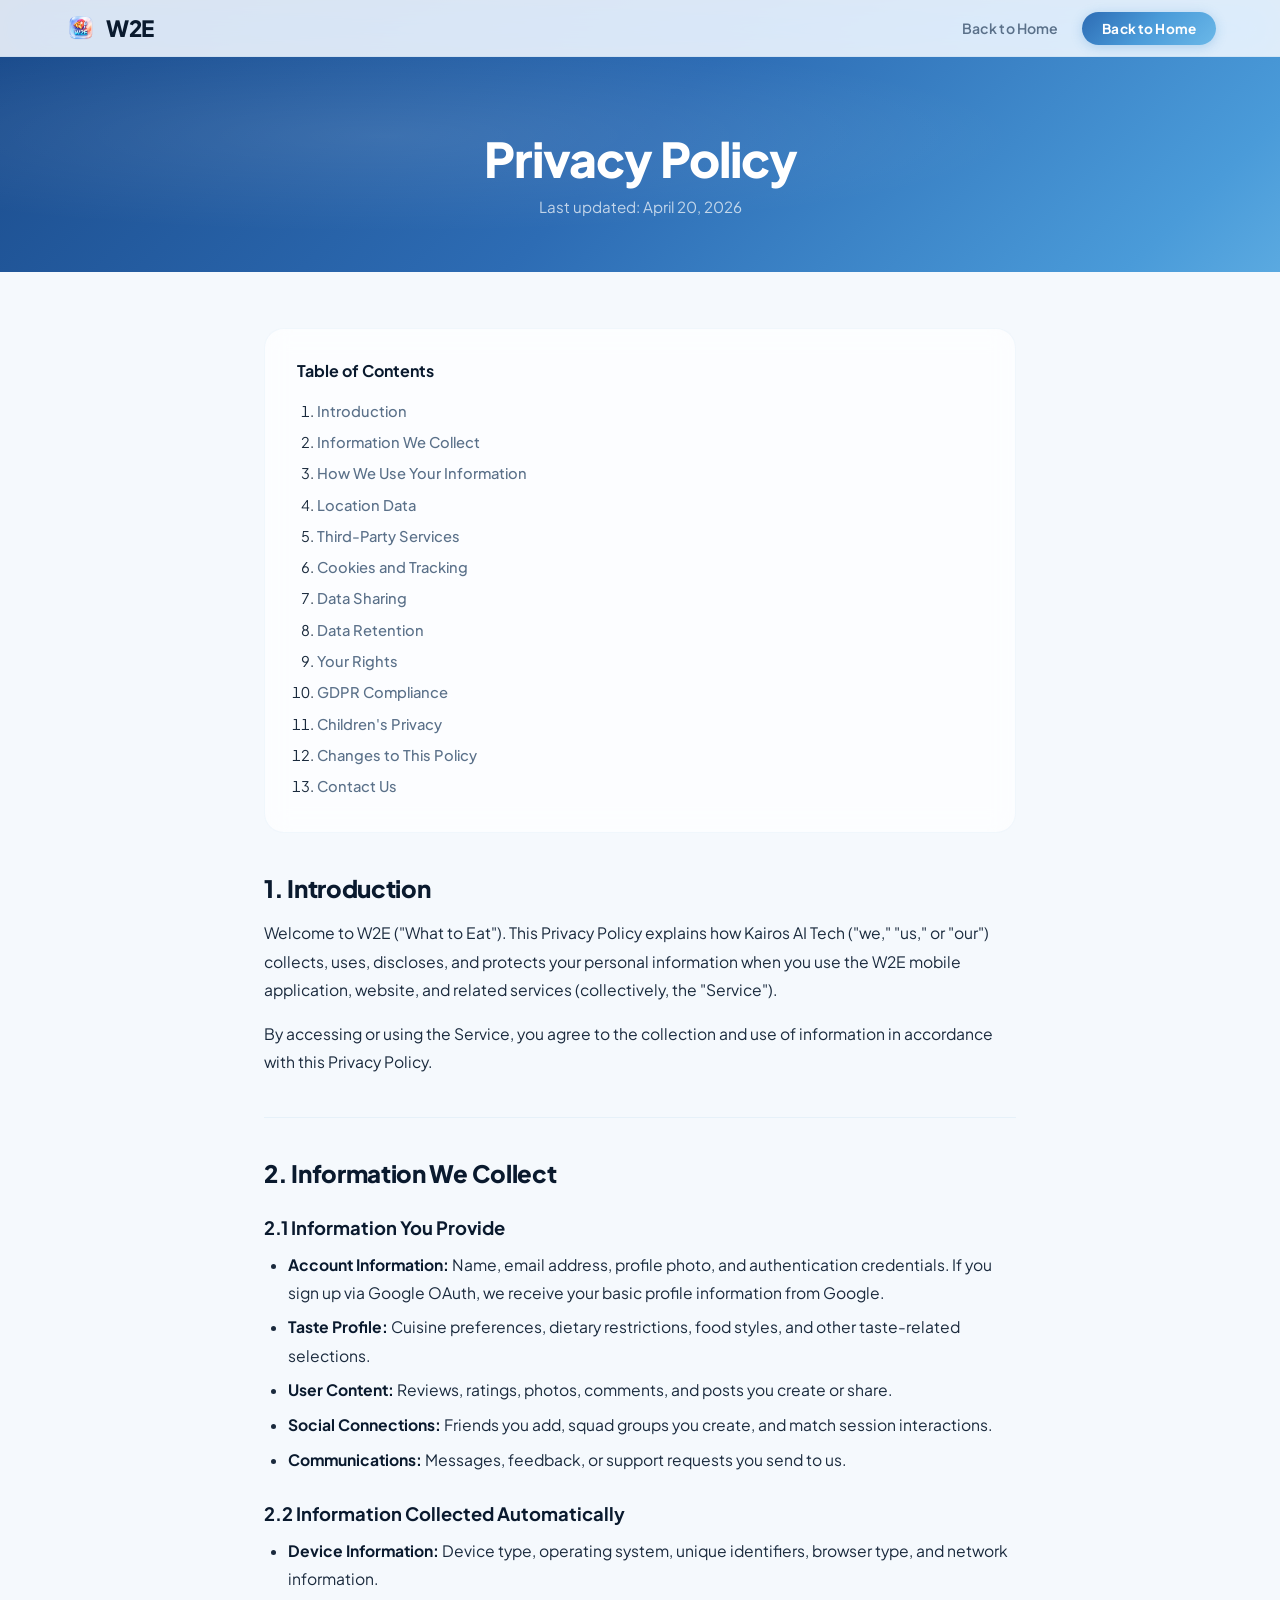
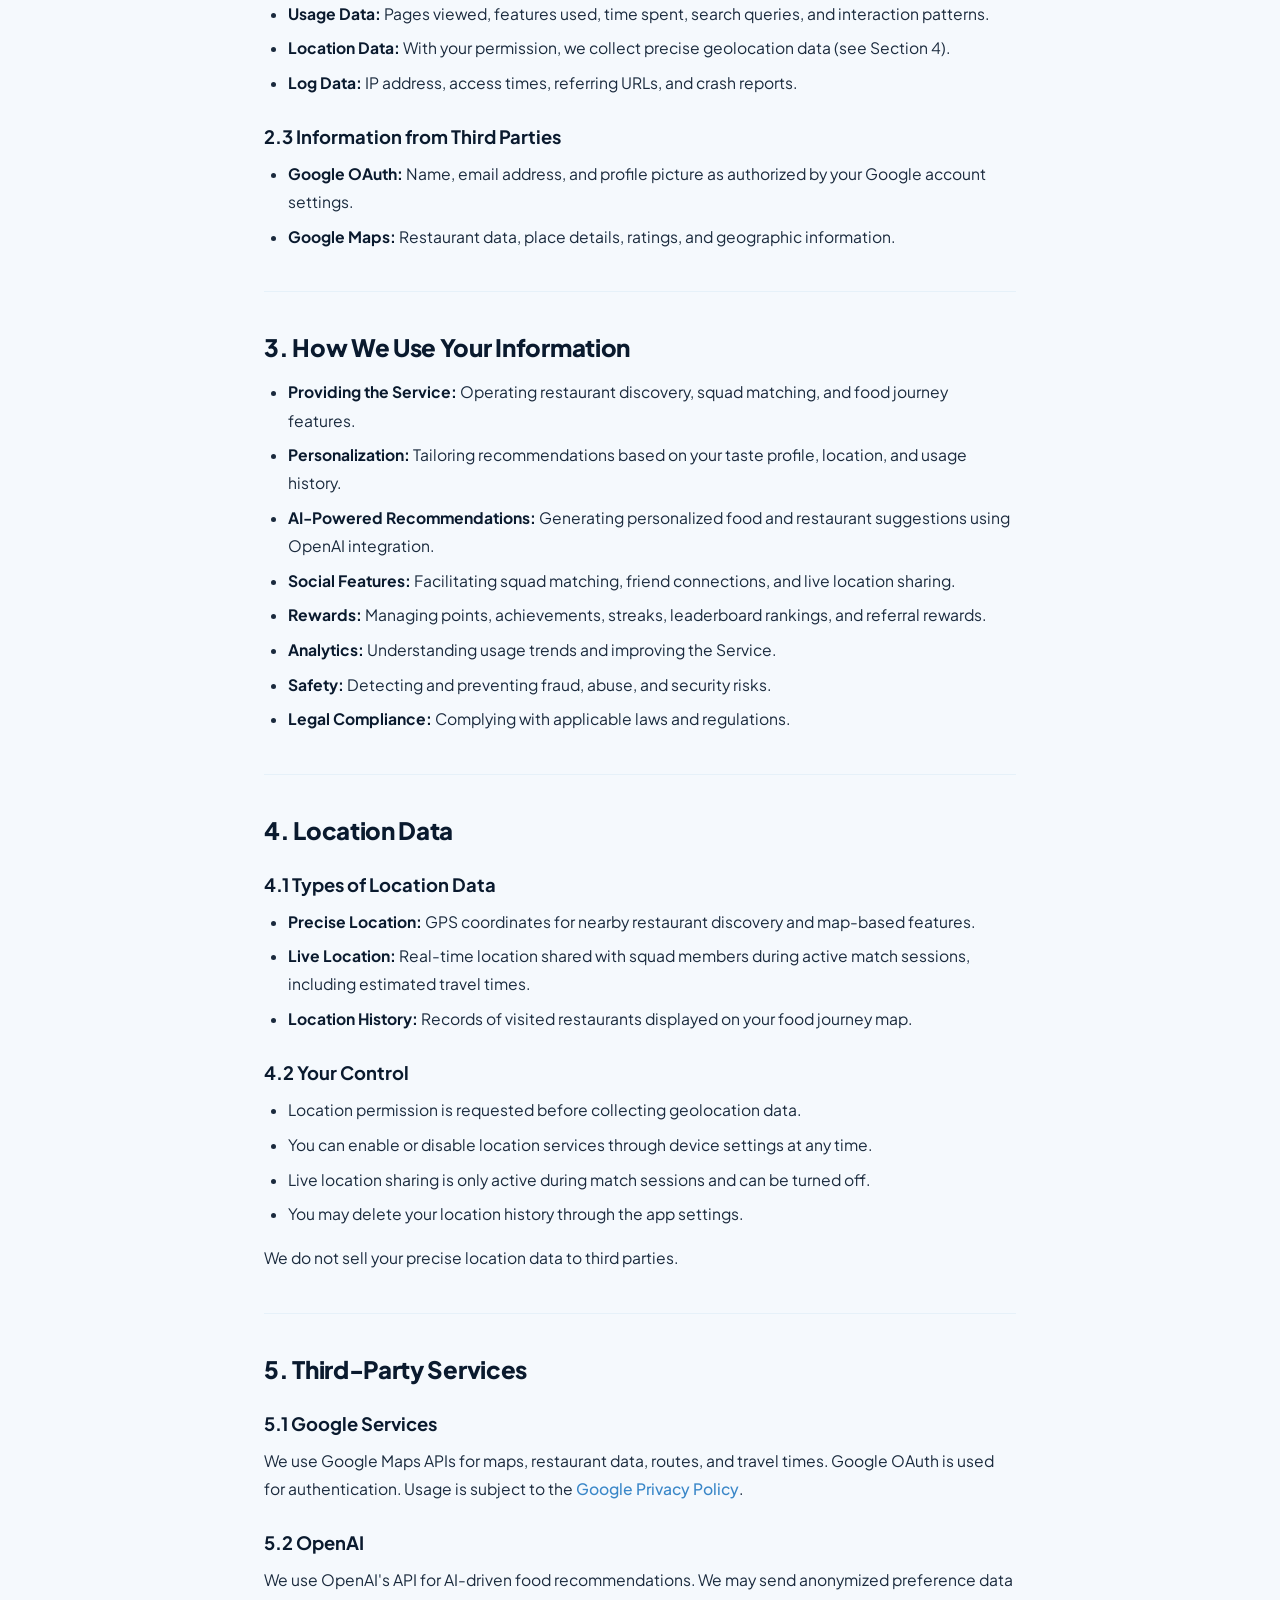
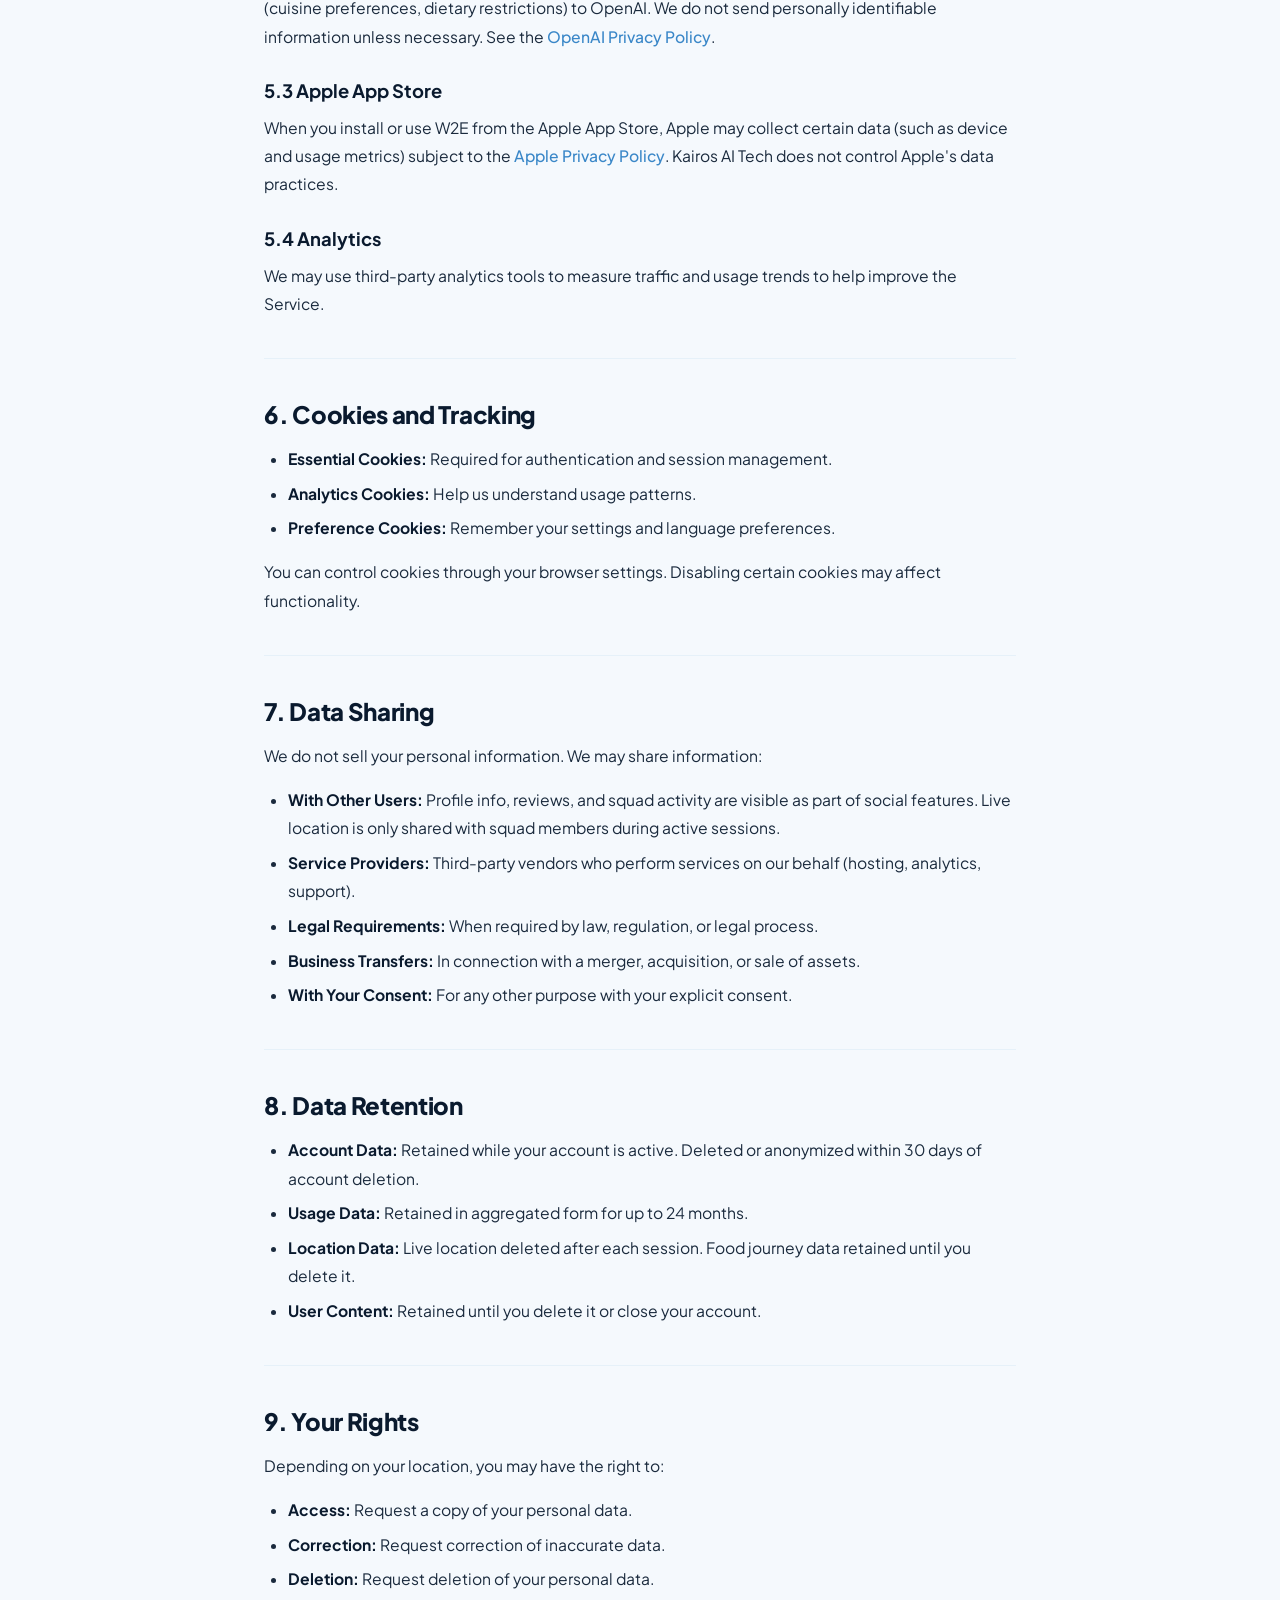
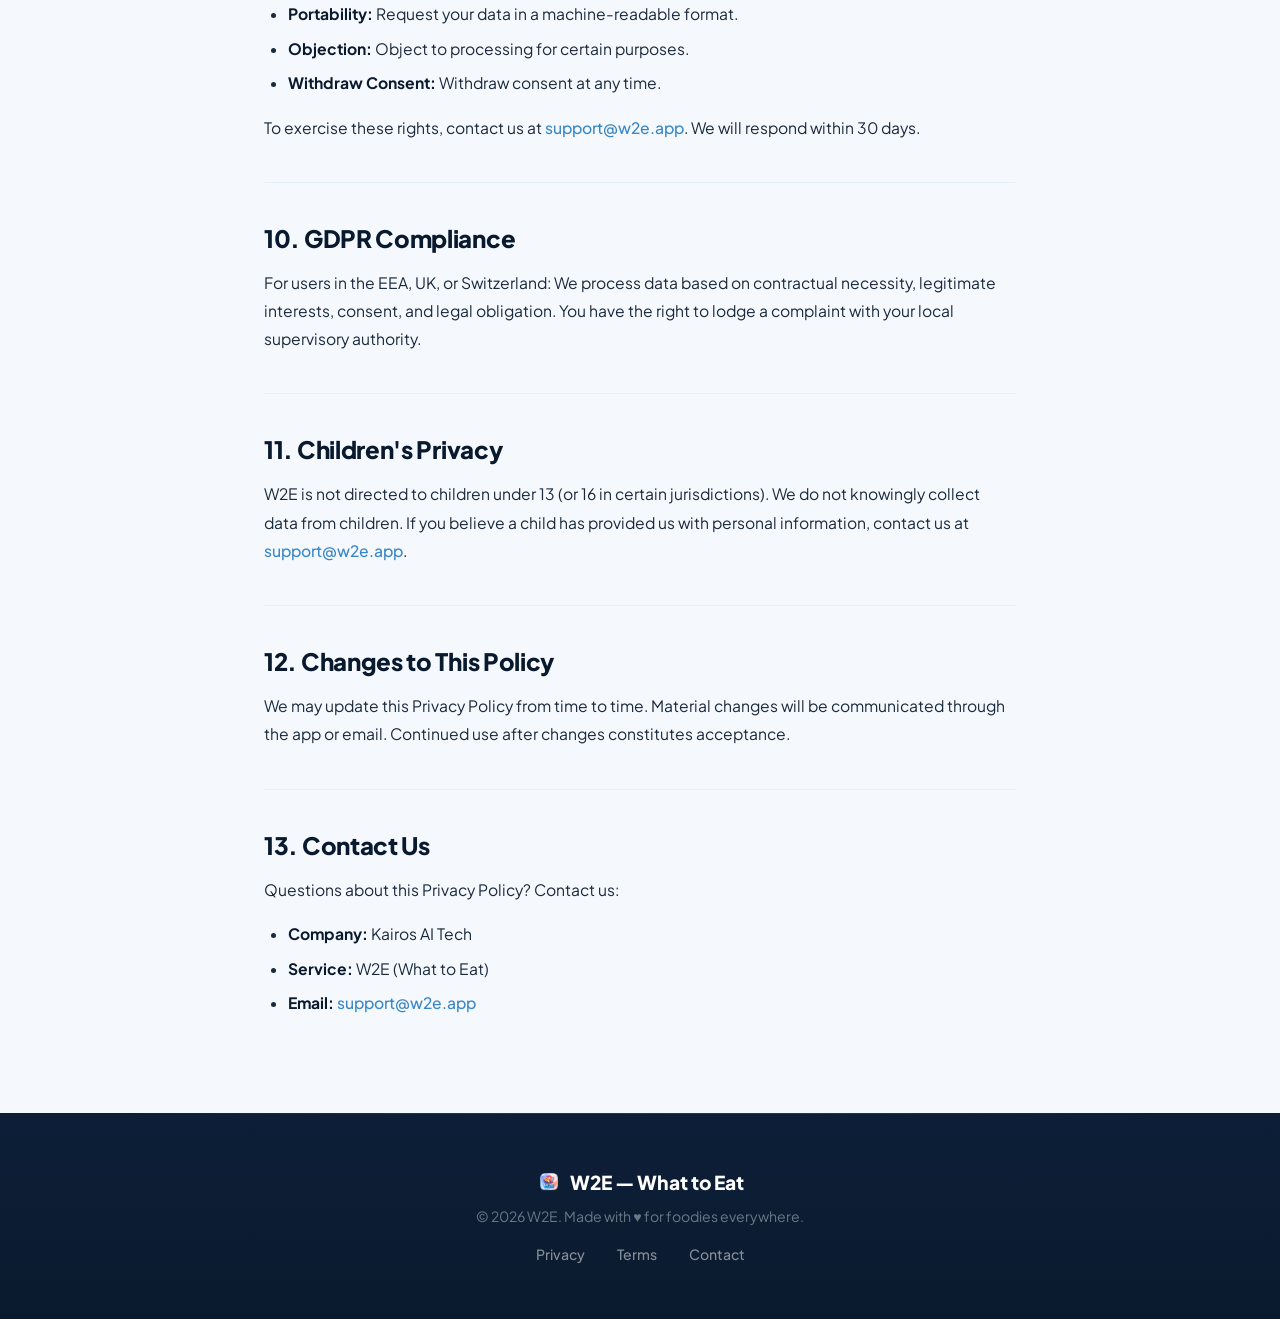
==== privacy/index.html @ f26cb29b "Add /terms and /privacy clean routes with Apple-compliant EULA - Move terms & privacy pages to /term" ====
<!DOCTYPE html>
<html lang="en">
<head>
  <meta charset="UTF-8">
  <meta name="viewport" content="width=device-width, initial-scale=1.0">
  <title>Privacy Policy — W2E (What to Eat)</title>
  <meta name="description" content="Privacy Policy for W2E (What to Eat) — learn how we collect, use, and protect your personal data.">
  <link rel="canonical" href="https://w2e.kairosaitech.com/privacy">
  <link rel="icon" type="image/png" sizes="32x32" href="../imgs/favicon-32x32.png">
  <link rel="icon" type="image/png" sizes="16x16" href="../imgs/favicon-16x16.png">
  <link rel="preconnect" href="https://fonts.googleapis.com">
  <link rel="preconnect" href="https://fonts.gstatic.com" crossorigin>
  <link href="https://fonts.googleapis.com/css2?family=Plus+Jakarta+Sans:wght@400;500;600;700;800;900&display=swap" rel="stylesheet">
  <link rel="stylesheet" href="../style.css">
</head>
<body>
  <nav class="nav">
    <div class="nav-inner">
      <a href="../" class="nav-logo"><img src="../imgs/w2e_app_icon.png" alt="W2E logo" class="nav-logo-img">W2E</a>
      <div class="nav-links"><a href="../" class="nav-link">Back to Home</a></div>
      <div class="nav-right"><a href="../" class="btn btn-nav">Back to Home</a></div>
    </div>
  </nav>

  <section class="legal-hero">
    <div class="legal-hero-content">
      <h1>Privacy Policy</h1>
      <p class="legal-updated">Last updated: April 20, 2026</p>
    </div>
  </section>

  <div class="legal-container">
    <div class="legal-toc">
      <p>Table of Contents</p>
      <ol>
        <li><a href="#introduction">Introduction</a></li>
        <li><a href="#information-we-collect">Information We Collect</a></li>
        <li><a href="#how-we-use">How We Use Your Information</a></li>
        <li><a href="#location-data">Location Data</a></li>
        <li><a href="#third-party">Third-Party Services</a></li>
        <li><a href="#cookies">Cookies and Tracking</a></li>
        <li><a href="#data-sharing">Data Sharing</a></li>
        <li><a href="#data-retention">Data Retention</a></li>
        <li><a href="#your-rights">Your Rights</a></li>
        <li><a href="#gdpr">GDPR Compliance</a></li>
        <li><a href="#children">Children's Privacy</a></li>
        <li><a href="#changes">Changes to This Policy</a></li>
        <li><a href="#contact">Contact Us</a></li>
      </ol>
    </div>

    <h2 id="introduction">1. Introduction</h2>
    <p>Welcome to W2E ("What to Eat"). This Privacy Policy explains how Kairos AI Tech ("we," "us," or "our") collects, uses, discloses, and protects your personal information when you use the W2E mobile application, website, and related services (collectively, the "Service").</p>
    <p>By accessing or using the Service, you agree to the collection and use of information in accordance with this Privacy Policy.</p>

    <hr class="legal-divider">

    <h2 id="information-we-collect">2. Information We Collect</h2>
    <h3>2.1 Information You Provide</h3>
    <ul>
      <li><strong>Account Information:</strong> Name, email address, profile photo, and authentication credentials. If you sign up via Google OAuth, we receive your basic profile information from Google.</li>
      <li><strong>Taste Profile:</strong> Cuisine preferences, dietary restrictions, food styles, and other taste-related selections.</li>
      <li><strong>User Content:</strong> Reviews, ratings, photos, comments, and posts you create or share.</li>
      <li><strong>Social Connections:</strong> Friends you add, squad groups you create, and match session interactions.</li>
      <li><strong>Communications:</strong> Messages, feedback, or support requests you send to us.</li>
    </ul>

    <h3>2.2 Information Collected Automatically</h3>
    <ul>
      <li><strong>Device Information:</strong> Device type, operating system, unique identifiers, browser type, and network information.</li>
      <li><strong>Usage Data:</strong> Pages viewed, features used, time spent, search queries, and interaction patterns.</li>
      <li><strong>Location Data:</strong> With your permission, we collect precise geolocation data (see Section 4).</li>
      <li><strong>Log Data:</strong> IP address, access times, referring URLs, and crash reports.</li>
    </ul>

    <h3>2.3 Information from Third Parties</h3>
    <ul>
      <li><strong>Google OAuth:</strong> Name, email address, and profile picture as authorized by your Google account settings.</li>
      <li><strong>Google Maps:</strong> Restaurant data, place details, ratings, and geographic information.</li>
    </ul>

    <hr class="legal-divider">

    <h2 id="how-we-use">3. How We Use Your Information</h2>
    <ul>
      <li><strong>Providing the Service:</strong> Operating restaurant discovery, squad matching, and food journey features.</li>
      <li><strong>Personalization:</strong> Tailoring recommendations based on your taste profile, location, and usage history.</li>
      <li><strong>AI-Powered Recommendations:</strong> Generating personalized food and restaurant suggestions using OpenAI integration.</li>
      <li><strong>Social Features:</strong> Facilitating squad matching, friend connections, and live location sharing.</li>
      <li><strong>Rewards:</strong> Managing points, achievements, streaks, leaderboard rankings, and referral rewards.</li>
      <li><strong>Analytics:</strong> Understanding usage trends and improving the Service.</li>
      <li><strong>Safety:</strong> Detecting and preventing fraud, abuse, and security risks.</li>
      <li><strong>Legal Compliance:</strong> Complying with applicable laws and regulations.</li>
    </ul>

    <hr class="legal-divider">

    <h2 id="location-data">4. Location Data</h2>
    <h3>4.1 Types of Location Data</h3>
    <ul>
      <li><strong>Precise Location:</strong> GPS coordinates for nearby restaurant discovery and map-based features.</li>
      <li><strong>Live Location:</strong> Real-time location shared with squad members during active match sessions, including estimated travel times.</li>
      <li><strong>Location History:</strong> Records of visited restaurants displayed on your food journey map.</li>
    </ul>
    <h3>4.2 Your Control</h3>
    <ul>
      <li>Location permission is requested before collecting geolocation data.</li>
      <li>You can enable or disable location services through device settings at any time.</li>
      <li>Live location sharing is only active during match sessions and can be turned off.</li>
      <li>You may delete your location history through the app settings.</li>
    </ul>
    <p>We do not sell your precise location data to third parties.</p>

    <hr class="legal-divider">

    <h2 id="third-party">5. Third-Party Services</h2>
    <h3>5.1 Google Services</h3>
    <p>We use Google Maps APIs for maps, restaurant data, routes, and travel times. Google OAuth is used for authentication. Usage is subject to the <a href="https://policies.google.com/privacy" target="_blank" rel="noopener">Google Privacy Policy</a>.</p>
    <h3>5.2 OpenAI</h3>
    <p>We use OpenAI's API for AI-driven food recommendations. We may send anonymized preference data (cuisine preferences, dietary restrictions) to OpenAI. We do not send personally identifiable information unless necessary. See the <a href="https://openai.com/policies/privacy-policy" target="_blank" rel="noopener">OpenAI Privacy Policy</a>.</p>
    <h3>5.3 Apple App Store</h3>
    <p>When you install or use W2E from the Apple App Store, Apple may collect certain data (such as device and usage metrics) subject to the <a href="https://www.apple.com/legal/privacy/" target="_blank" rel="noopener">Apple Privacy Policy</a>. Kairos AI Tech does not control Apple's data practices.</p>
    <h3>5.4 Analytics</h3>
    <p>We may use third-party analytics tools to measure traffic and usage trends to help improve the Service.</p>

    <hr class="legal-divider">

    <h2 id="cookies">6. Cookies and Tracking</h2>
    <ul>
      <li><strong>Essential Cookies:</strong> Required for authentication and session management.</li>
      <li><strong>Analytics Cookies:</strong> Help us understand usage patterns.</li>
      <li><strong>Preference Cookies:</strong> Remember your settings and language preferences.</li>
    </ul>
    <p>You can control cookies through your browser settings. Disabling certain cookies may affect functionality.</p>

    <hr class="legal-divider">

    <h2 id="data-sharing">7. Data Sharing</h2>
    <p>We do not sell your personal information. We may share information:</p>
    <ul>
      <li><strong>With Other Users:</strong> Profile info, reviews, and squad activity are visible as part of social features. Live location is only shared with squad members during active sessions.</li>
      <li><strong>Service Providers:</strong> Third-party vendors who perform services on our behalf (hosting, analytics, support).</li>
      <li><strong>Legal Requirements:</strong> When required by law, regulation, or legal process.</li>
      <li><strong>Business Transfers:</strong> In connection with a merger, acquisition, or sale of assets.</li>
      <li><strong>With Your Consent:</strong> For any other purpose with your explicit consent.</li>
    </ul>

    <hr class="legal-divider">

    <h2 id="data-retention">8. Data Retention</h2>
    <ul>
      <li><strong>Account Data:</strong> Retained while your account is active. Deleted or anonymized within 30 days of account deletion.</li>
      <li><strong>Usage Data:</strong> Retained in aggregated form for up to 24 months.</li>
      <li><strong>Location Data:</strong> Live location deleted after each session. Food journey data retained until you delete it.</li>
      <li><strong>User Content:</strong> Retained until you delete it or close your account.</li>
    </ul>

    <hr class="legal-divider">

    <h2 id="your-rights">9. Your Rights</h2>
    <p>Depending on your location, you may have the right to:</p>
    <ul>
      <li><strong>Access:</strong> Request a copy of your personal data.</li>
      <li><strong>Correction:</strong> Request correction of inaccurate data.</li>
      <li><strong>Deletion:</strong> Request deletion of your personal data.</li>
      <li><strong>Portability:</strong> Request your data in a machine-readable format.</li>
      <li><strong>Objection:</strong> Object to processing for certain purposes.</li>
      <li><strong>Withdraw Consent:</strong> Withdraw consent at any time.</li>
    </ul>
    <p>To exercise these rights, contact us at <a href="mailto:support@w2e.app">support@w2e.app</a>. We will respond within 30 days.</p>

    <hr class="legal-divider">

    <h2 id="gdpr">10. GDPR Compliance</h2>
    <p>For users in the EEA, UK, or Switzerland: We process data based on contractual necessity, legitimate interests, consent, and legal obligation. You have the right to lodge a complaint with your local supervisory authority.</p>

    <hr class="legal-divider">

    <h2 id="children">11. Children's Privacy</h2>
    <p>W2E is not directed to children under 13 (or 16 in certain jurisdictions). We do not knowingly collect data from children. If you believe a child has provided us with personal information, contact us at <a href="mailto:support@w2e.app">support@w2e.app</a>.</p>

    <hr class="legal-divider">

    <h2 id="changes">12. Changes to This Policy</h2>
    <p>We may update this Privacy Policy from time to time. Material changes will be communicated through the app or email. Continued use after changes constitutes acceptance.</p>

    <hr class="legal-divider">

    <h2 id="contact">13. Contact Us</h2>
    <p>Questions about this Privacy Policy? Contact us:</p>
    <ul>
      <li><strong>Company:</strong> Kairos AI Tech</li>
      <li><strong>Service:</strong> W2E (What to Eat)</li>
      <li><strong>Email:</strong> <a href="mailto:support@w2e.app">support@w2e.app</a></li>
    </ul>
  </div>

  <footer class="footer">
    <div class="footer-inner">
      <p class="footer-logo"><img src="../imgs/w2e_app_icon.png" alt="W2E logo" class="footer-logo-img" loading="lazy">W2E — What to Eat</p>
      <p class="footer-copy">&copy; 2026 W2E. Made with &hearts; for foodies everywhere.</p>
      <div class="footer-links">
        <a href="../privacy">Privacy</a>
        <a href="../terms">Terms</a>
        <a href="mailto:support@w2e.app">Contact</a>
      </div>
    </div>
  </footer>
</body>
</html>
---- style.css ----
/* ===== Reset & Base ===== */
*, *::before, *::after {
  margin: 0;
  padding: 0;
  box-sizing: border-box;
}

:root {
  --gradient-primary: linear-gradient(135deg, #2d6cb4, #4a9bd9, #6bb8e8);
  --gradient-hero: linear-gradient(135deg, #1a4a8a 0%, #2d6cb4 25%, #4a9bd9 45%, #6bb8e8 55%, #d4885a 72%, #e8985a 85%, #f0a860 100%);
  --gradient-card: linear-gradient(135deg, #f0f7ff, #eaf2fd, #f5faff);
  --gradient-text: linear-gradient(135deg, #1e5a9e, #3a87c8, #4a9bd9);
  --color-primary: #3a87c8;
  --color-secondary: #2d6cb4;
  --color-accent: #e84393;
  --color-dark: #0a1a2e;
  --color-text: #1a2a3d;
  --color-text-light: #5a7089;
  --color-white: #fff;
  --color-bg: #f5f9fd;
  --radius-sm: 14px;
  --radius-md: 20px;
  --radius-lg: 28px;
  --radius-full: 100px;
  --shadow-card: 0 4px 24px rgba(58, 135, 200, 0.08), 0 1px 4px rgba(0, 0, 0, 0.04);
  --shadow-hover: 0 16px 48px rgba(58, 135, 200, 0.16), 0 4px 12px rgba(0, 0, 0, 0.06);
  --shadow-glow: 0 0 40px rgba(58, 135, 200, 0.22);
  --font-heading: "Plus Jakarta Sans", -apple-system, BlinkMacSystemFont, "Segoe UI", sans-serif;
  --font-body: "Plus Jakarta Sans", -apple-system, BlinkMacSystemFont, "Segoe UI", "Noto Sans TC", "PingFang TC", "Microsoft JhengHei", sans-serif;
}

html {
  scroll-behavior: smooth;
}

body {
  font-family: var(--font-body);
  color: var(--color-text);
  background: var(--color-bg);
  overflow-x: hidden;
  -webkit-font-smoothing: antialiased;
  -moz-osx-font-smoothing: grayscale;
}

/* ===== Nav ===== */
.nav {
  position: fixed;
  top: 0;
  left: 0;
  right: 0;
  z-index: 100;
  background: rgba(245, 249, 253, 0.88);
  backdrop-filter: blur(20px) saturate(1.5);
  -webkit-backdrop-filter: blur(20px) saturate(1.5);
  border-bottom: 1px solid rgba(58, 135, 200, 0.08);
}

.nav-inner {
  max-width: 1200px;
  margin: 0 auto;
  padding: 0.7rem 1.5rem;
  display: flex;
  align-items: center;
  gap: 1.5rem;
}

.nav-logo {
  display: flex;
  align-items: center;
  gap: 8px;
  font-family: var(--font-heading);
  font-size: 1.4rem;
  font-weight: 800;
  text-decoration: none;
  color: var(--color-dark);
  letter-spacing: -0.5px;
  flex-shrink: 0;
}

.nav-logo-img {
  width: 34px;
  height: 34px;
  border-radius: 9px;
}

.nav-links {
  display: flex;
  gap: 1.5rem;
  margin-left: auto;
}

.nav-link {
  text-decoration: none;
  color: var(--color-text-light);
  font-weight: 600;
  font-size: 0.88rem;
  letter-spacing: 0.01em;
  transition: color 0.2s;
  white-space: nowrap;
  position: relative;
}

.nav-link::after {
  content: "";
  position: absolute;
  bottom: -4px;
  left: 0;
  right: 0;
  height: 2px;
  background: var(--gradient-primary);
  border-radius: 1px;
  transform: scaleX(0);
  transition: transform 0.25s ease;
}

.nav-link:hover {
  color: var(--color-primary);
}

.nav-link:hover::after {
  transform: scaleX(1);
}

.nav-right {
  display: flex;
  align-items: center;
  gap: 10px;
  flex-shrink: 0;
}

.btn-nav {
  background: var(--gradient-primary);
  color: var(--color-white);
  padding: 8px 20px;
  font-size: 0.85rem;
  box-shadow: 0 2px 12px rgba(58, 135, 200, 0.28);
  white-space: nowrap;
  letter-spacing: 0.01em;
}

.btn-nav:hover {
  box-shadow: 0 6px 24px rgba(58, 135, 200, 0.38);
}

/* Language Dropdown */
.lang-dropdown {
  position: relative;
}

.lang-btn {
  display: flex;
  align-items: center;
  gap: 5px;
  background: rgba(255, 255, 255, 0.8);
  border: 1.5px solid rgba(58, 135, 200, 0.12);
  border-radius: var(--radius-full);
  padding: 7px 14px;
  cursor: pointer;
  font-size: 0.8rem;
  font-weight: 700;
  font-family: var(--font-body);
  color: var(--color-text);
  transition: border-color 0.2s, box-shadow 0.2s, background 0.2s;
  white-space: nowrap;
}

.lang-btn:hover {
  border-color: var(--color-primary);
  background: rgba(255, 255, 255, 1);
}

.lang-arrow {
  font-size: 0.55rem;
  opacity: 0.4;
  transition: transform 0.25s;
}

.lang-dropdown.open .lang-arrow {
  transform: rotate(180deg);
}

.lang-menu {
  display: none;
  position: absolute;
  top: calc(100% + 8px);
  right: 0;
  background: rgba(255, 255, 255, 0.98);
  backdrop-filter: blur(16px);
  -webkit-backdrop-filter: blur(16px);
  border: 1px solid rgba(58, 135, 200, 0.08);
  border-radius: var(--radius-sm);
  box-shadow: 0 12px 40px rgba(0, 0, 0, 0.1), 0 2px 8px rgba(0, 0, 0, 0.04);
  list-style: none;
  padding: 6px 0;
  min-width: 150px;
  z-index: 200;
}

.lang-dropdown.open .lang-menu {
  display: block;
  animation: dropIn 0.2s ease;
}

@keyframes dropIn {
  from { opacity: 0; transform: translateY(-6px); }
  to { opacity: 1; transform: translateY(0); }
}

.lang-menu li {
  padding: 9px 18px;
  font-size: 0.88rem;
  font-weight: 500;
  color: var(--color-text);
  cursor: pointer;
  transition: background 0.15s, color 0.15s, padding-left 0.15s;
}

.lang-menu li:hover {
  background: rgba(58, 135, 200, 0.05);
  color: var(--color-primary);
  padding-left: 22px;
}

.lang-menu li.active {
  color: var(--color-primary);
  font-weight: 700;
}

/* ===== Hero ===== */
.hero {
  position: relative;
  min-height: 100vh;
  display: flex;
  align-items: center;
  justify-content: center;
  text-align: center;
  padding: 7rem 1.5rem 5rem;
  background: var(--gradient-hero);
  background-size: 250% 250%;
  animation: heroShift 14s ease-in-out infinite;
  overflow: hidden;
}

@keyframes heroShift {
  0%, 100% { background-position: 0% 50%; }
  50% { background-position: 100% 50%; }
}

.hero::before {
  content: "";
  position: absolute;
  inset: 0;
  background:
    radial-gradient(ellipse at 15% 40%, rgba(255, 255, 255, 0.14) 0%, transparent 50%),
    radial-gradient(ellipse at 85% 25%, rgba(240, 168, 96, 0.18) 0%, transparent 40%),
    radial-gradient(ellipse at 50% 90%, rgba(0, 0, 0, 0.06) 0%, transparent 50%),
    radial-gradient(ellipse at 70% 60%, rgba(107, 184, 232, 0.1) 0%, transparent 40%);
}

/* Liquid Glass Blobs */
.hero-glass-blobs {
  position: absolute;
  inset: 0;
  z-index: 1;
  pointer-events: none;
  overflow: hidden;
}

.glass-blob {
  position: absolute;
  border-radius: 50%;
  background: rgba(255, 255, 255, 0.06);
  backdrop-filter: blur(20px);
  -webkit-backdrop-filter: blur(20px);
  border: 1.5px solid rgba(255, 255, 255, 0.12);
  box-shadow:
    inset 0 0 40px rgba(255, 255, 255, 0.04),
    0 8px 32px rgba(0, 0, 0, 0.06);
}

.blob-1 {
  width: 420px;
  height: 420px;
  top: -8%;
  left: -5%;
  border-radius: 42% 58% 55% 45% / 48% 42% 58% 52%;
  animation: morphBlob1 18s ease-in-out infinite;
  background: linear-gradient(135deg, rgba(255, 255, 255, 0.08), rgba(107, 184, 232, 0.06));
}

.blob-2 {
  width: 350px;
  height: 350px;
  top: 10%;
  right: -4%;
  border-radius: 55% 45% 48% 52% / 42% 55% 45% 58%;
  animation: morphBlob2 20s ease-in-out infinite;
  background: linear-gradient(135deg, rgba(240, 168, 96, 0.08), rgba(255, 255, 255, 0.05));
}

.blob-3 {
  width: 260px;
  height: 260px;
  bottom: 5%;
  left: 15%;
  border-radius: 48% 52% 45% 55% / 55% 48% 52% 45%;
  animation: morphBlob3 16s ease-in-out infinite;
  background: linear-gradient(135deg, rgba(255, 255, 255, 0.07), rgba(74, 155, 217, 0.05));
}

.blob-4 {
  width: 180px;
  height: 180px;
  bottom: 15%;
  right: 10%;
  border-radius: 52% 48% 55% 45% / 45% 52% 48% 55%;
  animation: morphBlob1 14s ease-in-out infinite reverse;
  background: linear-gradient(135deg, rgba(240, 168, 96, 0.06), rgba(255, 255, 255, 0.04));
}

.blob-5 {
  width: 140px;
  height: 140px;
  top: 40%;
  left: 35%;
  border-radius: 45% 55% 52% 48% / 52% 45% 55% 48%;
  animation: morphBlob2 22s ease-in-out infinite reverse;
  background: linear-gradient(135deg, rgba(255, 255, 255, 0.06), rgba(107, 184, 232, 0.04));
}

@keyframes morphBlob1 {
  0%, 100% { border-radius: 42% 58% 55% 45% / 48% 42% 58% 52%; transform: translate(0, 0) rotate(0deg); }
  33% { border-radius: 55% 45% 42% 58% / 52% 55% 45% 48%; transform: translate(20px, -15px) rotate(5deg); }
  66% { border-radius: 48% 52% 58% 42% / 45% 48% 52% 55%; transform: translate(-10px, 10px) rotate(-3deg); }
}

@keyframes morphBlob2 {
  0%, 100% { border-radius: 55% 45% 48% 52% / 42% 55% 45% 58%; transform: translate(0, 0) rotate(0deg); }
  33% { border-radius: 48% 52% 55% 45% / 58% 42% 58% 42%; transform: translate(-15px, 20px) rotate(-4deg); }
  66% { border-radius: 42% 58% 45% 55% / 52% 48% 42% 58%; transform: translate(12px, -8px) rotate(6deg); }
}

@keyframes morphBlob3 {
  0%, 100% { border-radius: 48% 52% 45% 55% / 55% 48% 52% 45%; transform: translate(0, 0) scale(1); }
  50% { border-radius: 52% 48% 55% 45% / 45% 52% 48% 55%; transform: translate(10px, -12px) scale(1.05); }
}

.hero-content {
  position: relative;
  z-index: 2;
  max-width: 820px;
}

.hero-logo {
  width: 120px;
  height: 120px;
  border-radius: 28px;
  box-shadow:
    0 8px 32px rgba(0, 0, 0, 0.22),
    0 0 0 1px rgba(255, 255, 255, 0.15),
    inset 0 0 0 1px rgba(255, 255, 255, 0.08);
  transition: transform 0.5s cubic-bezier(0.16, 1, 0.3, 1);
  margin-bottom: 2rem;
}

.hero-logo:hover {
  transform: scale(1.1) rotate(-3deg);
}

.hero-title {
  font-family: var(--font-heading);
  font-size: clamp(2.6rem, 6vw, 4.5rem);
  font-weight: 900;
  color: var(--color-white);
  line-height: 1.08;
  margin-bottom: 1.25rem;
  letter-spacing: -2px;
  text-shadow: 0 2px 20px rgba(0, 0, 0, 0.1);
  white-space: nowrap;
}

.hero-sub {
  font-size: clamp(1.05rem, 2.2vw, 1.3rem);
  color: rgba(255, 255, 255, 0.92);
  line-height: 1.65;
  margin-bottom: 2.5rem;
  max-width: 520px;
  margin-left: auto;
  margin-right: auto;
  font-weight: 400;
}

.hero-buttons {
  display: flex;
  gap: 1rem;
  justify-content: center;
  flex-wrap: wrap;
}

/* ===== Buttons ===== */
.btn {
  display: inline-block;
  text-decoration: none;
  font-family: var(--font-heading);
  font-weight: 700;
  border-radius: var(--radius-full);
  transition: transform 0.25s ease, box-shadow 0.25s ease;
  cursor: pointer;
  border: none;
  letter-spacing: 0.01em;
}

.btn:hover {
  transform: translateY(-3px);
}

.btn:active {
  transform: translateY(0);
}

.btn-primary {
  background: var(--color-white);
  color: var(--color-primary);
  padding: 15px 38px;
  font-size: 1.05rem;
  box-shadow: 0 4px 20px rgba(0, 0, 0, 0.12), 0 0 0 0 rgba(255, 255, 255, 0.3);
}

.btn-primary:hover {
  box-shadow: 0 10px 36px rgba(0, 0, 0, 0.18), 0 0 0 3px rgba(255, 255, 255, 0.15);
}

.btn-secondary {
  background: rgba(255, 255, 255, 0.08);
  backdrop-filter: blur(8px);
  -webkit-backdrop-filter: blur(8px);
  color: var(--color-white);
  padding: 15px 38px;
  font-size: 1.05rem;
  border: 1.5px solid rgba(255, 255, 255, 0.4);
}

.btn-secondary:hover {
  background: rgba(255, 255, 255, 0.15);
  border-color: rgba(255, 255, 255, 0.7);
  box-shadow: 0 8px 24px rgba(0, 0, 0, 0.1);
}

.btn-lg {
  padding: 17px 42px;
  font-size: 1.1rem;
}

/* ===== Decorative Emojis ===== */
.hero-deco {
  position: absolute;
  inset: 0;
  z-index: 1;
  pointer-events: none;
}

.deco-emoji {
  position: absolute;
  font-size: 2.8rem;
  animation: float 7s ease-in-out infinite;
  opacity: 0.35;
  filter: blur(0.5px);
}

.deco-1 { top: 15%; left: 6%; animation-delay: 0s; font-size: 3.5rem; }
.deco-2 { top: 22%; right: 8%; animation-delay: 1.2s; }
.deco-3 { bottom: 22%; left: 10%; animation-delay: 2.4s; }
.deco-4 { top: 8%; right: 22%; animation-delay: 0.6s; font-size: 2.2rem; }
.deco-5 { bottom: 12%; right: 6%; animation-delay: 1.8s; font-size: 3.2rem; }
.deco-6 { bottom: 32%; left: 28%; animation-delay: 3s; font-size: 2rem; }

@keyframes float {
  0%, 100% { transform: translateY(0) rotate(0deg) scale(1); }
  33% { transform: translateY(-18px) rotate(6deg) scale(1.04); }
  66% { transform: translateY(-8px) rotate(-4deg) scale(0.98); }
}

/* ===== Why W2E ===== */
.why-w2e {
  padding: 7rem 1.5rem;
  max-width: 1200px;
  margin: 0 auto;
  position: relative;
}

.why-grid {
  display: grid;
  grid-template-columns: repeat(3, 1fr);
  gap: 2rem;
}

.why-card {
  position: relative;
  background: rgba(255, 255, 255, 0.45);
  backdrop-filter: blur(20px);
  -webkit-backdrop-filter: blur(20px);
  border: 1px solid rgba(255, 255, 255, 0.35);
  border-radius: var(--radius-lg);
  padding: 2.5rem 2rem 2rem;
  text-align: center;
  transition: transform 0.5s cubic-bezier(0.16, 1, 0.3, 1), box-shadow 0.5s ease, border-color 0.5s ease;
  overflow: hidden;
}

.why-card::before {
  content: "";
  position: absolute;
  top: 0;
  left: 0;
  right: 0;
  height: 4px;
  background: linear-gradient(90deg, var(--color-secondary), #4a9bd9, #6bb8e8, #d4885a);
  background-size: 200% 100%;
  opacity: 0;
  transition: opacity 0.4s ease;
  animation: gradientSlide 4s ease infinite;
}

.why-card:hover {
  transform: translateY(-12px);
  box-shadow:
    0 24px 60px rgba(58, 135, 200, 0.14),
    0 0 0 1px rgba(58, 135, 200, 0.08),
    inset 0 0 40px rgba(255, 255, 255, 0.06);
  border-color: rgba(58, 135, 200, 0.2);
}

.why-card:hover::before {
  opacity: 1;
}

.why-card-visual {
  position: relative;
  display: inline-block;
  margin-bottom: 1.5rem;
}

.why-icon-ring {
  position: relative;
  width: 88px;
  height: 88px;
  border-radius: 50%;
  background: linear-gradient(135deg, rgba(58, 135, 200, 0.08), rgba(107, 184, 232, 0.06));
  border: 2px solid rgba(58, 135, 200, 0.12);
  display: flex;
  align-items: center;
  justify-content: center;
  margin: 0 auto;
  transition: transform 0.5s cubic-bezier(0.16, 1, 0.3, 1), border-color 0.5s ease, box-shadow 0.5s ease;
}

.why-card:hover .why-icon-ring {
  transform: scale(1.1);
  border-color: rgba(58, 135, 200, 0.25);
  box-shadow: 0 0 30px rgba(58, 135, 200, 0.15);
}

.why-icon {
  font-size: 2.6rem;
  transition: transform 0.5s cubic-bezier(0.16, 1, 0.3, 1);
}

.why-card:hover .why-icon {
  transform: scale(1.15) rotate(-5deg);
}

.why-card-glow {
  position: absolute;
  top: 50%;
  left: 50%;
  transform: translate(-50%, -50%);
  width: 120px;
  height: 120px;
  border-radius: 50%;
  background: radial-gradient(circle, rgba(58, 135, 200, 0.12) 0%, transparent 70%);
  opacity: 0;
  transition: opacity 0.5s ease;
  pointer-events: none;
}

.why-card:hover .why-card-glow {
  opacity: 1;
}

.why-card-title {
  font-family: var(--font-heading);
  font-size: 1.3rem;
  font-weight: 800;
  color: var(--color-dark);
  margin-bottom: 0.75rem;
  letter-spacing: -0.3px;
}

.why-card-desc {
  font-size: 0.95rem;
  color: var(--color-text-light);
  line-height: 1.7;
  margin-bottom: 1.5rem;
}

.why-card-stat {
  padding-top: 1.25rem;
  border-top: 1px solid rgba(58, 135, 200, 0.08);
}

.why-stat-number {
  display: block;
  font-family: var(--font-heading);
  font-size: 1.6rem;
  font-weight: 900;
  background: var(--gradient-text);
  -webkit-background-clip: text;
  -webkit-text-fill-color: transparent;
  background-clip: text;
  letter-spacing: -0.5px;
  margin-bottom: 0.25rem;
}

.why-stat-label {
  font-size: 0.8rem;
  color: var(--color-text-light);
  font-weight: 400;
}

/* Why W2E - stagger */
.why-card:nth-child(1) { transition-delay: 0s; }
.why-card:nth-child(2) { transition-delay: 0.1s; }
.why-card:nth-child(3) { transition-delay: 0.2s; }

/* Why W2E - responsive */
@media (max-width: 1024px) {
  .why-grid {
    grid-template-columns: repeat(2, 1fr);
  }
  .why-grid .why-card:nth-child(3) {
    grid-column: 1 / -1;
    max-width: 480px;
    margin: 0 auto;
  }
}

@media (max-width: 768px) {
  .why-w2e {
    padding: 4.5rem 1.25rem;
  }
  .why-grid {
    grid-template-columns: 1fr;
    gap: 1.25rem;
  }
  .why-grid .why-card:nth-child(3) {
    max-width: none;
  }
  .why-card {
    padding: 2rem 1.5rem 1.75rem;
  }
}

/* ===== How It Works ===== */
.how-it-works {
  padding: 7rem 1.5rem;
  max-width: 1000px;
  margin: 0 auto;
  position: relative;
}

.steps {
  display: flex;
  align-items: flex-start;
  justify-content: center;
  gap: 0;
}

.step {
  flex: 1;
  text-align: center;
  padding: 2rem 1.5rem;
  position: relative;
  background: rgba(255, 255, 255, 0.5);
  backdrop-filter: blur(12px);
  -webkit-backdrop-filter: blur(12px);
  border: 1px solid rgba(58, 135, 200, 0.08);
  border-radius: var(--radius-md);
  transition: transform 0.4s cubic-bezier(0.16, 1, 0.3, 1), box-shadow 0.4s ease, border-color 0.4s ease;
}

.step:hover {
  transform: translateY(-8px);
  box-shadow: 0 20px 50px rgba(58, 135, 200, 0.12), 0 0 0 1px rgba(58, 135, 200, 0.1);
  border-color: rgba(58, 135, 200, 0.15);
}

.step-number {
  display: inline-flex;
  align-items: center;
  justify-content: center;
  width: 48px;
  height: 48px;
  border-radius: 50%;
  background: var(--gradient-primary);
  color: var(--color-white);
  font-family: var(--font-heading);
  font-weight: 800;
  font-size: 1.1rem;
  margin-bottom: 1.25rem;
  box-shadow: 0 4px 16px rgba(58, 135, 200, 0.28);
  position: relative;
}

.step-number::after {
  content: "";
  position: absolute;
  inset: -4px;
  border-radius: 50%;
  border: 2px solid rgba(58, 135, 200, 0.15);
  animation: pulseRing 3s ease-in-out infinite;
}

@keyframes pulseRing {
  0%, 100% { transform: scale(1); opacity: 0.6; }
  50% { transform: scale(1.15); opacity: 0; }
}

.step-icon {
  font-size: 3.2rem;
  margin-bottom: 1rem;
  transition: transform 0.4s ease;
}

.step:hover .step-icon {
  transform: scale(1.2);
}

.step-title {
  font-family: var(--font-heading);
  font-size: 1.2rem;
  font-weight: 800;
  color: var(--color-dark);
  margin-bottom: 0.6rem;
  letter-spacing: -0.3px;
}

.step-desc {
  font-size: 0.93rem;
  color: var(--color-text-light);
  line-height: 1.65;
}

.step-connector {
  width: 60px;
  height: 2px;
  background: var(--gradient-primary);
  margin-top: 100px;
  flex-shrink: 0;
  border-radius: 1px;
  opacity: 0.4;
  position: relative;
  overflow: hidden;
}

.step-connector::after {
  content: "";
  position: absolute;
  top: 0;
  left: -100%;
  width: 100%;
  height: 100%;
  background: linear-gradient(90deg, transparent, rgba(255, 255, 255, 0.8), transparent);
  animation: shimmer 2.5s ease-in-out infinite;
}

@keyframes shimmer {
  0% { left: -100%; }
  100% { left: 200%; }
}

/* ===== Section Title ===== */
.section-title {
  text-align: center;
  font-family: var(--font-heading);
  font-size: clamp(2rem, 4.5vw, 2.8rem);
  font-weight: 900;
  background: var(--gradient-text);
  -webkit-background-clip: text;
  -webkit-text-fill-color: transparent;
  background-clip: text;
  margin-bottom: 3.5rem;
  letter-spacing: -0.8px;
}

/* ===== Features ===== */
.features {
  padding: 7rem 1.5rem;
  max-width: 1200px;
  margin: 0 auto;
}

.features-grid {
  display: grid;
  grid-template-columns: repeat(3, 1fr);
  gap: 1.75rem;
}

.feature-card {
  background: rgba(255, 255, 255, 0.55);
  backdrop-filter: blur(16px);
  -webkit-backdrop-filter: blur(16px);
  border: 1px solid rgba(255, 255, 255, 0.3);
  border-radius: var(--radius-md);
  padding: 2.25rem 2rem;
  transition: transform 0.45s cubic-bezier(0.16, 1, 0.3, 1), box-shadow 0.45s ease, border-color 0.45s ease, background 0.45s ease;
  position: relative;
  overflow: hidden;
}

.feature-card::before {
  content: "";
  position: absolute;
  top: 0;
  left: 0;
  right: 0;
  height: 3px;
  background: linear-gradient(90deg, var(--color-secondary), var(--color-primary), #6bb8e8, #d4885a);
  background-size: 200% 100%;
  opacity: 0;
  transition: opacity 0.35s ease;
  animation: gradientSlide 3s ease infinite;
}

@keyframes gradientSlide {
  0%, 100% { background-position: 0% 50%; }
  50% { background-position: 100% 50%; }
}

.feature-card::after {
  content: "";
  position: absolute;
  inset: 0;
  border-radius: var(--radius-md);
  background: radial-gradient(circle at 50% 0%, rgba(58, 135, 200, 0.06) 0%, transparent 60%);
  opacity: 0;
  transition: opacity 0.45s ease;
  pointer-events: none;
}

.feature-card:hover {
  transform: translateY(-10px);
  box-shadow: 0 20px 50px rgba(58, 135, 200, 0.14), 0 0 0 1px rgba(58, 135, 200, 0.08);
  border-color: rgba(58, 135, 200, 0.18);
  background: rgba(255, 255, 255, 0.7);
}

.feature-card:hover::before {
  opacity: 1;
}

.feature-card:hover::after {
  opacity: 1;
}

.feature-icon {
  font-size: 2.8rem;
  margin-bottom: 1.25rem;
  display: inline-block;
  transition: transform 0.45s cubic-bezier(0.16, 1, 0.3, 1);
}

.feature-card:hover .feature-icon {
  transform: scale(1.2) rotate(-5deg);
}

.feature-title {
  font-family: var(--font-heading);
  font-size: 1.3rem;
  font-weight: 800;
  color: var(--color-dark);
  margin-bottom: 0.65rem;
  letter-spacing: -0.3px;
}

.feature-desc {
  font-size: 0.95rem;
  color: var(--color-text-light);
  line-height: 1.7;
}

/* ===== Fade-in Animation ===== */
.fade-in {
  opacity: 0;
  transform: translateY(32px);
  transition: opacity 0.8s cubic-bezier(0.16, 1, 0.3, 1), transform 0.8s cubic-bezier(0.16, 1, 0.3, 1);
}

.fade-in.visible {
  opacity: 1;
  transform: translateY(0);
}

/* Nav scroll state */
.nav.scrolled {
  background: rgba(245, 249, 253, 0.95);
  box-shadow: 0 4px 30px rgba(58, 135, 200, 0.08);
}

/* Smooth section transitions */
section {
  position: relative;
}

/* Subtle section dividers */
.how-it-works::before,
.features::before,
.testimonials::before,
.roadmap::before,
.faq::before {
  content: "";
  position: absolute;
  top: 0;
  left: 15%;
  right: 15%;
  height: 1px;
  background: linear-gradient(90deg, transparent, rgba(58, 135, 200, 0.12), rgba(212, 136, 90, 0.08), transparent);
}

/* Stagger delays */
.feature-card:nth-child(1) { transition-delay: 0s; }
.feature-card:nth-child(2) { transition-delay: 0.08s; }
.feature-card:nth-child(3) { transition-delay: 0.16s; }
.feature-card:nth-child(4) { transition-delay: 0.24s; }
.feature-card:nth-child(5) { transition-delay: 0.32s; }
.feature-card:nth-child(6) { transition-delay: 0.4s; }

/* ===== Stats ===== */
.stats {
  background: var(--gradient-hero);
  background-size: 250% 250%;
  animation: heroShift 14s ease-in-out infinite;
  padding: 5rem 1.5rem;
  position: relative;
  overflow: hidden;
}

.stats::before {
  content: "";
  position: absolute;
  inset: 0;
  background:
    radial-gradient(ellipse at 20% 50%, rgba(255, 255, 255, 0.08) 0%, transparent 50%),
    radial-gradient(ellipse at 80% 50%, rgba(240, 168, 96, 0.08) 0%, transparent 50%);
}

.stats::after {
  content: "";
  position: absolute;
  top: -50%;
  left: -20%;
  width: 60%;
  height: 200%;
  background: rgba(255, 255, 255, 0.03);
  border-radius: 50%;
  backdrop-filter: blur(30px);
  -webkit-backdrop-filter: blur(30px);
  border: 1px solid rgba(255, 255, 255, 0.06);
  pointer-events: none;
}

.stats-inner {
  max-width: 1000px;
  margin: 0 auto;
  display: flex;
  justify-content: space-around;
  flex-wrap: wrap;
  gap: 2rem;
  position: relative;
  z-index: 1;
}

.stat {
  text-align: center;
  min-width: 150px;
  padding: 1.5rem 2rem;
  background: rgba(255, 255, 255, 0.08);
  backdrop-filter: blur(16px);
  -webkit-backdrop-filter: blur(16px);
  border: 1px solid rgba(255, 255, 255, 0.12);
  border-radius: var(--radius-md);
  transition: transform 0.4s cubic-bezier(0.16, 1, 0.3, 1), background 0.4s ease;
}

.stat:hover {
  transform: translateY(-6px);
  background: rgba(255, 255, 255, 0.14);
}

.stat-number {
  display: block;
  font-family: var(--font-heading);
  font-size: 3rem;
  font-weight: 900;
  color: var(--color-white);
  line-height: 1.1;
  letter-spacing: -1px;
}

.stat-plus {
  font-family: var(--font-heading);
  font-size: 2.2rem;
  font-weight: 700;
  color: rgba(255, 255, 255, 0.7);
}

.stat-label {
  display: block;
  margin-top: 0.6rem;
  font-size: 0.9rem;
  color: rgba(255, 255, 255, 0.75);
  font-weight: 500;
  letter-spacing: 0.02em;
}

/* ===== Testimonials ===== */
.testimonials {
  padding: 7rem 1.5rem;
  max-width: 1200px;
  margin: 0 auto;
}

.testimonials-grid {
  display: grid;
  grid-template-columns: repeat(3, 1fr);
  gap: 1.75rem;
}

.testimonial-card {
  background: rgba(255, 255, 255, 0.55);
  backdrop-filter: blur(16px);
  -webkit-backdrop-filter: blur(16px);
  border: 1px solid rgba(255, 255, 255, 0.3);
  border-radius: var(--radius-md);
  padding: 2.25rem 2rem;
  box-shadow: var(--shadow-card);
  transition: transform 0.45s cubic-bezier(0.16, 1, 0.3, 1), box-shadow 0.45s ease, border-color 0.45s ease;
  position: relative;
  overflow: hidden;
}

.testimonial-card::before {
  content: "\201C";
  position: absolute;
  top: 16px;
  right: 20px;
  font-size: 4rem;
  font-family: Georgia, serif;
  line-height: 1;
  background: var(--gradient-text);
  -webkit-background-clip: text;
  -webkit-text-fill-color: transparent;
  background-clip: text;
  opacity: 0.15;
}

.testimonial-card::after {
  content: "";
  position: absolute;
  bottom: 0;
  left: 0;
  right: 0;
  height: 3px;
  background: linear-gradient(90deg, var(--color-secondary), #6bb8e8, #d4885a);
  opacity: 0;
  transition: opacity 0.4s ease;
}

.testimonial-card:hover {
  transform: translateY(-8px);
  box-shadow: 0 20px 50px rgba(58, 135, 200, 0.14), 0 0 0 1px rgba(58, 135, 200, 0.08);
  border-color: rgba(58, 135, 200, 0.15);
}

.testimonial-card:hover::after {
  opacity: 1;
}

.testimonial-stars {
  color: var(--color-accent);
  font-size: 1.1rem;
  margin-bottom: 1rem;
  letter-spacing: 3px;
}

.testimonial-text {
  font-size: 0.98rem;
  color: var(--color-text);
  line-height: 1.7;
  margin-bottom: 1.5rem;
  font-style: italic;
  font-weight: 400;
}

.testimonial-author {
  display: flex;
  align-items: center;
  gap: 12px;
}

.testimonial-avatar {
  width: 42px;
  height: 42px;
  border-radius: 50%;
  background: var(--gradient-primary);
  color: var(--color-white);
  display: flex;
  align-items: center;
  justify-content: center;
  font-family: var(--font-heading);
  font-weight: 800;
  font-size: 1rem;
  flex-shrink: 0;
  box-shadow: 0 3px 10px rgba(58, 135, 200, 0.22);
}

.testimonial-name {
  font-family: var(--font-heading);
  font-weight: 700;
  font-size: 0.95rem;
  color: var(--color-dark);
}

.testimonial-role {
  font-size: 0.82rem;
  color: var(--color-text-light);
  font-weight: 400;
}

/* ===== CTA ===== */
.cta {
  background: var(--gradient-hero);
  background-size: 250% 250%;
  animation: heroShift 14s ease-in-out infinite;
  padding: 7rem 1.5rem;
  text-align: center;
  position: relative;
  overflow: hidden;
}

.cta::before {
  content: "";
  position: absolute;
  inset: 0;
  background:
    radial-gradient(ellipse at 50% 0%, rgba(255, 255, 255, 0.1) 0%, transparent 50%),
    radial-gradient(ellipse at 50% 100%, rgba(0, 0, 0, 0.05) 0%, transparent 40%);
}

.cta::after {
  content: "";
  position: absolute;
  bottom: -40%;
  right: -15%;
  width: 50%;
  height: 180%;
  background: rgba(255, 255, 255, 0.03);
  border-radius: 50%;
  backdrop-filter: blur(30px);
  -webkit-backdrop-filter: blur(30px);
  border: 1px solid rgba(255, 255, 255, 0.06);
  pointer-events: none;
  animation: morphBlob3 20s ease-in-out infinite;
}

.cta-content {
  position: relative;
  z-index: 2;
  max-width: 620px;
  margin: 0 auto;
}

.cta-title {
  font-family: var(--font-heading);
  font-size: clamp(2rem, 4.5vw, 2.8rem);
  font-weight: 900;
  color: var(--color-white);
  margin-bottom: 1.25rem;
  letter-spacing: -0.8px;
  text-shadow: 0 2px 16px rgba(0, 0, 0, 0.08);
}

.cta-sub {
  font-size: 1.1rem;
  color: rgba(255, 255, 255, 0.9);
  line-height: 1.65;
  margin-bottom: 2.5rem;
  font-weight: 400;
}

.cta-buttons {
  display: flex;
  gap: 1rem;
  justify-content: center;
  flex-wrap: wrap;
  margin-bottom: 1.5rem;
}

.cta-note {
  font-size: 0.88rem;
  color: rgba(255, 255, 255, 0.55);
  font-weight: 400;
}

/* ===== Footer ===== */
.footer {
  background: linear-gradient(180deg, #0d1f38 0%, var(--color-dark) 100%);
  padding: 3.5rem 1.5rem;
  text-align: center;
  position: relative;
}

.footer::before {
  content: "";
  position: absolute;
  top: 0;
  left: 10%;
  right: 10%;
  height: 1px;
  background: linear-gradient(90deg, transparent, rgba(58, 135, 200, 0.25), rgba(212, 136, 90, 0.2), transparent);
}

.footer-inner {
  max-width: 600px;
  margin: 0 auto;
}

.footer-logo {
  display: flex;
  align-items: center;
  justify-content: center;
  gap: 8px;
  font-family: var(--font-heading);
  font-size: 1.2rem;
  font-weight: 800;
  color: var(--color-white);
  margin-bottom: 0.75rem;
}

.footer-logo-img {
  width: 26px;
  height: 26px;
  border-radius: 6px;
}

.footer-copy {
  color: rgba(255, 255, 255, 0.4);
  font-size: 0.88rem;
  margin-bottom: 1.25rem;
}

.footer-links {
  display: flex;
  gap: 2rem;
  justify-content: center;
}

.footer-links a {
  color: rgba(255, 255, 255, 0.5);
  text-decoration: none;
  font-size: 0.88rem;
  font-weight: 500;
  transition: color 0.2s;
}

.footer-links a:hover {
  color: var(--color-white);
}

/* ===== Hamburger Menu ===== */
.hamburger {
  display: none;
  flex-direction: column;
  gap: 5px;
  background: none;
  border: none;
  cursor: pointer;
  padding: 6px;
  z-index: 300;
}

.hamburger-line {
  display: block;
  width: 22px;
  height: 2.5px;
  border-radius: 2px;
  background: var(--color-dark);
  transition: transform 0.3s ease, opacity 0.3s ease;
}

.hamburger.active .hamburger-line:nth-child(1) {
  transform: translateY(7.5px) rotate(45deg);
}

.hamburger.active .hamburger-line:nth-child(2) {
  opacity: 0;
}

.hamburger.active .hamburger-line:nth-child(3) {
  transform: translateY(-7.5px) rotate(-45deg);
}

/* ===== Mobile Nav Overlay ===== */
.mobile-nav-overlay {
  display: none;
  position: fixed;
  top: 0;
  left: 0;
  right: 0;
  bottom: 0;
  background: rgba(245, 249, 253, 0.97);
  backdrop-filter: blur(24px);
  -webkit-backdrop-filter: blur(24px);
  z-index: 90;
  align-items: center;
  justify-content: center;
  opacity: 0;
  transition: opacity 0.3s ease;
  pointer-events: none;
}

.mobile-nav-overlay.open {
  display: flex;
  opacity: 1;
  pointer-events: all;
  animation: fadeOverlayIn 0.3s ease;
}

@keyframes fadeOverlayIn {
  from { opacity: 0; }
  to { opacity: 1; }
}

.mobile-nav-content {
  display: flex;
  flex-direction: column;
  align-items: center;
  gap: 1.5rem;
}

.mobile-nav-link {
  font-family: var(--font-heading);
  font-size: 1.5rem;
  font-weight: 700;
  color: var(--color-dark);
  text-decoration: none;
  letter-spacing: -0.5px;
  transition: color 0.2s;
}

.mobile-nav-link:hover {
  color: var(--color-primary);
}

.mobile-nav-cta {
  margin-top: 1rem;
  padding: 14px 36px;
  font-size: 1.1rem;
  background: var(--gradient-primary);
  color: var(--color-white);
  box-shadow: 0 4px 20px rgba(58, 135, 200, 0.32);
}

/* ===== Hero with Mockup ===== */
.hero {
  flex-wrap: wrap;
  gap: 2rem;
}

.hero-mockup {
  position: relative;
  z-index: 2;
  flex-shrink: 0;
}

.hero-phone {
  width: 280px;
  height: auto;
  filter: drop-shadow(0 24px 48px rgba(0, 0, 0, 0.25));
  animation: phoneBob 6s ease-in-out infinite;
}

@keyframes phoneBob {
  0%, 100% { transform: translateY(0); }
  50% { transform: translateY(-12px); }
}

/* ===== AI-Powered Section ===== */
.ai-section {
  padding: 7rem 1.5rem;
  max-width: 1200px;
  margin: 0 auto;
  overflow: hidden;
}

.ai-inner {
  display: flex;
  align-items: center;
  gap: 4rem;
}

.ai-text {
  flex: 1;
}

.ai-badge {
  display: inline-block;
  background: linear-gradient(135deg, rgba(58, 135, 200, 0.08), rgba(107, 184, 232, 0.1));
  border: 1px solid rgba(58, 135, 200, 0.15);
  border-radius: var(--radius-full);
  padding: 6px 18px;
  font-size: 0.82rem;
  font-weight: 700;
  color: var(--color-primary);
  letter-spacing: 0.06em;
  text-transform: uppercase;
  margin-bottom: 1.25rem;
}

.ai-title {
  font-family: var(--font-heading);
  font-size: clamp(2rem, 4.5vw, 2.8rem);
  font-weight: 900;
  background: var(--gradient-text);
  -webkit-background-clip: text;
  -webkit-text-fill-color: transparent;
  background-clip: text;
  margin-bottom: 1.25rem;
  letter-spacing: -0.8px;
}

.ai-desc {
  font-size: 1.05rem;
  color: var(--color-text-light);
  line-height: 1.75;
  margin-bottom: 2rem;
  max-width: 500px;
}

.ai-features-list {
  list-style: none;
  display: flex;
  flex-direction: column;
  gap: 1.5rem;
}

.ai-feature-item {
  display: flex;
  gap: 1rem;
  align-items: flex-start;
  padding: 1.25rem 1.5rem;
  background: rgba(255, 255, 255, 0.45);
  backdrop-filter: blur(12px);
  -webkit-backdrop-filter: blur(12px);
  border: 1px solid rgba(58, 135, 200, 0.08);
  border-radius: var(--radius-sm);
  transition: transform 0.35s cubic-bezier(0.16, 1, 0.3, 1), box-shadow 0.35s ease, border-color 0.35s ease;
}

.ai-feature-item:hover {
  transform: translateX(8px);
  box-shadow: 0 8px 30px rgba(58, 135, 200, 0.1);
  border-color: rgba(58, 135, 200, 0.15);
}

.ai-feature-icon {
  font-size: 1.8rem;
  flex-shrink: 0;
  margin-top: 2px;
}

.ai-feature-item strong {
  display: block;
  font-family: var(--font-heading);
  font-weight: 800;
  font-size: 1.05rem;
  color: var(--color-dark);
  margin-bottom: 0.3rem;
}

.ai-feature-item p {
  font-size: 0.92rem;
  color: var(--color-text-light);
  line-height: 1.6;
}

.ai-visual {
  flex-shrink: 0;
}

.ai-mockup {
  width: 260px;
  height: auto;
  filter: drop-shadow(0 20px 40px rgba(58, 135, 200, 0.12));
}

/* ===== Waitlist Form ===== */
.waitlist-form {
  margin-bottom: 2rem;
}

.waitlist-label {
  font-size: 1rem;
  color: rgba(255, 255, 255, 0.85);
  margin-bottom: 1rem;
  font-weight: 500;
}

.waitlist-input-group {
  display: flex;
  gap: 0.75rem;
  justify-content: center;
  flex-wrap: wrap;
  max-width: 480px;
  margin: 0 auto;
}

.waitlist-input {
  flex: 1;
  min-width: 220px;
  padding: 14px 20px;
  border: 2px solid rgba(255, 255, 255, 0.3);
  border-radius: var(--radius-full);
  background: rgba(255, 255, 255, 0.12);
  backdrop-filter: blur(8px);
  -webkit-backdrop-filter: blur(8px);
  color: var(--color-white);
  font-family: var(--font-body);
  font-size: 1rem;
  outline: none;
  transition: border-color 0.2s, background 0.2s;
}

.waitlist-input::placeholder {
  color: rgba(255, 255, 255, 0.5);
}

.waitlist-input:focus {
  border-color: rgba(255, 255, 255, 0.7);
  background: rgba(255, 255, 255, 0.18);
}

.btn-waitlist {
  padding: 14px 28px;
  font-size: 1rem;
  white-space: nowrap;
  flex-shrink: 0;
}

.waitlist-success {
  display: none;
  margin-top: 1rem;
  font-size: 0.95rem;
  color: rgba(255, 255, 255, 0.9);
  font-weight: 600;
  animation: fadeUp 0.4s ease;
}

.waitlist-success.show {
  display: block;
}

@keyframes fadeUp {
  from { opacity: 0; transform: translateY(8px); }
  to { opacity: 1; transform: translateY(0); }
}

/* ===== Store Buttons ===== */
.btn-store {
  display: inline-flex;
  align-items: center;
  gap: 10px;
  justify-content: center;
}

.store-icon {
  flex-shrink: 0;
}

/* ===== Section Subtitle ===== */
.section-subtitle {
  text-align: center;
  font-size: 1.08rem;
  color: var(--color-text-light);
  line-height: 1.65;
  max-width: 560px;
  margin: -2.5rem auto 3rem;
  font-weight: 400;
}

/* ===== App Preview / Carousel ===== */
.app-preview {
  padding: 7rem 1.5rem;
  max-width: 1200px;
  margin: 0 auto;
  overflow: hidden;
}

.preview-carousel {
  display: flex;
  align-items: center;
  gap: 1rem;
  position: relative;
}

.carousel-track-wrapper {
  overflow: hidden;
  flex: 1;
  border-radius: var(--radius-lg);
}

.carousel-track {
  display: flex;
  transition: transform 0.5s cubic-bezier(0.16, 1, 0.3, 1);
}

.preview-card {
  min-width: 100%;
  display: flex;
  justify-content: center;
  padding: 0 1rem;
}

.preview-screen {
  width: 100%;
  max-width: 380px;
  background: rgba(255, 255, 255, 0.55);
  backdrop-filter: blur(18px);
  -webkit-backdrop-filter: blur(18px);
  border: 1px solid rgba(255, 255, 255, 0.35);
  border-radius: var(--radius-lg);
  overflow: hidden;
  box-shadow: var(--shadow-card);
  transition: transform 0.45s cubic-bezier(0.16, 1, 0.3, 1), box-shadow 0.45s ease;
}

.preview-screen:hover {
  transform: translateY(-8px);
  box-shadow: 0 20px 50px rgba(58, 135, 200, 0.14), 0 0 0 1px rgba(58, 135, 200, 0.08);
}

.preview-screen-header {
  display: flex;
  gap: 6px;
  padding: 14px 18px;
  background: rgba(58, 135, 200, 0.05);
  border-bottom: 1px solid rgba(58, 135, 200, 0.07);
}

.preview-dot {
  width: 10px;
  height: 10px;
  border-radius: 50%;
  background: rgba(58, 135, 200, 0.15);
}

.preview-dot:first-child { background: rgba(58, 135, 200, 0.4); }
.preview-dot:nth-child(2) { background: rgba(107, 184, 232, 0.35); }

.preview-screen-content {
  padding: 3rem 2.5rem;
  text-align: center;
}

.preview-icon-large {
  font-size: 4rem;
  margin-bottom: 1.5rem;
}

.preview-screen-content h4 {
  font-family: var(--font-heading);
  font-size: 1.4rem;
  font-weight: 800;
  color: var(--color-dark);
  margin-bottom: 0.75rem;
  letter-spacing: -0.3px;
}

.preview-screen-content p {
  font-size: 0.95rem;
  color: var(--color-text-light);
  line-height: 1.65;
}

.carousel-btn {
  width: 48px;
  height: 48px;
  border-radius: 50%;
  border: 1.5px solid rgba(58, 135, 200, 0.15);
  background: rgba(255, 255, 255, 0.9);
  backdrop-filter: blur(8px);
  -webkit-backdrop-filter: blur(8px);
  color: var(--color-primary);
  font-size: 1.3rem;
  cursor: pointer;
  transition: all 0.25s ease;
  display: flex;
  align-items: center;
  justify-content: center;
  flex-shrink: 0;
}

.carousel-btn:hover {
  background: var(--color-primary);
  color: var(--color-white);
  border-color: var(--color-primary);
  box-shadow: 0 4px 16px rgba(58, 135, 200, 0.32);
  transform: scale(1.05);
}

.carousel-dots {
  display: flex;
  justify-content: center;
  gap: 10px;
  margin-top: 2rem;
}

.carousel-dot {
  width: 10px;
  height: 10px;
  border-radius: 50%;
  background: rgba(58, 135, 200, 0.15);
  cursor: pointer;
  transition: all 0.3s ease;
}

.carousel-dot.active {
  background: var(--color-primary);
  transform: scale(1.3);
  box-shadow: 0 0 8px rgba(58, 135, 200, 0.32);
}

/* ===== Comparison Section ===== */
.comparison {
  padding: 7rem 1.5rem;
  max-width: 1000px;
  margin: 0 auto;
}

.comparison-grid {
  display: flex;
  align-items: stretch;
  gap: 1.5rem;
  justify-content: center;
}

.comparison-col {
  flex: 1;
  max-width: 400px;
  border-radius: var(--radius-md);
  padding: 2.25rem 2rem;
  transition: transform 0.35s ease, box-shadow 0.35s ease;
}

.comparison-col:hover {
  transform: translateY(-6px);
}

.comparison-old {
  background: rgba(255, 240, 240, 0.5);
  backdrop-filter: blur(14px);
  -webkit-backdrop-filter: blur(14px);
  border: 1px solid rgba(200, 60, 60, 0.12);
}

.comparison-old:hover {
  box-shadow: 0 16px 40px rgba(200, 60, 60, 0.1);
}

.comparison-new {
  background: rgba(240, 255, 240, 0.5);
  backdrop-filter: blur(14px);
  -webkit-backdrop-filter: blur(14px);
  border: 1px solid rgba(50, 180, 80, 0.15);
}

.comparison-new:hover {
  box-shadow: 0 16px 40px rgba(50, 180, 80, 0.12);
}

.comparison-header {
  display: flex;
  align-items: center;
  gap: 10px;
  margin-bottom: 1.5rem;
  padding-bottom: 1rem;
  border-bottom: 2px solid rgba(0, 0, 0, 0.04);
}

.comparison-header h3 {
  font-family: var(--font-heading);
  font-size: 1.3rem;
  font-weight: 800;
  color: var(--color-dark);
}

.comparison-emoji {
  font-size: 1.8rem;
}

.comparison-list {
  list-style: none;
  display: flex;
  flex-direction: column;
  gap: 1rem;
}

.comparison-list li {
  font-size: 0.95rem;
  color: var(--color-text);
  line-height: 1.55;
  padding-left: 0.25rem;
}

.comparison-vs {
  display: flex;
  align-items: center;
  font-family: var(--font-heading);
  font-size: 1.5rem;
  font-weight: 900;
  background: var(--gradient-text);
  -webkit-background-clip: text;
  -webkit-text-fill-color: transparent;
  background-clip: text;
  flex-shrink: 0;
}

/* ===== Multi-Language Section ===== */
.multilang {
  padding: 7rem 1.5rem;
  max-width: 1200px;
  margin: 0 auto;
  overflow: hidden;
}

.multilang-inner {
  display: flex;
  align-items: center;
  gap: 4rem;
}

.multilang-text {
  flex: 1;
}

.multilang-title {
  font-family: var(--font-heading);
  font-size: clamp(2rem, 4.5vw, 2.8rem);
  font-weight: 900;
  background: var(--gradient-text);
  -webkit-background-clip: text;
  -webkit-text-fill-color: transparent;
  background-clip: text;
  margin-bottom: 1.25rem;
  letter-spacing: -0.8px;
}

.multilang-desc {
  font-size: 1.05rem;
  color: var(--color-text-light);
  line-height: 1.75;
  max-width: 500px;
}

.multilang-globe {
  position: relative;
  width: 280px;
  height: 280px;
  flex-shrink: 0;
}

.globe-center {
  position: absolute;
  top: 50%;
  left: 50%;
  transform: translate(-50%, -50%);
  font-size: 4rem;
  z-index: 2;
  filter: drop-shadow(0 4px 12px rgba(0, 0, 0, 0.1));
}

.lang-orbit {
  position: absolute;
  inset: 0;
  animation: orbitSpin 24s linear infinite;
}

@keyframes orbitSpin {
  from { transform: rotate(0deg); }
  to { transform: rotate(360deg); }
}

.lang-planet {
  position: absolute;
  font-size: 0.82rem;
  font-weight: 700;
  color: var(--color-text);
  background: rgba(255, 255, 255, 0.65);
  backdrop-filter: blur(14px);
  -webkit-backdrop-filter: blur(14px);
  border: 1px solid rgba(255, 255, 255, 0.4);
  border-radius: var(--radius-full);
  padding: 6px 14px;
  white-space: nowrap;
  box-shadow: 0 4px 16px rgba(58, 135, 200, 0.1), inset 0 0 8px rgba(255, 255, 255, 0.2);
  animation: orbitCounterSpin 24s linear infinite;
  animation-delay: var(--orbit-delay);
  transition: box-shadow 0.3s ease;
}

@keyframes orbitCounterSpin {
  from { transform: rotate(0deg); }
  to { transform: rotate(-360deg); }
}

.lang-planet:nth-child(1) { top: 0%; left: 50%; transform: translateX(-50%); }
.lang-planet:nth-child(2) { top: 10%; right: 5%; }
.lang-planet:nth-child(3) { top: 42%; right: -5%; }
.lang-planet:nth-child(4) { bottom: 10%; right: 5%; }
.lang-planet:nth-child(5) { bottom: 0%; left: 50%; transform: translateX(-50%); }
.lang-planet:nth-child(6) { bottom: 10%; left: 5%; }
.lang-planet:nth-child(7) { top: 42%; left: -5%; }
.lang-planet:nth-child(8) { top: 10%; left: 5%; }

/* ===== Roadmap Section ===== */
.roadmap {
  padding: 7rem 1.5rem;
  max-width: 1100px;
  margin: 0 auto;
}

.roadmap-grid {
  display: grid;
  grid-template-columns: repeat(4, 1fr);
  gap: 1.5rem;
}

.roadmap-card {
  background: rgba(255, 255, 255, 0.5);
  backdrop-filter: blur(16px);
  -webkit-backdrop-filter: blur(16px);
  border: 1px solid rgba(255, 255, 255, 0.3);
  border-radius: var(--radius-md);
  padding: 2rem 1.75rem;
  text-align: center;
  position: relative;
  transition: transform 0.45s cubic-bezier(0.16, 1, 0.3, 1), box-shadow 0.45s ease, border-color 0.45s ease;
  overflow: hidden;
}

.roadmap-card::after {
  content: "";
  position: absolute;
  bottom: 0;
  left: 0;
  right: 0;
  height: 3px;
  background: linear-gradient(90deg, var(--color-secondary), #6bb8e8, #d4885a);
  opacity: 0;
  transition: opacity 0.35s ease;
}

.roadmap-card:hover {
  transform: translateY(-10px);
  box-shadow: 0 20px 50px rgba(58, 135, 200, 0.14), 0 0 0 1px rgba(58, 135, 200, 0.08);
  border-color: rgba(58, 135, 200, 0.15);
}

.roadmap-card:hover::after {
  opacity: 1;
}

.roadmap-icon {
  font-size: 2.8rem;
  margin-bottom: 1rem;
}

.roadmap-card h3 {
  font-family: var(--font-heading);
  font-size: 1.15rem;
  font-weight: 800;
  color: var(--color-dark);
  margin-bottom: 0.6rem;
  letter-spacing: -0.3px;
}

.roadmap-card p {
  font-size: 0.9rem;
  color: var(--color-text-light);
  line-height: 1.6;
  margin-bottom: 1.25rem;
}

.roadmap-tag {
  display: inline-block;
  background: linear-gradient(135deg, rgba(58, 135, 200, 0.08), rgba(107, 184, 232, 0.1));
  border: 1px solid rgba(58, 135, 200, 0.12);
  border-radius: var(--radius-full);
  padding: 4px 14px;
  font-size: 0.72rem;
  font-weight: 700;
  color: var(--color-primary);
  letter-spacing: 0.04em;
  text-transform: uppercase;
}

/* Stagger delays for roadmap */
.roadmap-card:nth-child(1) { transition-delay: 0s; }
.roadmap-card:nth-child(2) { transition-delay: 0.08s; }
.roadmap-card:nth-child(3) { transition-delay: 0.16s; }
.roadmap-card:nth-child(4) { transition-delay: 0.24s; }

/* ===== FAQ Section ===== */
.faq {
  padding: 7rem 1.5rem;
  max-width: 750px;
  margin: 0 auto;
}

.faq-list {
  display: flex;
  flex-direction: column;
  gap: 0.75rem;
}

.faq-item {
  background: rgba(255, 255, 255, 0.5);
  backdrop-filter: blur(16px);
  -webkit-backdrop-filter: blur(16px);
  border: 1px solid rgba(255, 255, 255, 0.3);
  border-radius: var(--radius-sm);
  overflow: hidden;
  transition: border-color 0.35s ease, box-shadow 0.35s ease, transform 0.35s cubic-bezier(0.16, 1, 0.3, 1), background 0.35s ease;
}

.faq-item:hover {
  transform: translateY(-2px);
  background: rgba(255, 255, 255, 0.65);
}

.faq-item.open {
  border-color: rgba(58, 135, 200, 0.18);
  box-shadow: 0 8px 30px rgba(58, 135, 200, 0.1);
  background: rgba(255, 255, 255, 0.7);
}

.faq-question {
  width: 100%;
  display: flex;
  justify-content: space-between;
  align-items: center;
  padding: 1.25rem 1.5rem;
  border: none;
  background: none;
  cursor: pointer;
  font-family: var(--font-heading);
  font-size: 1.05rem;
  font-weight: 700;
  color: var(--color-dark);
  text-align: left;
  gap: 1rem;
  transition: color 0.2s;
}

.faq-question:hover {
  color: var(--color-primary);
}

.faq-toggle {
  font-size: 1.5rem;
  font-weight: 400;
  color: var(--color-primary);
  transition: transform 0.3s ease;
  flex-shrink: 0;
  line-height: 1;
}

.faq-item.open .faq-toggle {
  transform: rotate(45deg);
}

.faq-answer {
  max-height: 0;
  overflow: hidden;
  transition: max-height 0.4s cubic-bezier(0.16, 1, 0.3, 1), padding 0.3s ease;
}

.faq-item.open .faq-answer {
  max-height: 300px;
}

.faq-answer p {
  padding: 0 1.5rem 1.25rem;
  font-size: 0.95rem;
  color: var(--color-text-light);
  line-height: 1.7;
}

/* ===== Responsive ===== */

/* Tablet */
@media (max-width: 1024px) {
  .features-grid {
    grid-template-columns: repeat(2, 1fr);
  }

  .testimonials-grid {
    grid-template-columns: repeat(2, 1fr);
  }

  .testimonials-grid .testimonial-card:nth-child(3) {
    grid-column: 1 / -1;
    max-width: 480px;
    margin: 0 auto;
  }

  .deco-emoji {
    font-size: 2rem;
  }

  .roadmap-grid {
    grid-template-columns: repeat(2, 1fr);
  }

  .comparison-grid {
    gap: 1rem;
  }
}

/* Mobile */
@media (max-width: 768px) {
  .nav-links {
    display: none;
  }

  .btn-nav {
    display: none;
  }

  .hamburger {
    display: flex;
  }

  .nav-inner {
    justify-content: space-between;
  }

  .hero {
    min-height: auto;
    padding: 8rem 1.25rem 4.5rem;
    flex-direction: column;
  }

  .hero-logo {
    width: 90px;
    height: 90px;
    border-radius: 22px;
    margin-bottom: 1.5rem;
  }

  .hero-title {
    letter-spacing: -1px;
    white-space: normal;
    font-size: clamp(2.2rem, 8vw, 3rem);
  }

  .glass-blob { backdrop-filter: blur(12px); -webkit-backdrop-filter: blur(12px); }
  .blob-1 { width: 260px; height: 260px; }
  .blob-2 { width: 220px; height: 220px; }
  .blob-3 { width: 160px; height: 160px; }
  .blob-4 { width: 120px; height: 120px; }
  .blob-5 { width: 100px; height: 100px; }

  .hero-buttons {
    flex-direction: column;
    align-items: center;
  }

  .hero-mockup {
    order: -1;
  }

  .hero-phone {
    width: 200px;
  }

  .steps {
    flex-direction: column;
    align-items: center;
    gap: 2rem;
  }

  .step {
    padding: 0;
    max-width: 320px;
  }

  .step-connector {
    width: 2px;
    height: 40px;
    margin: 0;
  }

  .how-it-works {
    padding: 4.5rem 1.25rem;
  }

  .features {
    padding: 4.5rem 1.25rem;
  }

  .features-grid {
    grid-template-columns: 1fr;
    gap: 1.25rem;
  }

  .feature-card {
    padding: 1.75rem 1.5rem;
  }

  /* AI Section mobile */
  .ai-section {
    padding: 4.5rem 1.25rem;
  }

  .ai-inner {
    flex-direction: column;
    gap: 2.5rem;
  }

  .ai-visual {
    order: -1;
  }

  .ai-mockup {
    width: 200px;
  }

  .stats {
    padding: 3.5rem 1.25rem;
  }

  .stats-inner {
    gap: 1.5rem;
  }

  .stat {
    min-width: 120px;
  }

  .stat-number {
    font-size: 2.4rem;
  }

  .testimonials {
    padding: 4.5rem 1.25rem;
  }

  .testimonials-grid {
    grid-template-columns: 1fr;
    gap: 1.25rem;
  }

  .testimonials-grid .testimonial-card:nth-child(3) {
    max-width: none;
  }

  .cta {
    padding: 4.5rem 1.25rem;
  }

  .cta-buttons {
    flex-direction: column;
    align-items: center;
  }

  .btn-lg {
    width: 100%;
    max-width: 300px;
    text-align: center;
  }

  .waitlist-input-group {
    flex-direction: column;
    align-items: center;
  }

  .waitlist-input {
    min-width: 100%;
  }

  .btn-waitlist {
    width: 100%;
    max-width: 300px;
  }

  .deco-emoji {
    font-size: 1.5rem;
    opacity: 0.25;
  }

  .section-title {
    margin-bottom: 2.5rem;
  }

  .section-subtitle {
    margin: -1.5rem auto 2rem;
    font-size: 0.95rem;
  }

  /* App Preview mobile */
  .app-preview {
    padding: 4.5rem 1.25rem;
  }

  .carousel-btn {
    width: 38px;
    height: 38px;
    font-size: 1rem;
  }

  .preview-screen-content {
    padding: 2rem 1.5rem;
  }

  .preview-icon-large {
    font-size: 3rem;
  }

  .preview-screen-content h4 {
    font-size: 1.2rem;
  }

  /* Comparison mobile */
  .comparison {
    padding: 4.5rem 1.25rem;
  }

  .comparison-grid {
    flex-direction: column;
    align-items: center;
  }

  .comparison-col {
    max-width: 100%;
    width: 100%;
  }

  .comparison-vs {
    font-size: 1.2rem;
    padding: 0.5rem 0;
  }

  /* Multi-Language mobile */
  .multilang {
    padding: 4.5rem 1.25rem;
  }

  .multilang-inner {
    flex-direction: column;
    gap: 2.5rem;
  }

  .multilang-globe {
    width: 240px;
    height: 240px;
    order: -1;
  }

  .globe-center {
    font-size: 3rem;
  }

  .lang-planet {
    font-size: 0.72rem;
    padding: 4px 10px;
  }

  /* Roadmap mobile */
  .roadmap {
    padding: 4.5rem 1.25rem;
  }

  .roadmap-grid {
    grid-template-columns: 1fr;
    gap: 1.25rem;
  }

  .roadmap-card {
    padding: 1.75rem 1.5rem;
  }

  /* FAQ mobile */
  .faq {
    padding: 4.5rem 1.25rem;
  }

  .faq-question {
    padding: 1rem 1.25rem;
    font-size: 0.95rem;
  }

  .faq-answer p {
    padding: 0 1.25rem 1rem;
    font-size: 0.9rem;
  }

  /* Performance: reduce backdrop-filter on mobile */
  .glass-blob { display: none; }
  .why-card,
  .roadmap-card,
  .preview-screen,
  .feature-card,
  .testimonial-card,
  .faq-item,
  .ai-feature-item,
  .step {
    backdrop-filter: none;
    -webkit-backdrop-filter: none;
    background: rgba(255, 255, 255, 0.95);
  }
}

/* ===== Accessibility: Reduced Motion ===== */
@media (prefers-reduced-motion: reduce) {
  *, *::before, *::after {
    animation-duration: 0.01ms !important;
    animation-iteration-count: 1 !important;
    transition-duration: 0.01ms !important;
  }
  .glass-blob { display: none; }
  .deco-emoji { animation: none; }
  .lang-orbit { animation: none; }
  .hero { animation: none; background-size: 100% 100%; }
  .stats { animation: none; background-size: 100% 100%; }
  .cta { animation: none; background-size: 100% 100%; }
  html { scroll-behavior: auto; }
}

/* ===== Accessibility: Focus Styles ===== */
:focus-visible {
  outline: 2px solid var(--color-primary);
  outline-offset: 3px;
}

.btn:focus-visible,
.carousel-btn:focus-visible,
.faq-question:focus-visible,
.carousel-dot:focus-visible {
  outline: 2px solid var(--color-primary);
  outline-offset: 2px;
  box-shadow: 0 0 0 4px rgba(58, 135, 200, 0.2);
}

.carousel-dot {
  border: none;
  padding: 0;
}

/* ===== Legal Pages (Privacy & Terms) ===== */
.legal-hero {
  background: var(--gradient-hero);
  background-size: 200% 200%;
  animation: heroShift 12s ease-in-out infinite;
  padding: 8rem 1.5rem 3.5rem;
  text-align: center;
  position: relative;
}
.legal-hero::before {
  content: "";
  position: absolute;
  inset: 0;
  background: radial-gradient(ellipse at 30% 50%, rgba(255,255,255,0.1) 0%, transparent 50%);
}
.legal-hero-content { position: relative; z-index: 2; }
.legal-hero h1 {
  font-family: var(--font-heading);
  font-size: clamp(2rem, 5vw, 3rem);
  font-weight: 900;
  color: var(--color-white);
  letter-spacing: -1px;
  margin-bottom: 0.5rem;
}
.legal-hero .legal-updated { font-size: 0.95rem; color: rgba(255,255,255,0.7); }
.legal-container { max-width: 800px; margin: 0 auto; padding: 3.5rem 1.5rem 5rem; }
.legal-container h2 {
  font-family: var(--font-heading);
  font-size: 1.5rem;
  font-weight: 800;
  color: var(--color-dark);
  margin-top: 2.5rem;
  margin-bottom: 1rem;
  letter-spacing: -0.3px;
}
.legal-container h3 {
  font-family: var(--font-heading);
  font-size: 1.15rem;
  font-weight: 700;
  color: var(--color-dark);
  margin-top: 1.75rem;
  margin-bottom: 0.75rem;
}
.legal-container p { font-size: 0.98rem; color: var(--color-text); line-height: 1.8; margin-bottom: 1rem; }
.legal-container ul, .legal-container ol { padding-left: 1.5rem; margin-bottom: 1rem; }
.legal-container li { font-size: 0.98rem; color: var(--color-text); line-height: 1.8; margin-bottom: 0.4rem; }
.legal-container a { color: var(--color-primary); text-decoration: none; font-weight: 500; }
.legal-container a:hover { text-decoration: underline; }
.legal-container strong { font-weight: 700; color: var(--color-dark); }
.legal-divider { border: none; height: 1px; background: rgba(58,135,200,0.08); margin: 2.5rem 0; }
.legal-toc {
  background: rgba(255,255,255,0.7);
  backdrop-filter: blur(12px);
  -webkit-backdrop-filter: blur(12px);
  border: 1px solid rgba(58,135,200,0.06);
  border-radius: var(--radius-md);
  padding: 1.75rem 2rem;
  margin-bottom: 2.5rem;
}
.legal-toc p { font-family: var(--font-heading); font-weight: 700; font-size: 1rem; color: var(--color-dark); margin-bottom: 0.75rem; }
.legal-toc ol { padding-left: 1.25rem; margin-bottom: 0; }
.legal-toc li { font-size: 0.92rem; margin-bottom: 0.3rem; }
.legal-toc a { color: var(--color-text-light); }
.legal-toc a:hover { color: var(--color-primary); }

@media (max-width: 768px) {
  .legal-hero { padding: 7rem 1.25rem 2.5rem; }
  .legal-container { padding: 2.5rem 1.25rem 4rem; }
}
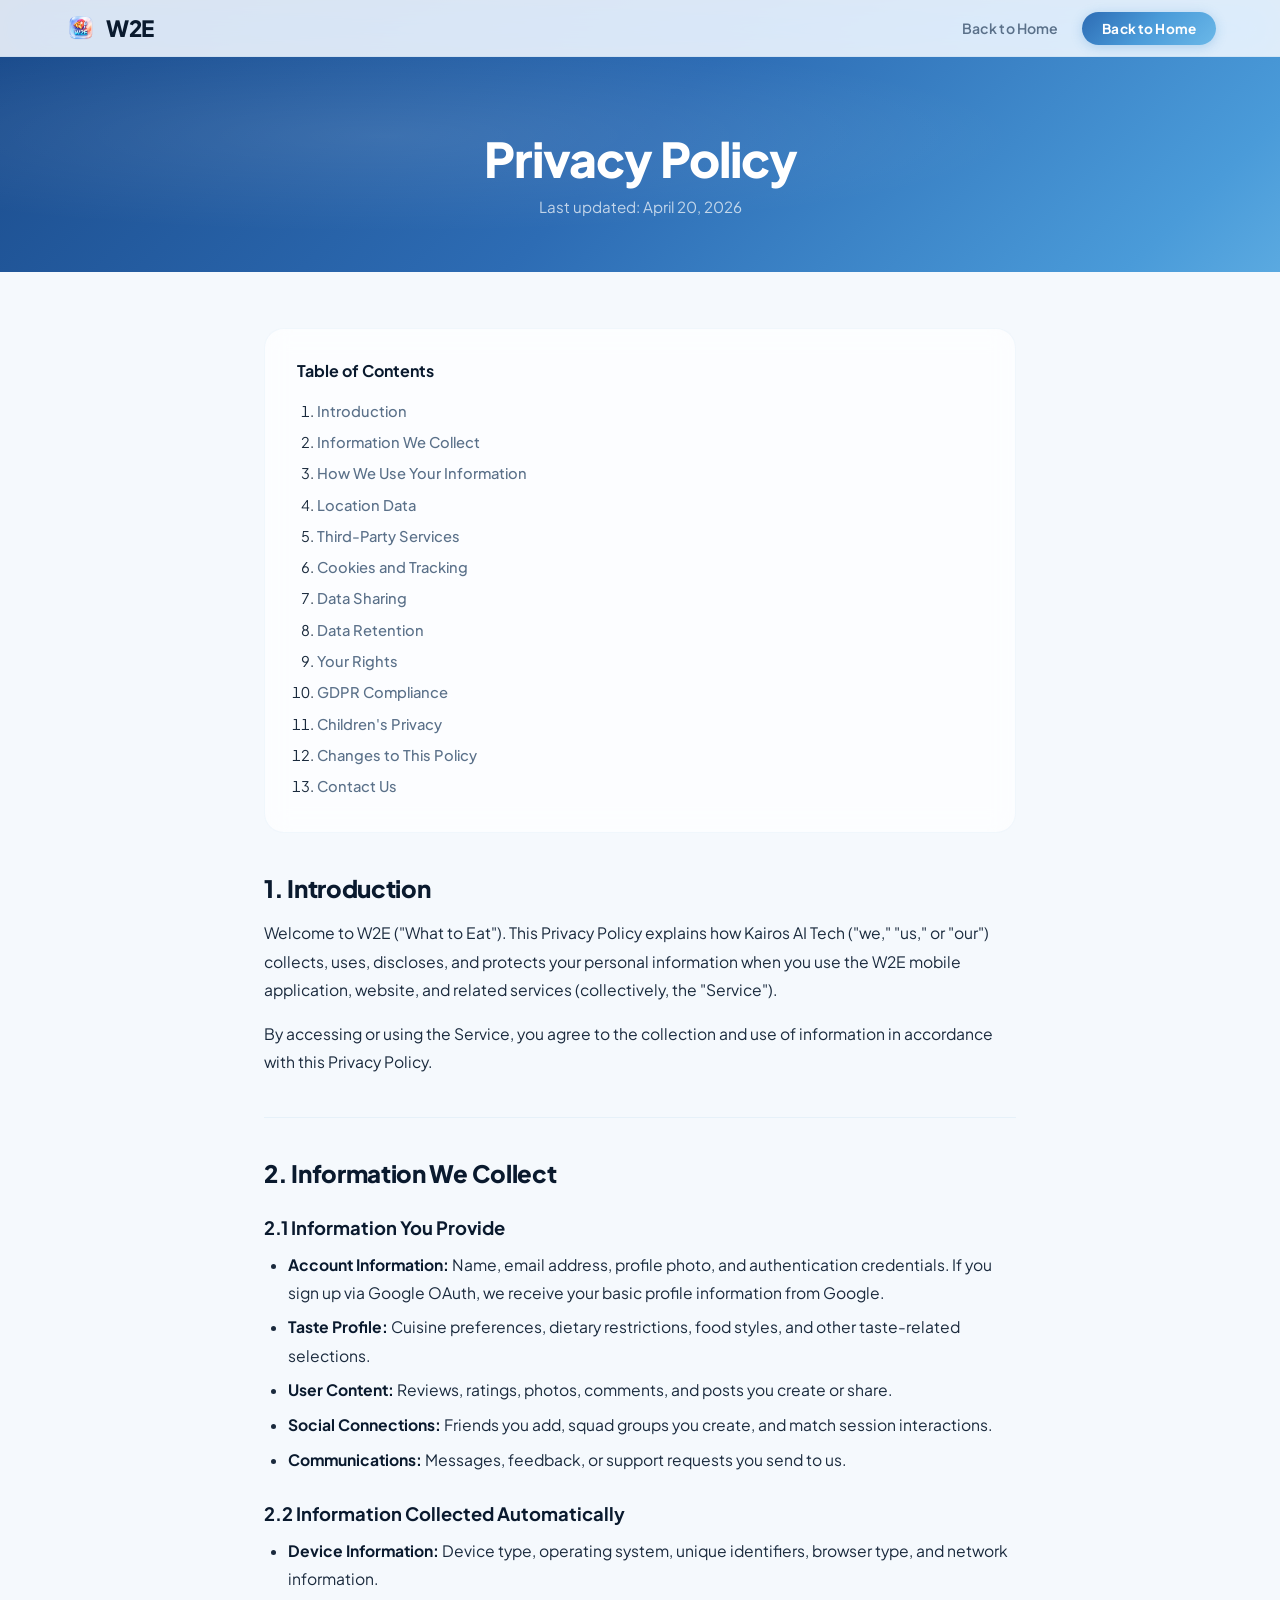
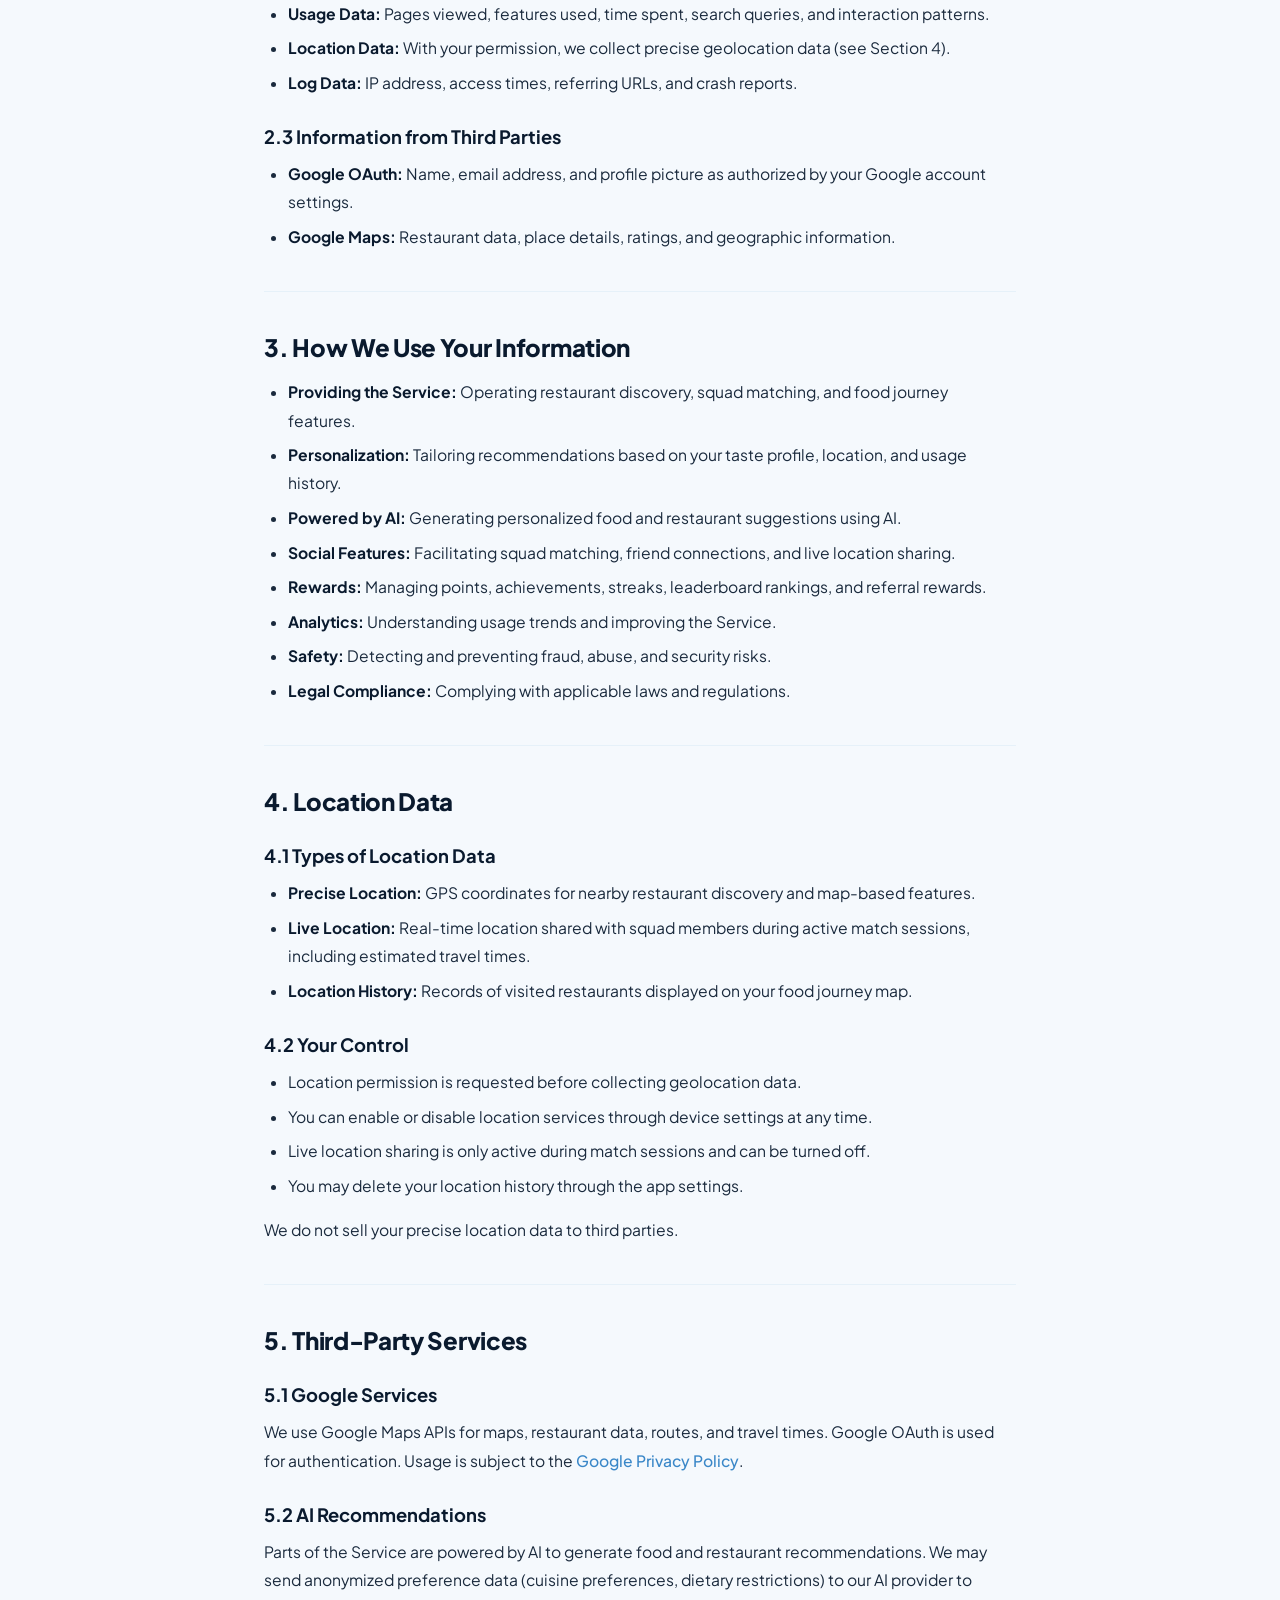
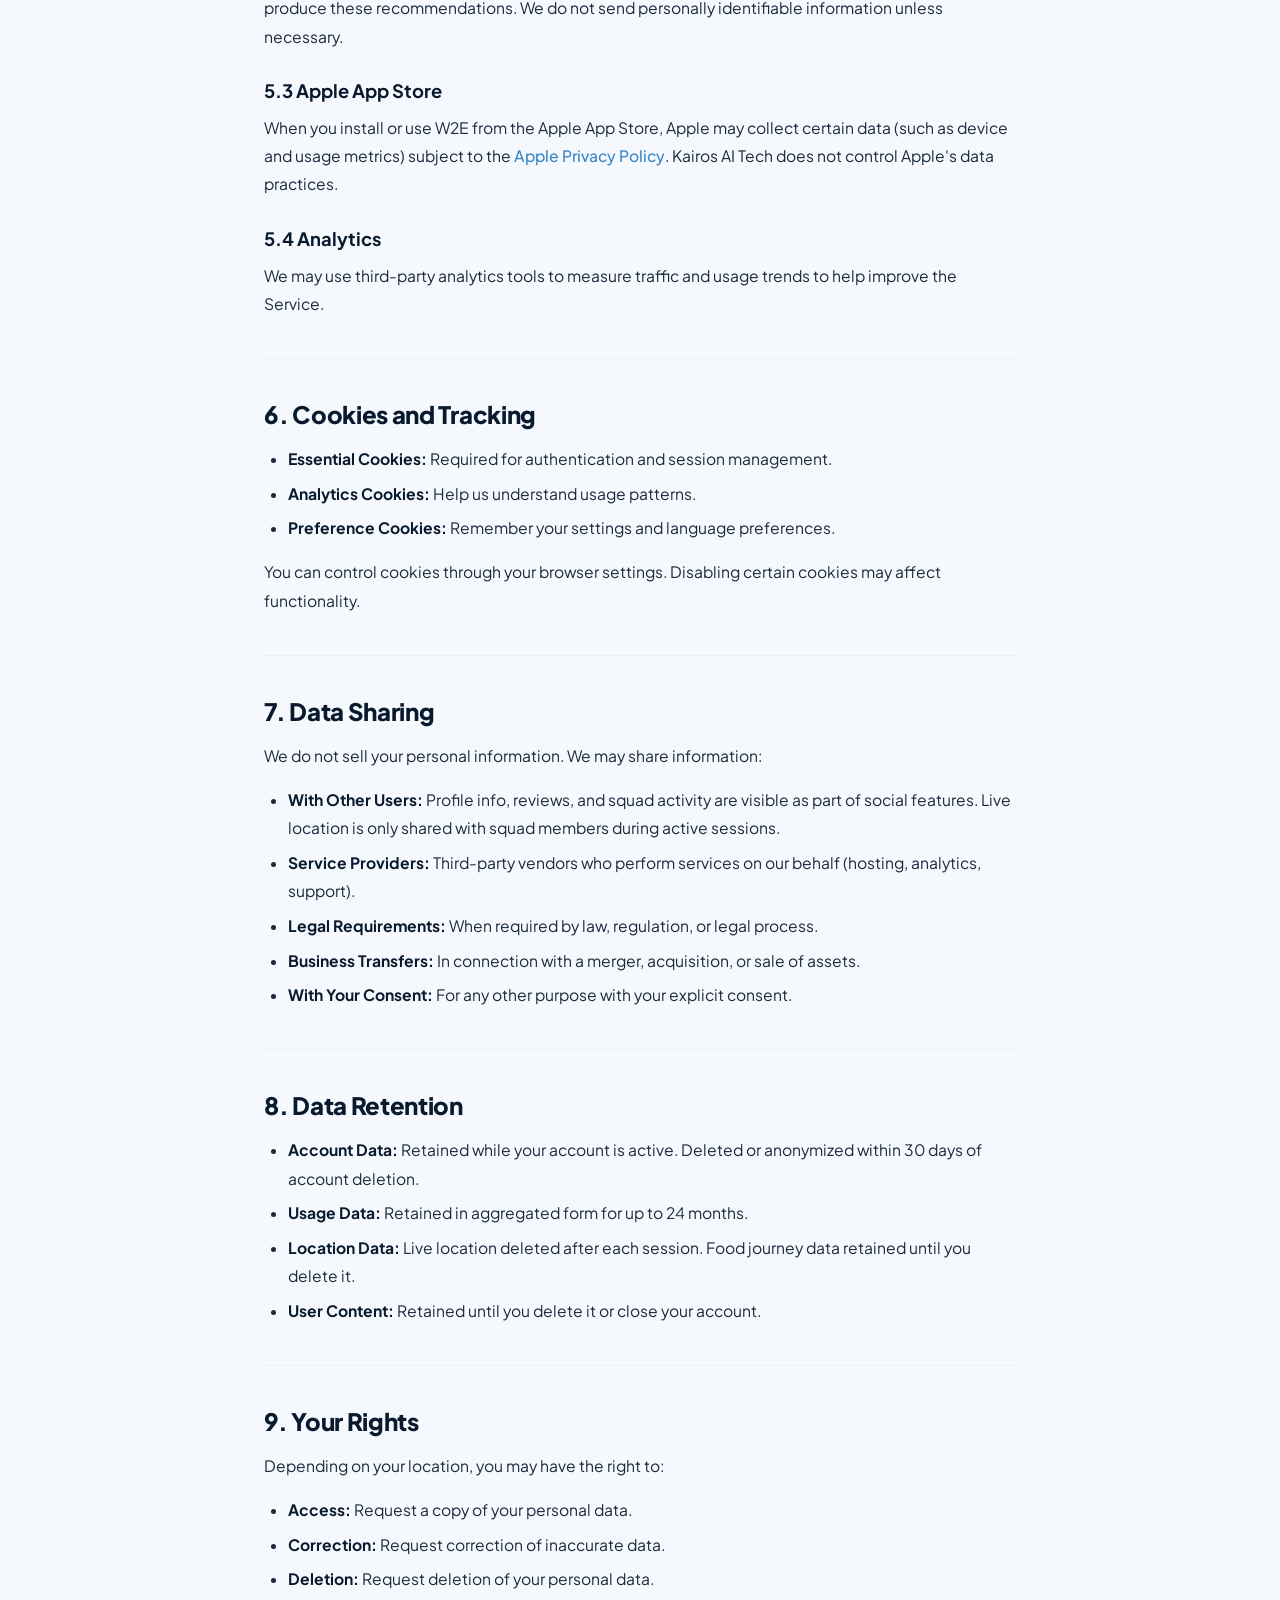
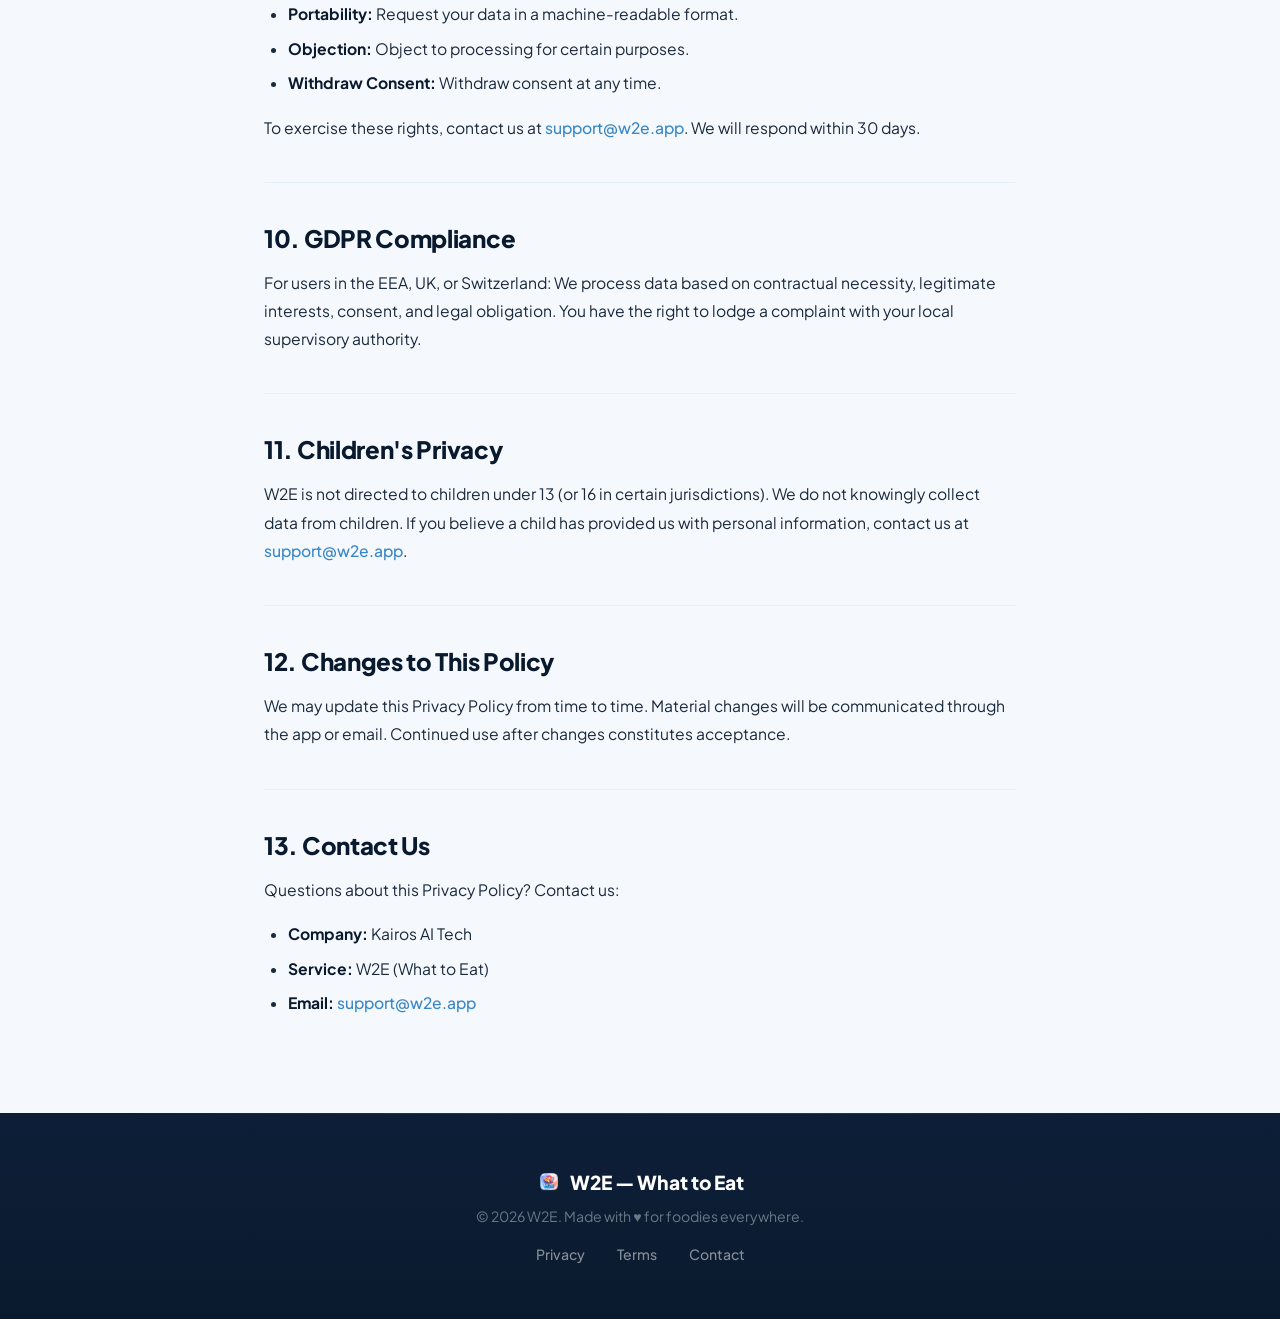
==== commit cf8eef35: "Use generic 'Powered by AI' wording in legal pages Replace OpenAI-specific references in /terms and " ====
--- a/privacy/index.html
+++ b/privacy/index.html
@@ -85,7 +85,7 @@
     <ul>
       <li><strong>Providing the Service:</strong> Operating restaurant discovery, squad matching, and food journey features.</li>
       <li><strong>Personalization:</strong> Tailoring recommendations based on your taste profile, location, and usage history.</li>
-      <li><strong>AI-Powered Recommendations:</strong> Generating personalized food and restaurant suggestions using OpenAI integration.</li>
+      <li><strong>Powered by AI:</strong> Generating personalized food and restaurant suggestions using AI.</li>
       <li><strong>Social Features:</strong> Facilitating squad matching, friend connections, and live location sharing.</li>
       <li><strong>Rewards:</strong> Managing points, achievements, streaks, leaderboard rankings, and referral rewards.</li>
       <li><strong>Analytics:</strong> Understanding usage trends and improving the Service.</li>
@@ -116,8 +116,8 @@
     <h2 id="third-party">5. Third-Party Services</h2>
     <h3>5.1 Google Services</h3>
     <p>We use Google Maps APIs for maps, restaurant data, routes, and travel times. Google OAuth is used for authentication. Usage is subject to the <a href="https://policies.google.com/privacy" target="_blank" rel="noopener">Google Privacy Policy</a>.</p>
-    <h3>5.2 OpenAI</h3>
-    <p>We use OpenAI's API for AI-driven food recommendations. We may send anonymized preference data (cuisine preferences, dietary restrictions) to OpenAI. We do not send personally identifiable information unless necessary. See the <a href="https://openai.com/policies/privacy-policy" target="_blank" rel="noopener">OpenAI Privacy Policy</a>.</p>
+    <h3>5.2 AI Recommendations</h3>
+    <p>Parts of the Service are powered by AI to generate food and restaurant recommendations. We may send anonymized preference data (cuisine preferences, dietary restrictions) to our AI provider to produce these recommendations. We do not send personally identifiable information unless necessary.</p>
     <h3>5.3 Apple App Store</h3>
     <p>When you install or use W2E from the Apple App Store, Apple may collect certain data (such as device and usage metrics) subject to the <a href="https://www.apple.com/legal/privacy/" target="_blank" rel="noopener">Apple Privacy Policy</a>. Kairos AI Tech does not control Apple's data practices.</p>
     <h3>5.4 Analytics</h3>
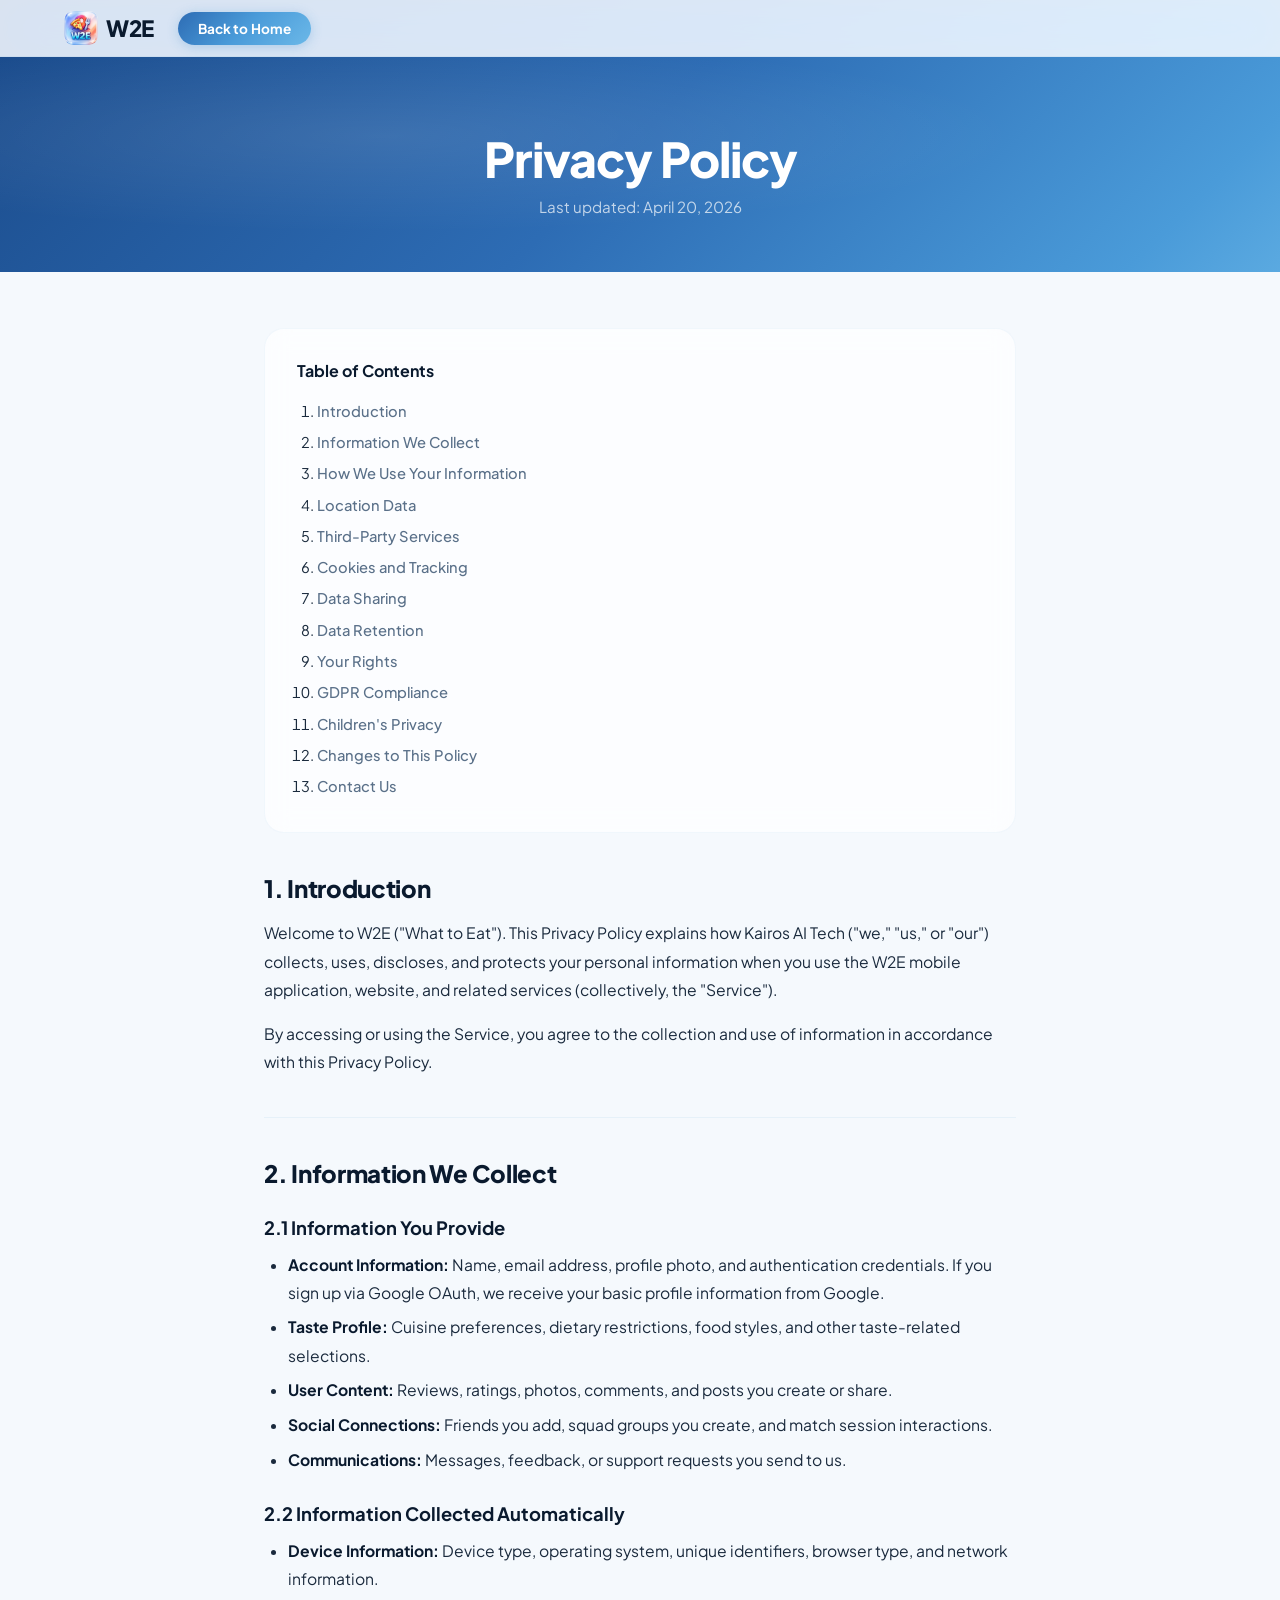
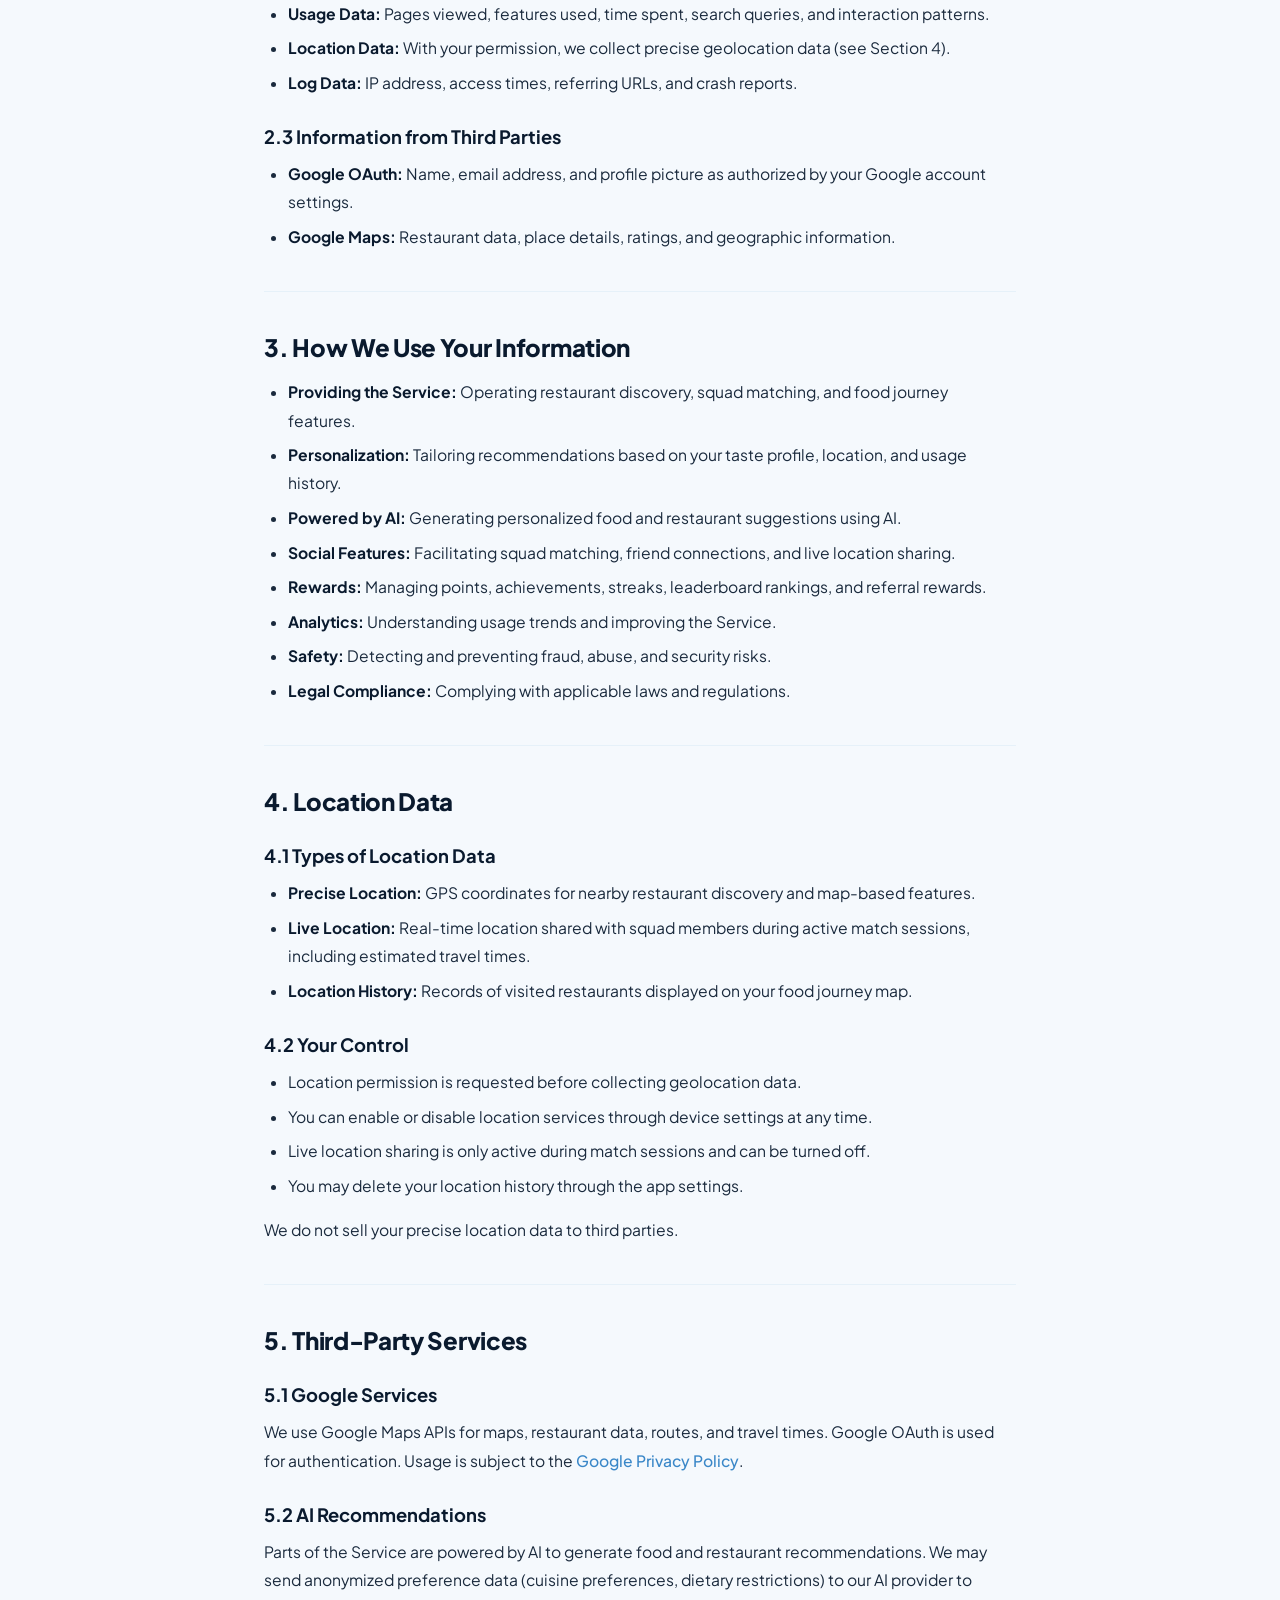
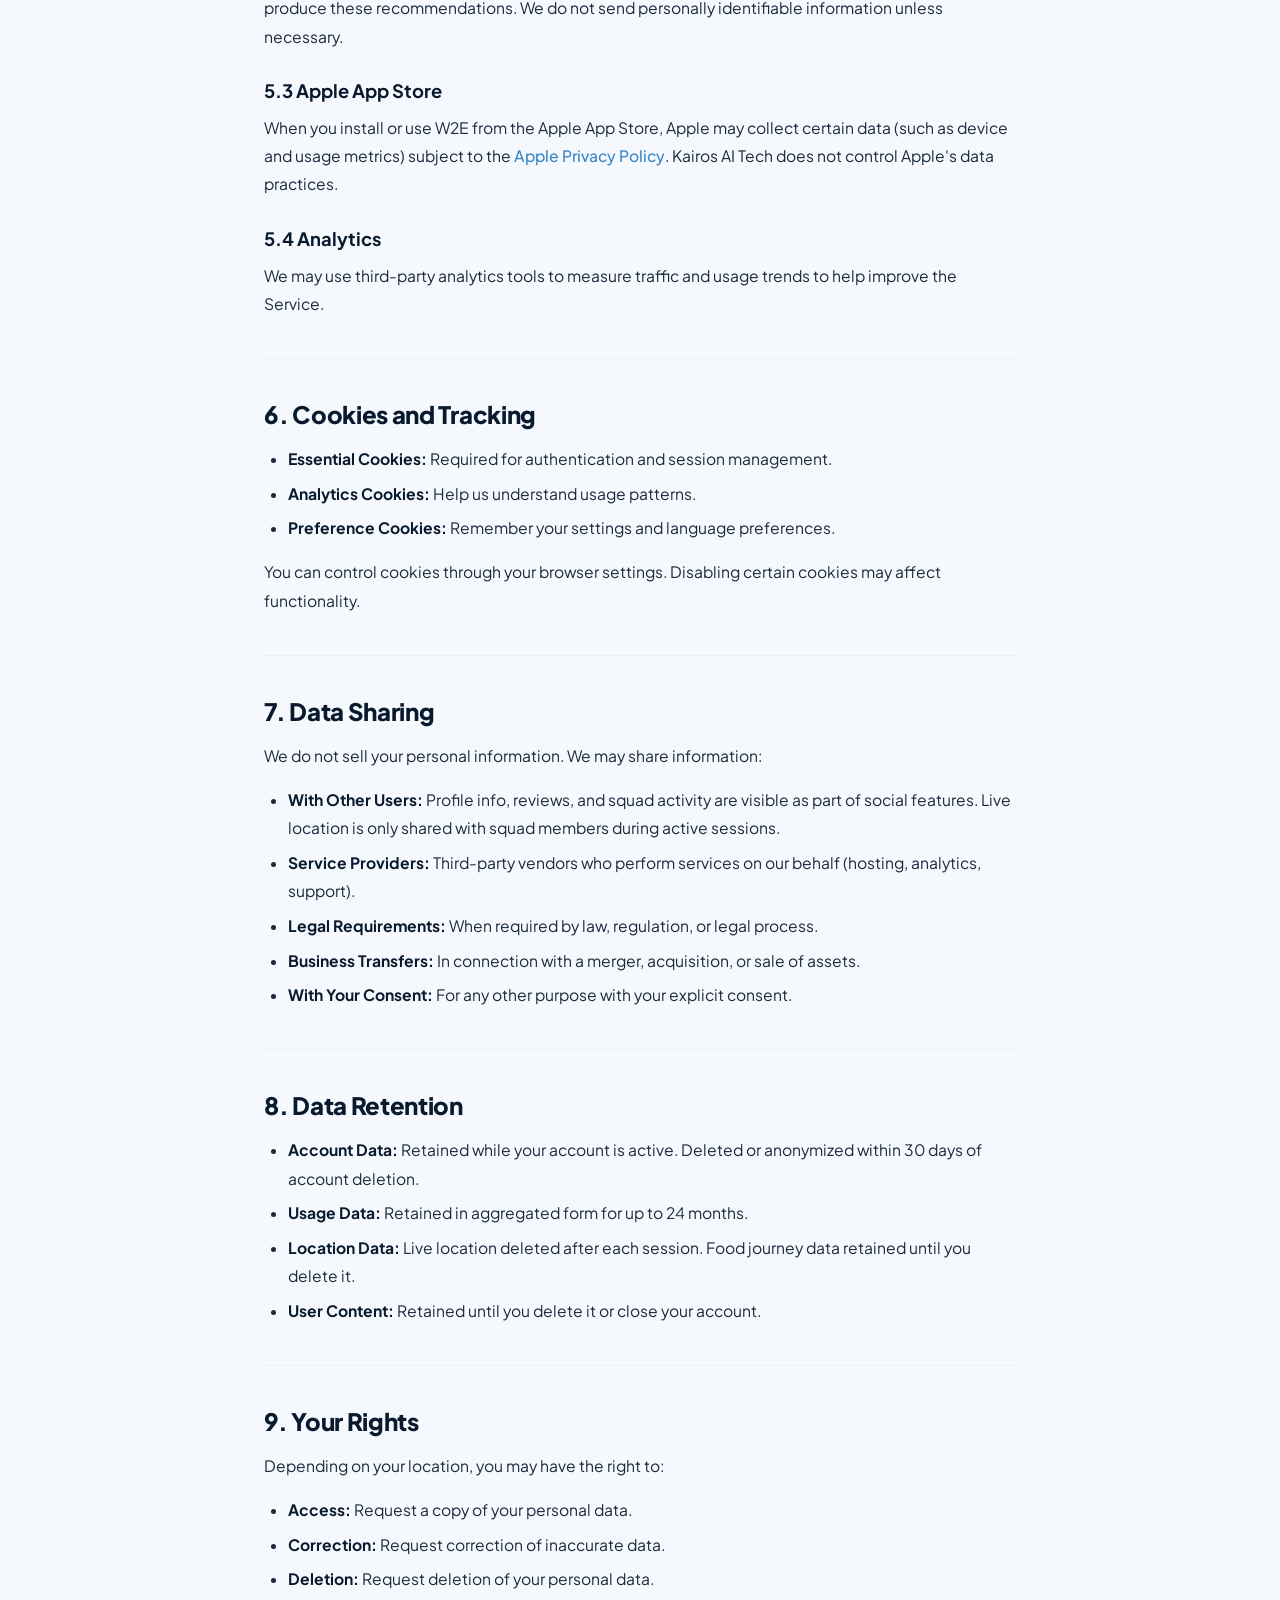
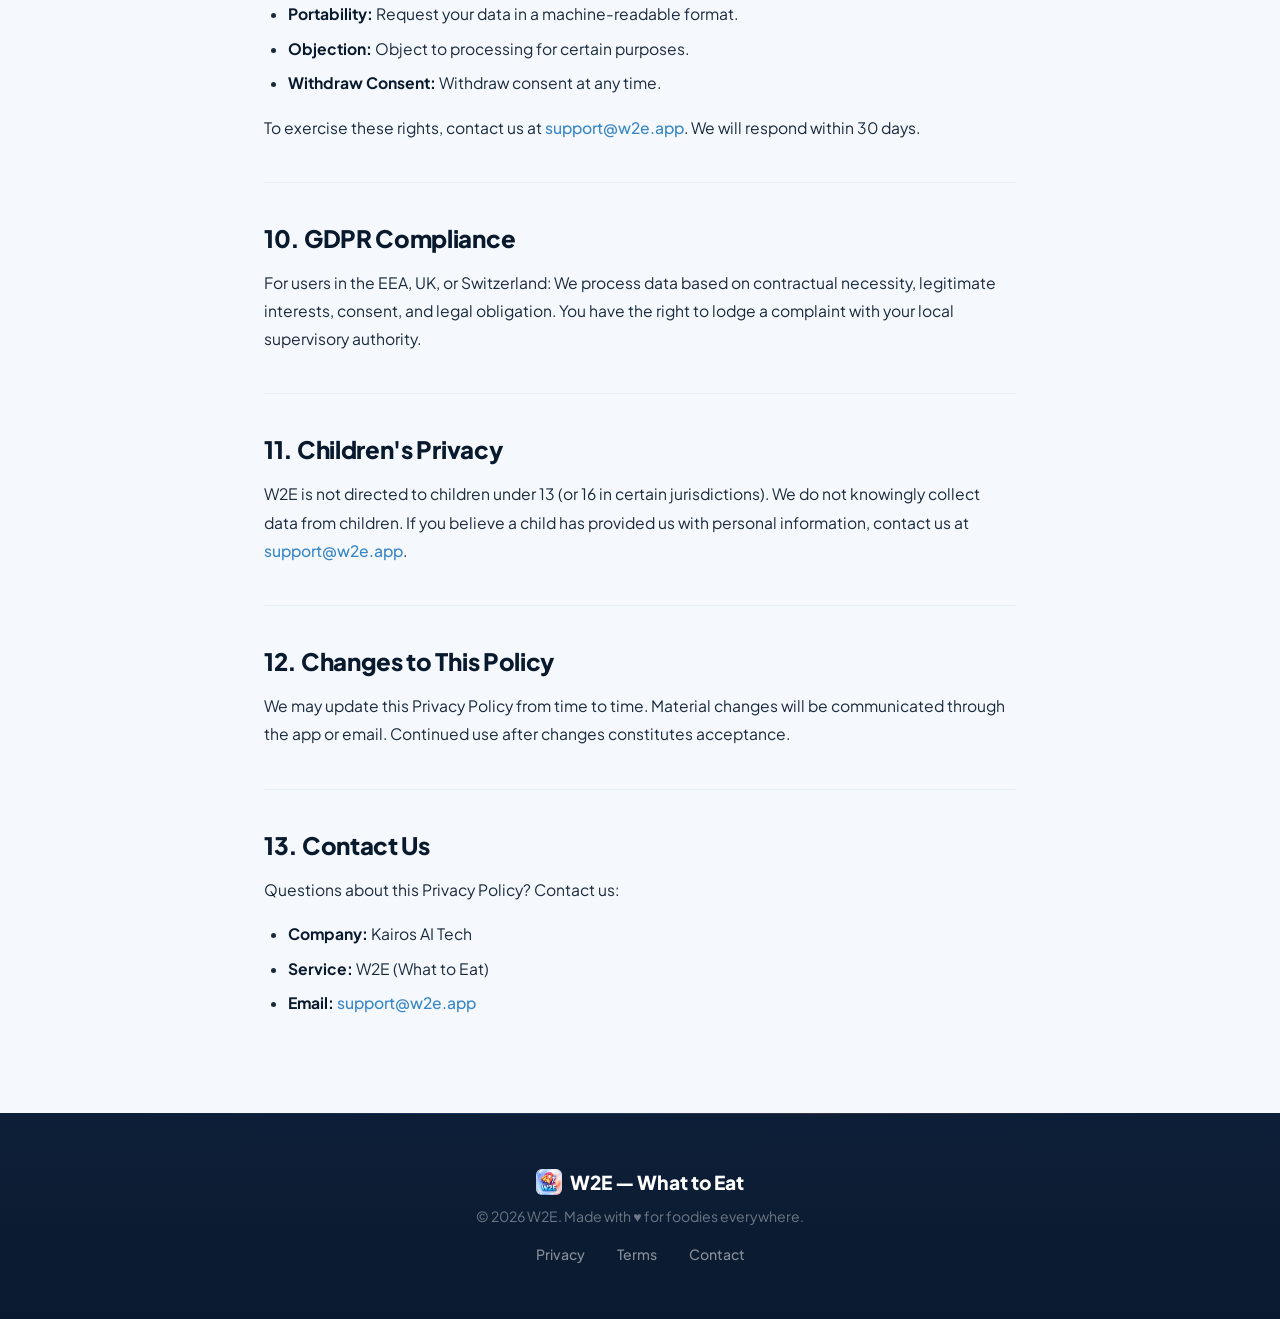
==== commit 9a64bfbb: "fix: remove duplicate Back to Home link from legal page nav Both terms and privacy pages had nav-lin" ====
--- a/privacy/index.html
+++ b/privacy/index.html
@@ -17,7 +17,6 @@
   <nav class="nav">
     <div class="nav-inner">
       <a href="../" class="nav-logo"><img src="../imgs/w2e_app_icon.png" alt="W2E logo" class="nav-logo-img">W2E</a>
-      <div class="nav-links"><a href="../" class="nav-link">Back to Home</a></div>
       <div class="nav-right"><a href="../" class="btn btn-nav">Back to Home</a></div>
     </div>
   </nav>
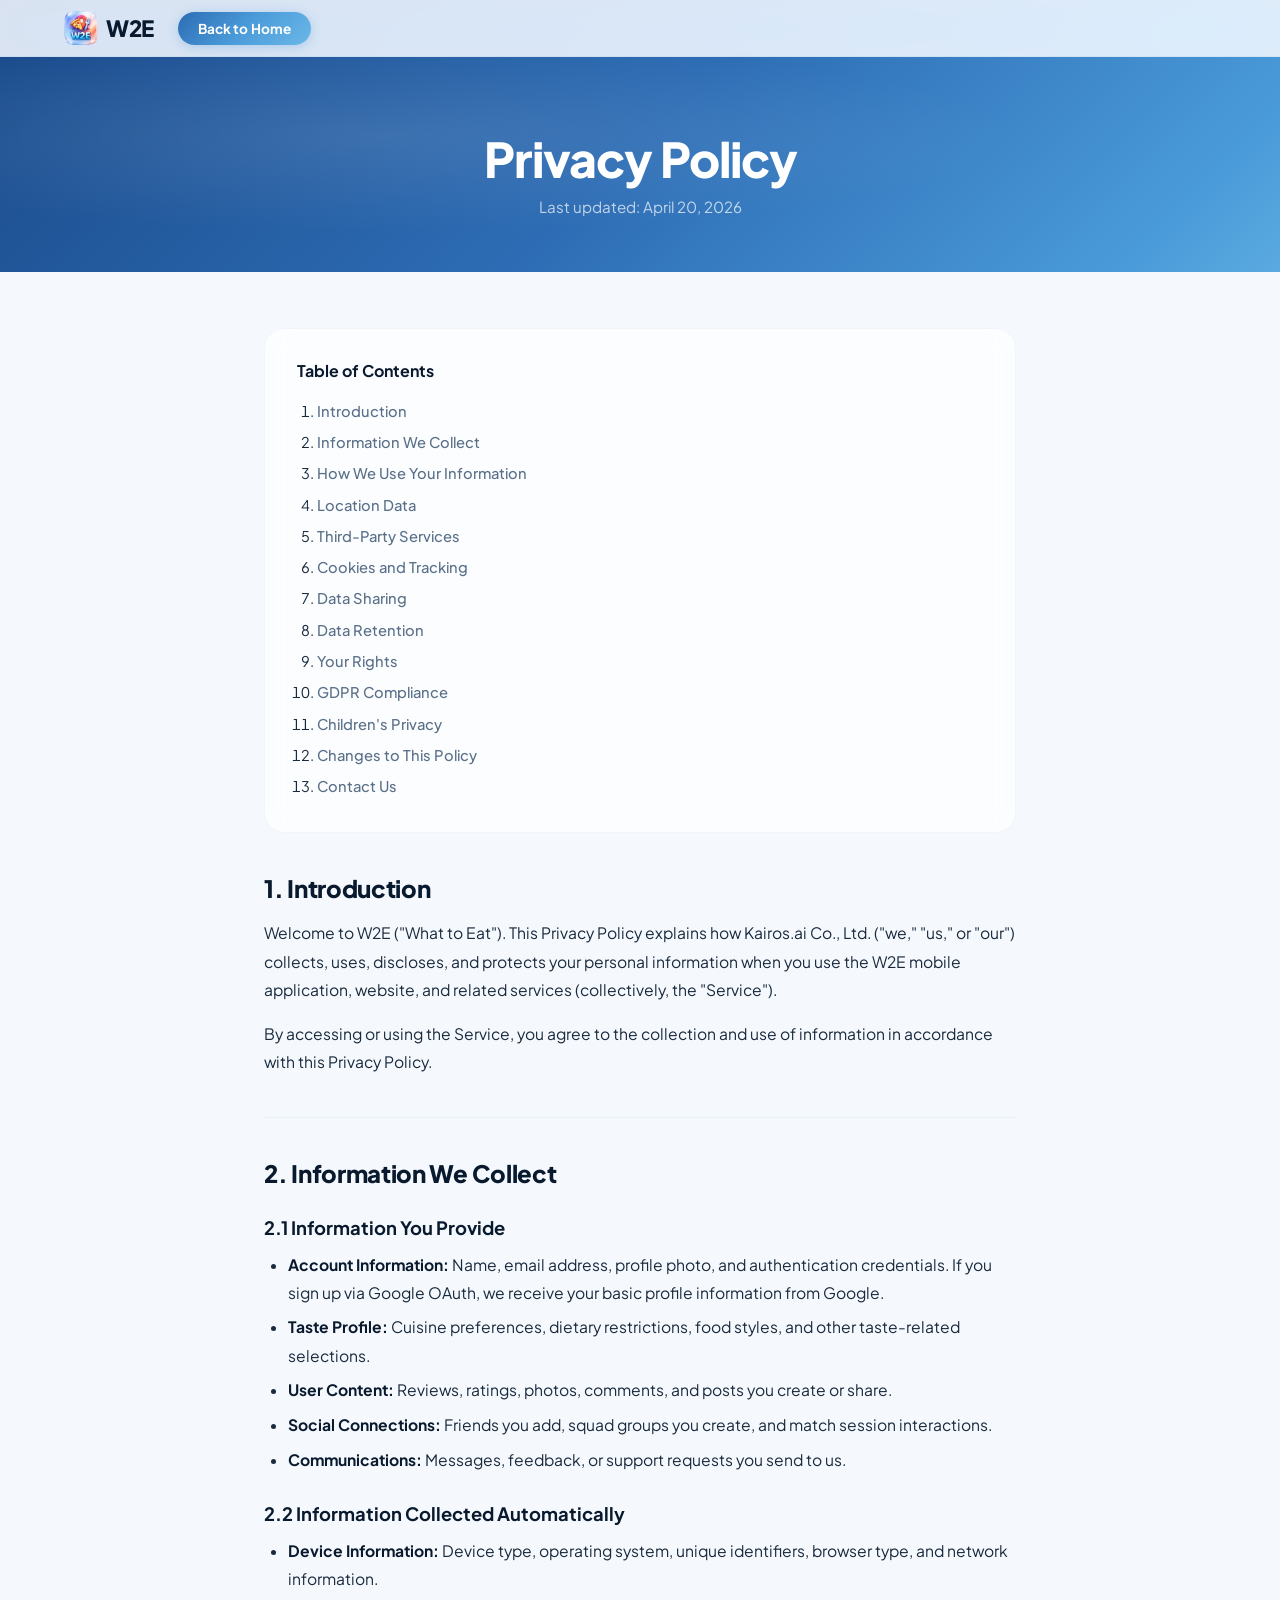
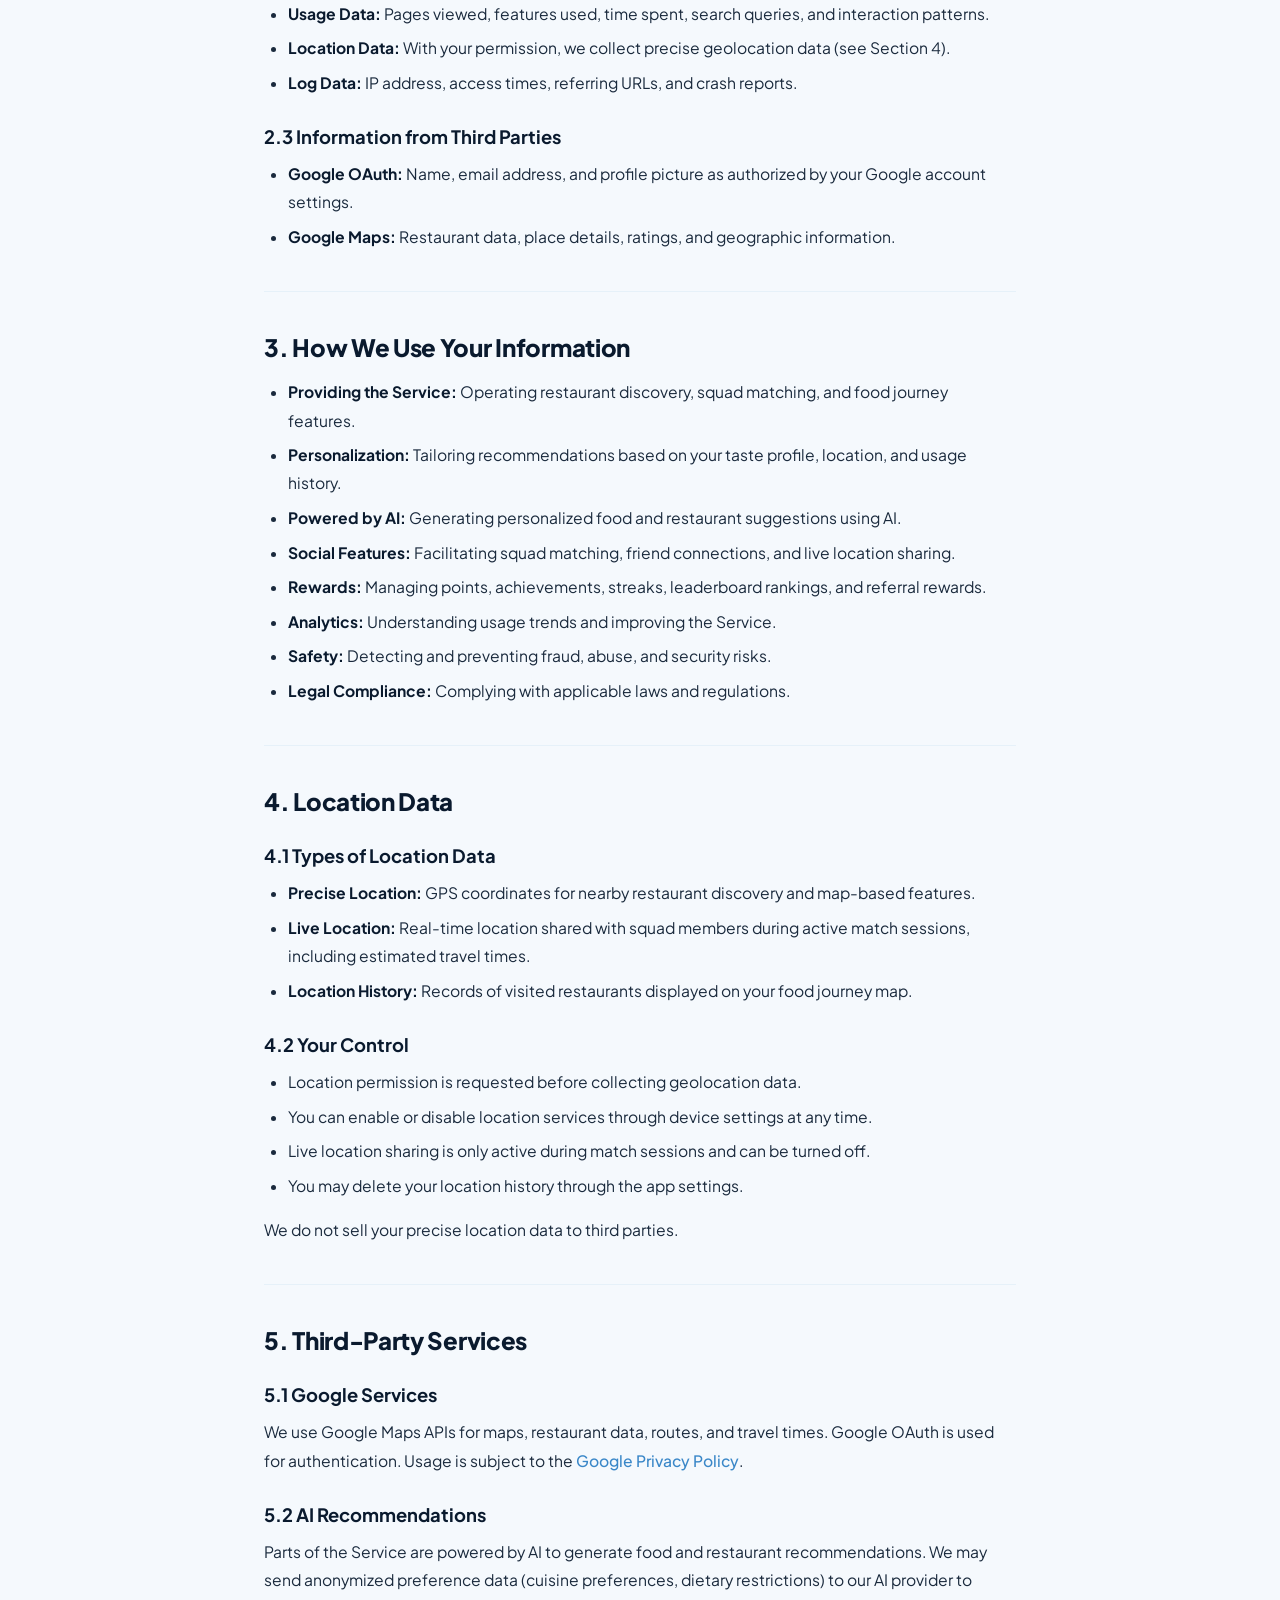
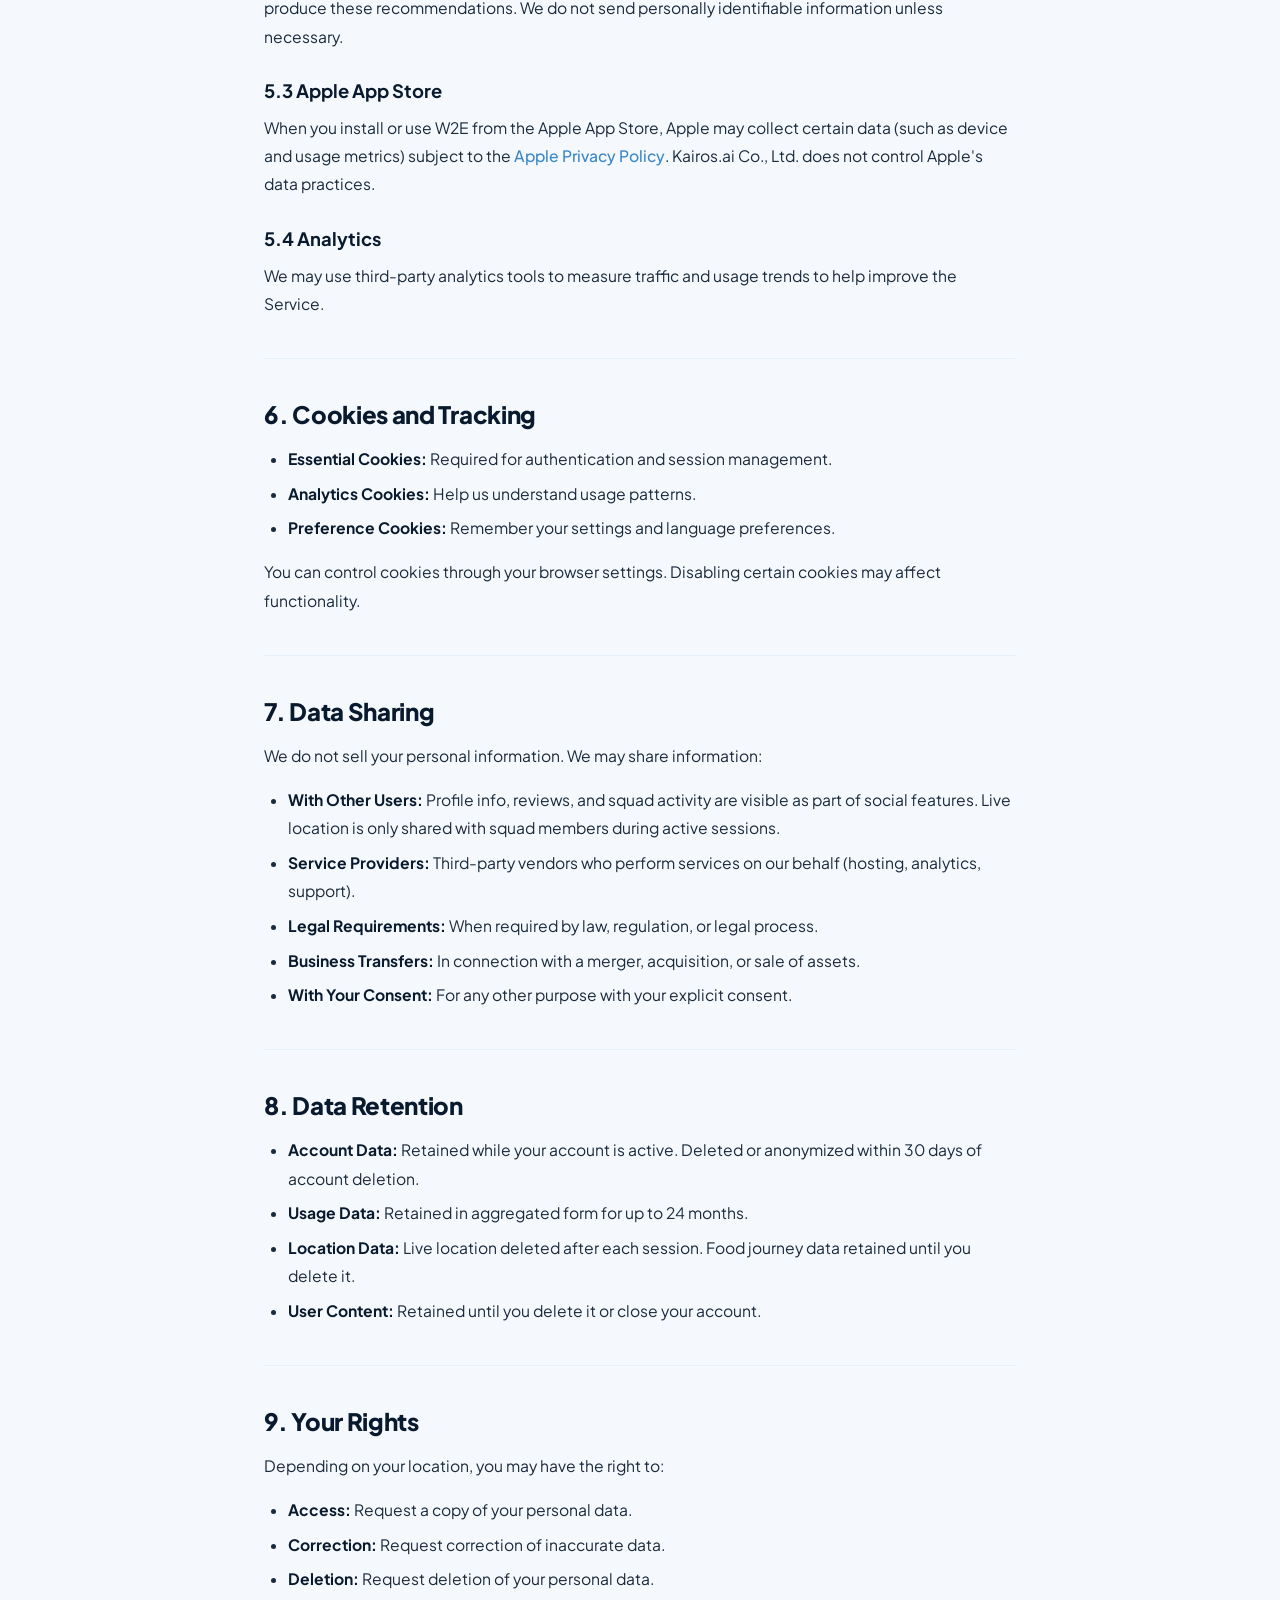
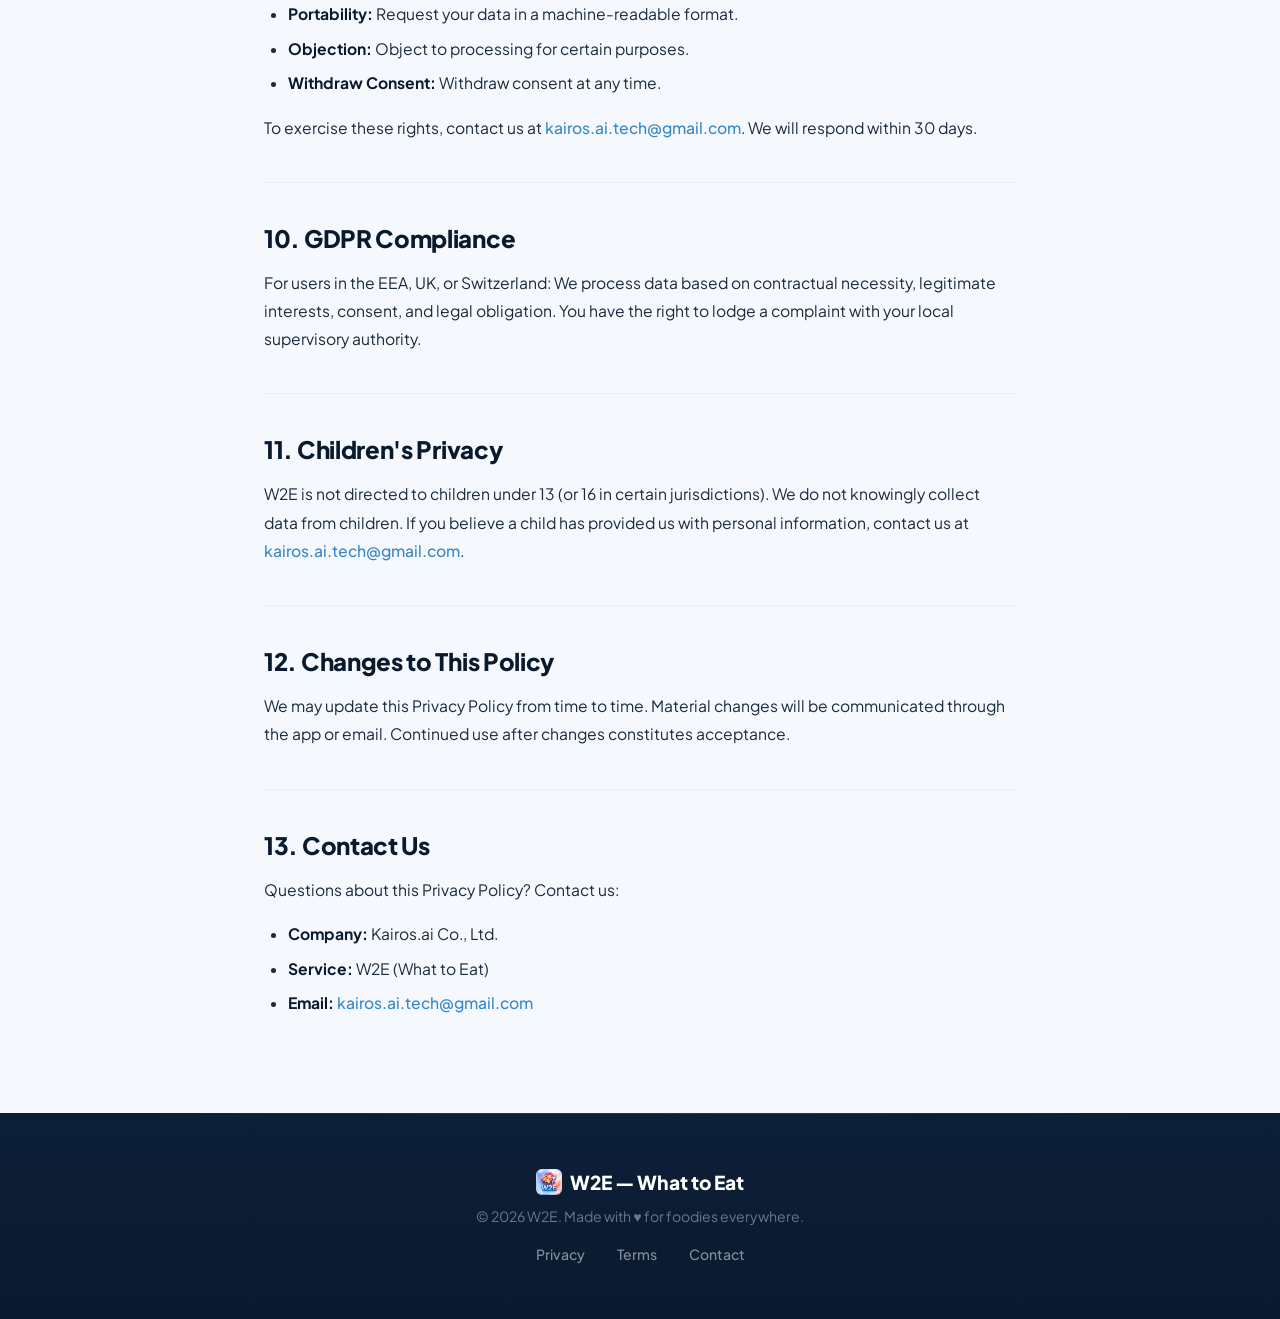
==== commit 625f69dd: "fix: update company name and contact email across legal pages Replace "Kairos AI Tech" with "Kairos." ====
--- a/privacy/index.html
+++ b/privacy/index.html
@@ -49,7 +49,7 @@
     </div>
 
     <h2 id="introduction">1. Introduction</h2>
-    <p>Welcome to W2E ("What to Eat"). This Privacy Policy explains how Kairos AI Tech ("we," "us," or "our") collects, uses, discloses, and protects your personal information when you use the W2E mobile application, website, and related services (collectively, the "Service").</p>
+    <p>Welcome to W2E ("What to Eat"). This Privacy Policy explains how Kairos.ai Co., Ltd. ("we," "us," or "our") collects, uses, discloses, and protects your personal information when you use the W2E mobile application, website, and related services (collectively, the "Service").</p>
     <p>By accessing or using the Service, you agree to the collection and use of information in accordance with this Privacy Policy.</p>
 
     <hr class="legal-divider">
@@ -118,7 +118,7 @@
     <h3>5.2 AI Recommendations</h3>
     <p>Parts of the Service are powered by AI to generate food and restaurant recommendations. We may send anonymized preference data (cuisine preferences, dietary restrictions) to our AI provider to produce these recommendations. We do not send personally identifiable information unless necessary.</p>
     <h3>5.3 Apple App Store</h3>
-    <p>When you install or use W2E from the Apple App Store, Apple may collect certain data (such as device and usage metrics) subject to the <a href="https://www.apple.com/legal/privacy/" target="_blank" rel="noopener">Apple Privacy Policy</a>. Kairos AI Tech does not control Apple's data practices.</p>
+    <p>When you install or use W2E from the Apple App Store, Apple may collect certain data (such as device and usage metrics) subject to the <a href="https://www.apple.com/legal/privacy/" target="_blank" rel="noopener">Apple Privacy Policy</a>. Kairos.ai Co., Ltd. does not control Apple's data practices.</p>
     <h3>5.4 Analytics</h3>
     <p>We may use third-party analytics tools to measure traffic and usage trends to help improve the Service.</p>
 
@@ -166,7 +166,7 @@
       <li><strong>Objection:</strong> Object to processing for certain purposes.</li>
       <li><strong>Withdraw Consent:</strong> Withdraw consent at any time.</li>
     </ul>
-    <p>To exercise these rights, contact us at <a href="mailto:support@w2e.app">support@w2e.app</a>. We will respond within 30 days.</p>
+    <p>To exercise these rights, contact us at <a href="mailto:kairos.ai.tech@gmail.com">kairos.ai.tech@gmail.com</a>. We will respond within 30 days.</p>
 
     <hr class="legal-divider">
 
@@ -176,7 +176,7 @@
     <hr class="legal-divider">
 
     <h2 id="children">11. Children's Privacy</h2>
-    <p>W2E is not directed to children under 13 (or 16 in certain jurisdictions). We do not knowingly collect data from children. If you believe a child has provided us with personal information, contact us at <a href="mailto:support@w2e.app">support@w2e.app</a>.</p>
+    <p>W2E is not directed to children under 13 (or 16 in certain jurisdictions). We do not knowingly collect data from children. If you believe a child has provided us with personal information, contact us at <a href="mailto:kairos.ai.tech@gmail.com">kairos.ai.tech@gmail.com</a>.</p>
 
     <hr class="legal-divider">
 
@@ -188,9 +188,9 @@
     <h2 id="contact">13. Contact Us</h2>
     <p>Questions about this Privacy Policy? Contact us:</p>
     <ul>
-      <li><strong>Company:</strong> Kairos AI Tech</li>
+      <li><strong>Company:</strong> Kairos.ai Co., Ltd.</li>
       <li><strong>Service:</strong> W2E (What to Eat)</li>
-      <li><strong>Email:</strong> <a href="mailto:support@w2e.app">support@w2e.app</a></li>
+      <li><strong>Email:</strong> <a href="mailto:kairos.ai.tech@gmail.com">kairos.ai.tech@gmail.com</a></li>
     </ul>
   </div>
 
@@ -201,7 +201,7 @@
       <div class="footer-links">
         <a href="../privacy">Privacy</a>
         <a href="../terms">Terms</a>
-        <a href="mailto:support@w2e.app">Contact</a>
+        <a href="mailto:kairos.ai.tech@gmail.com">Contact</a>
       </div>
     </div>
   </footer>
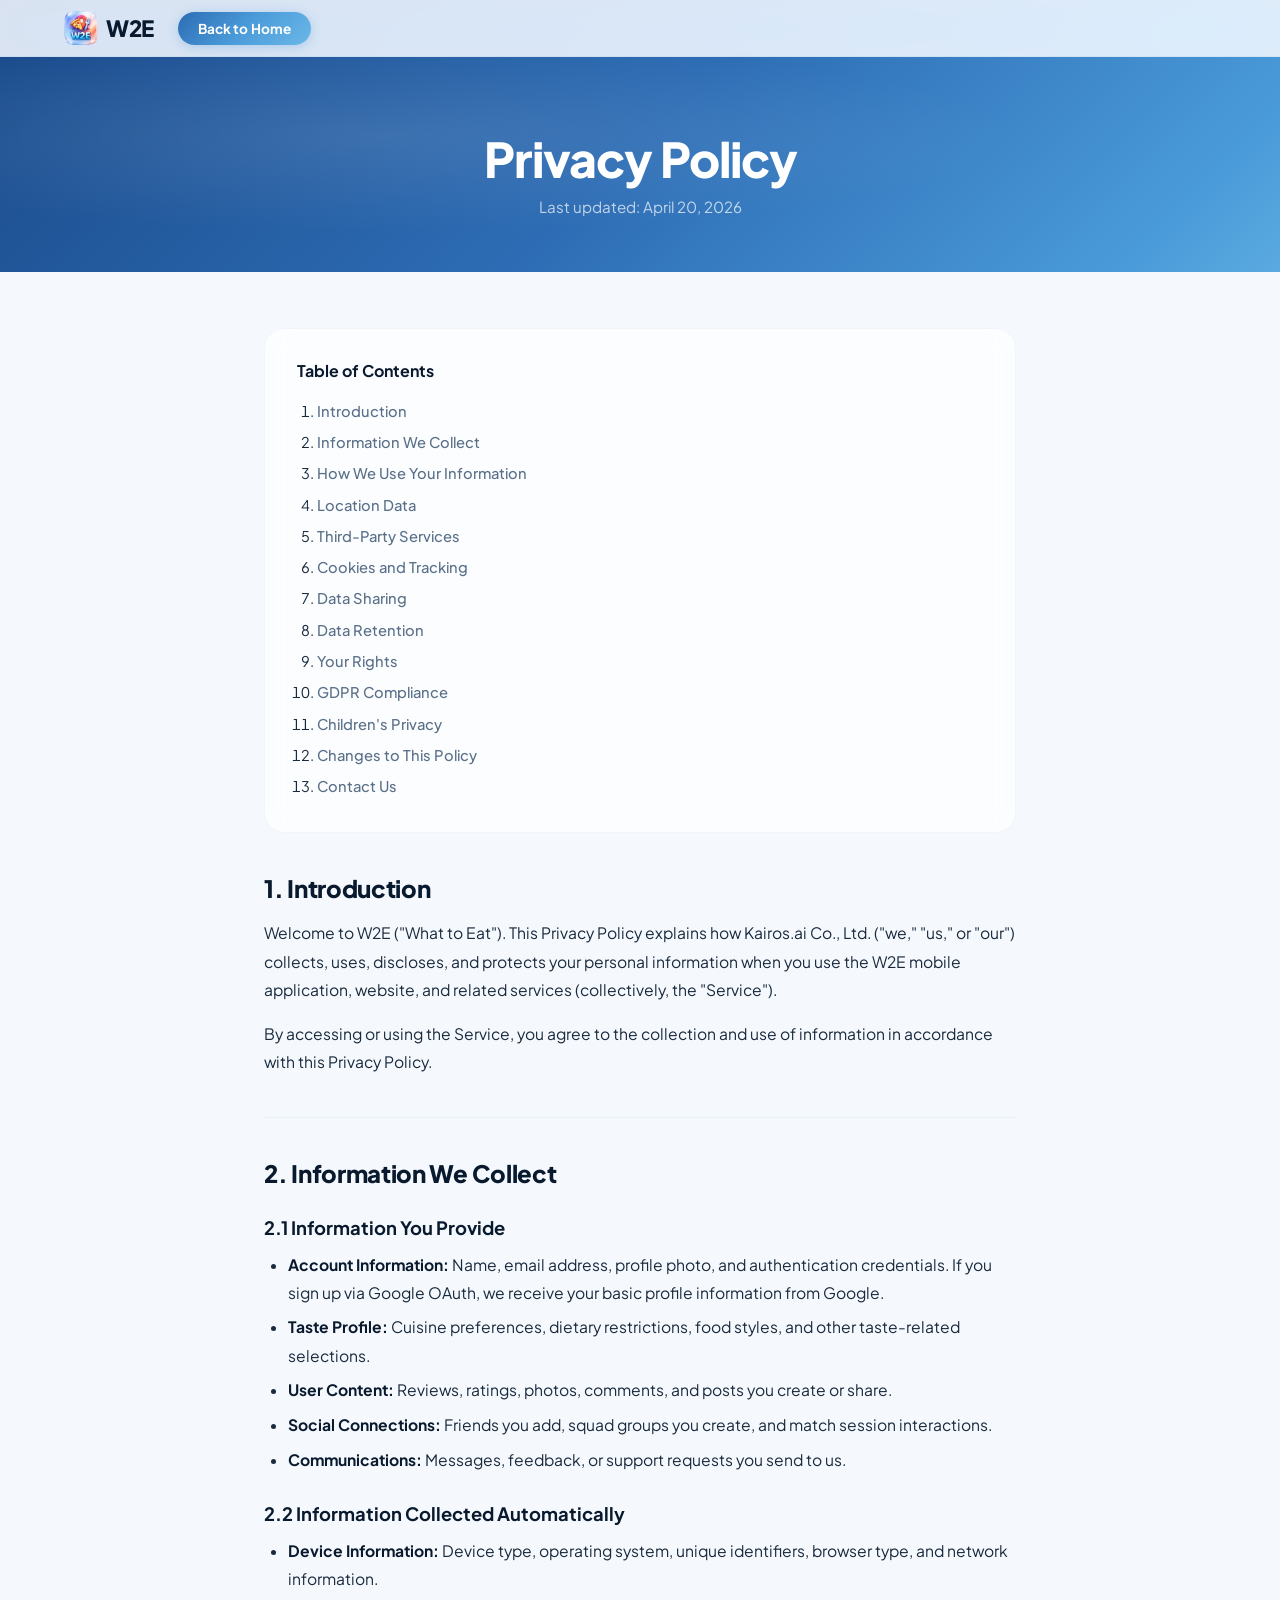
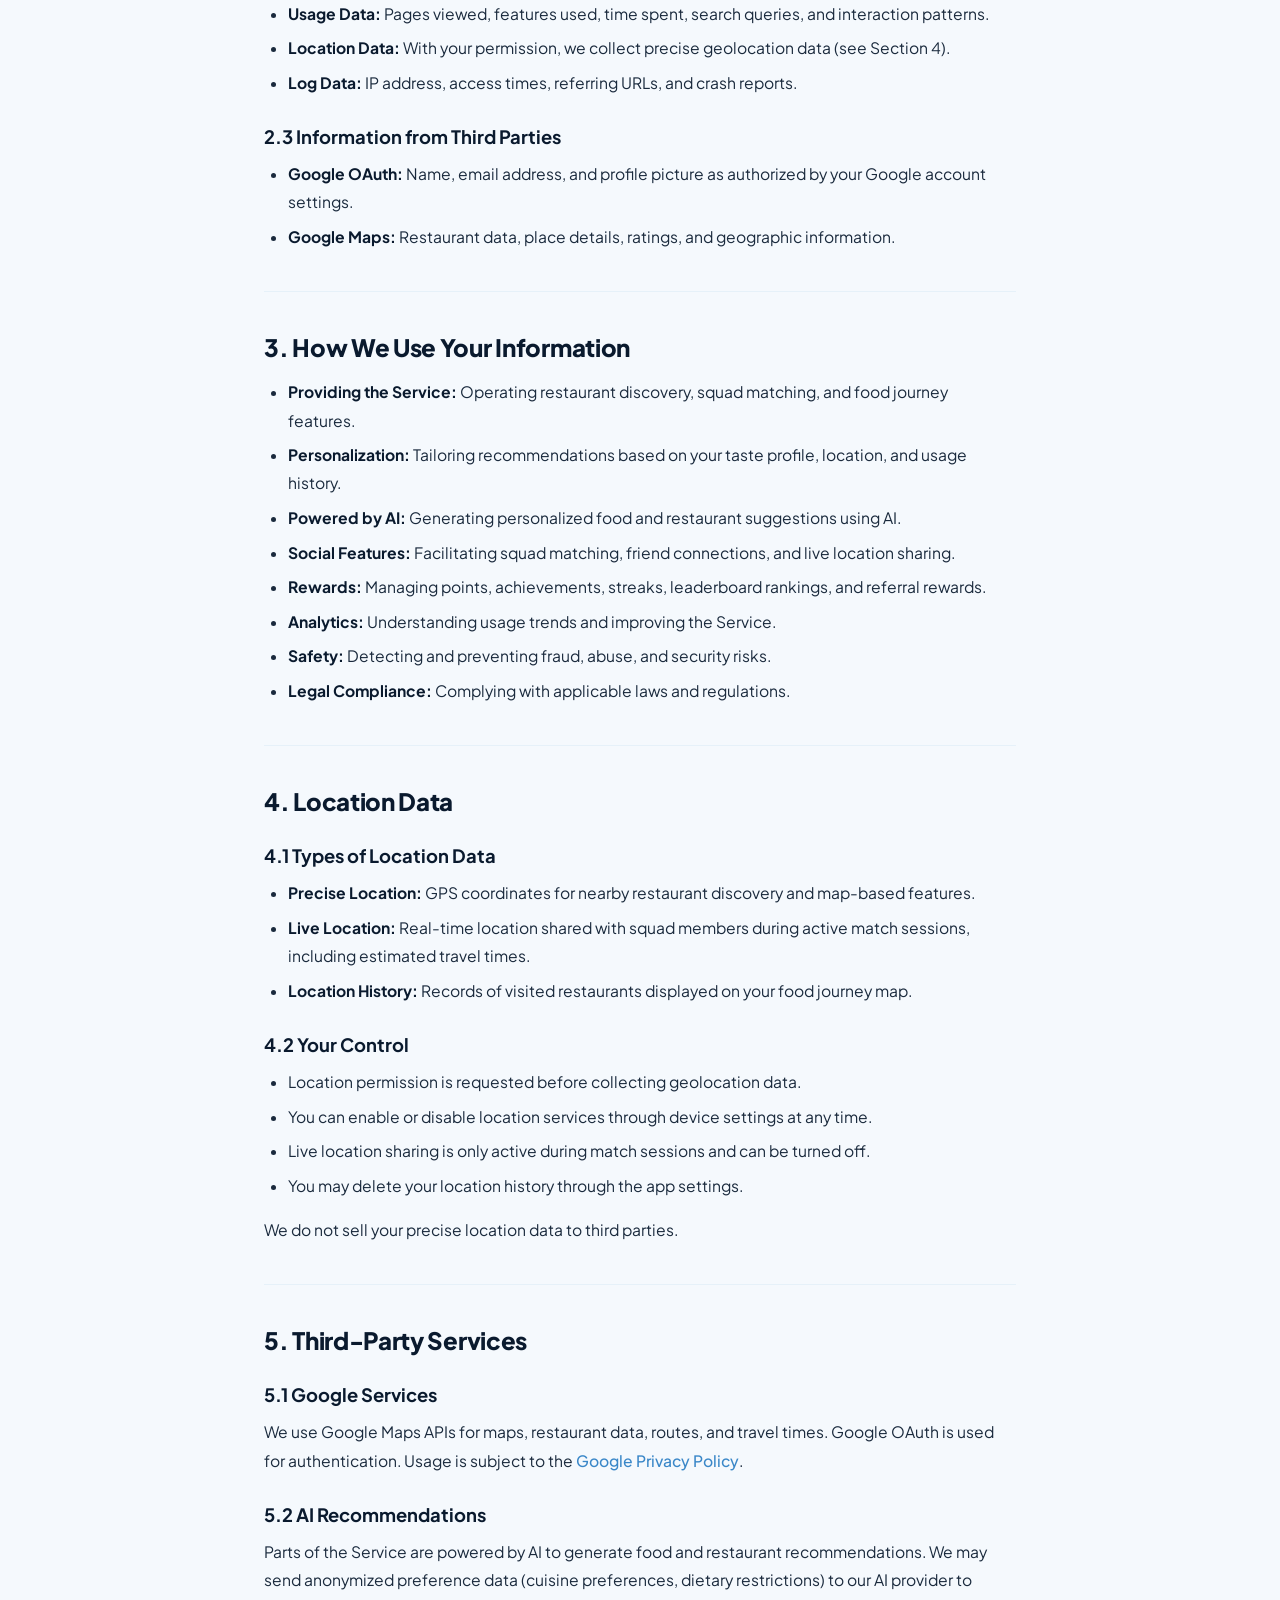
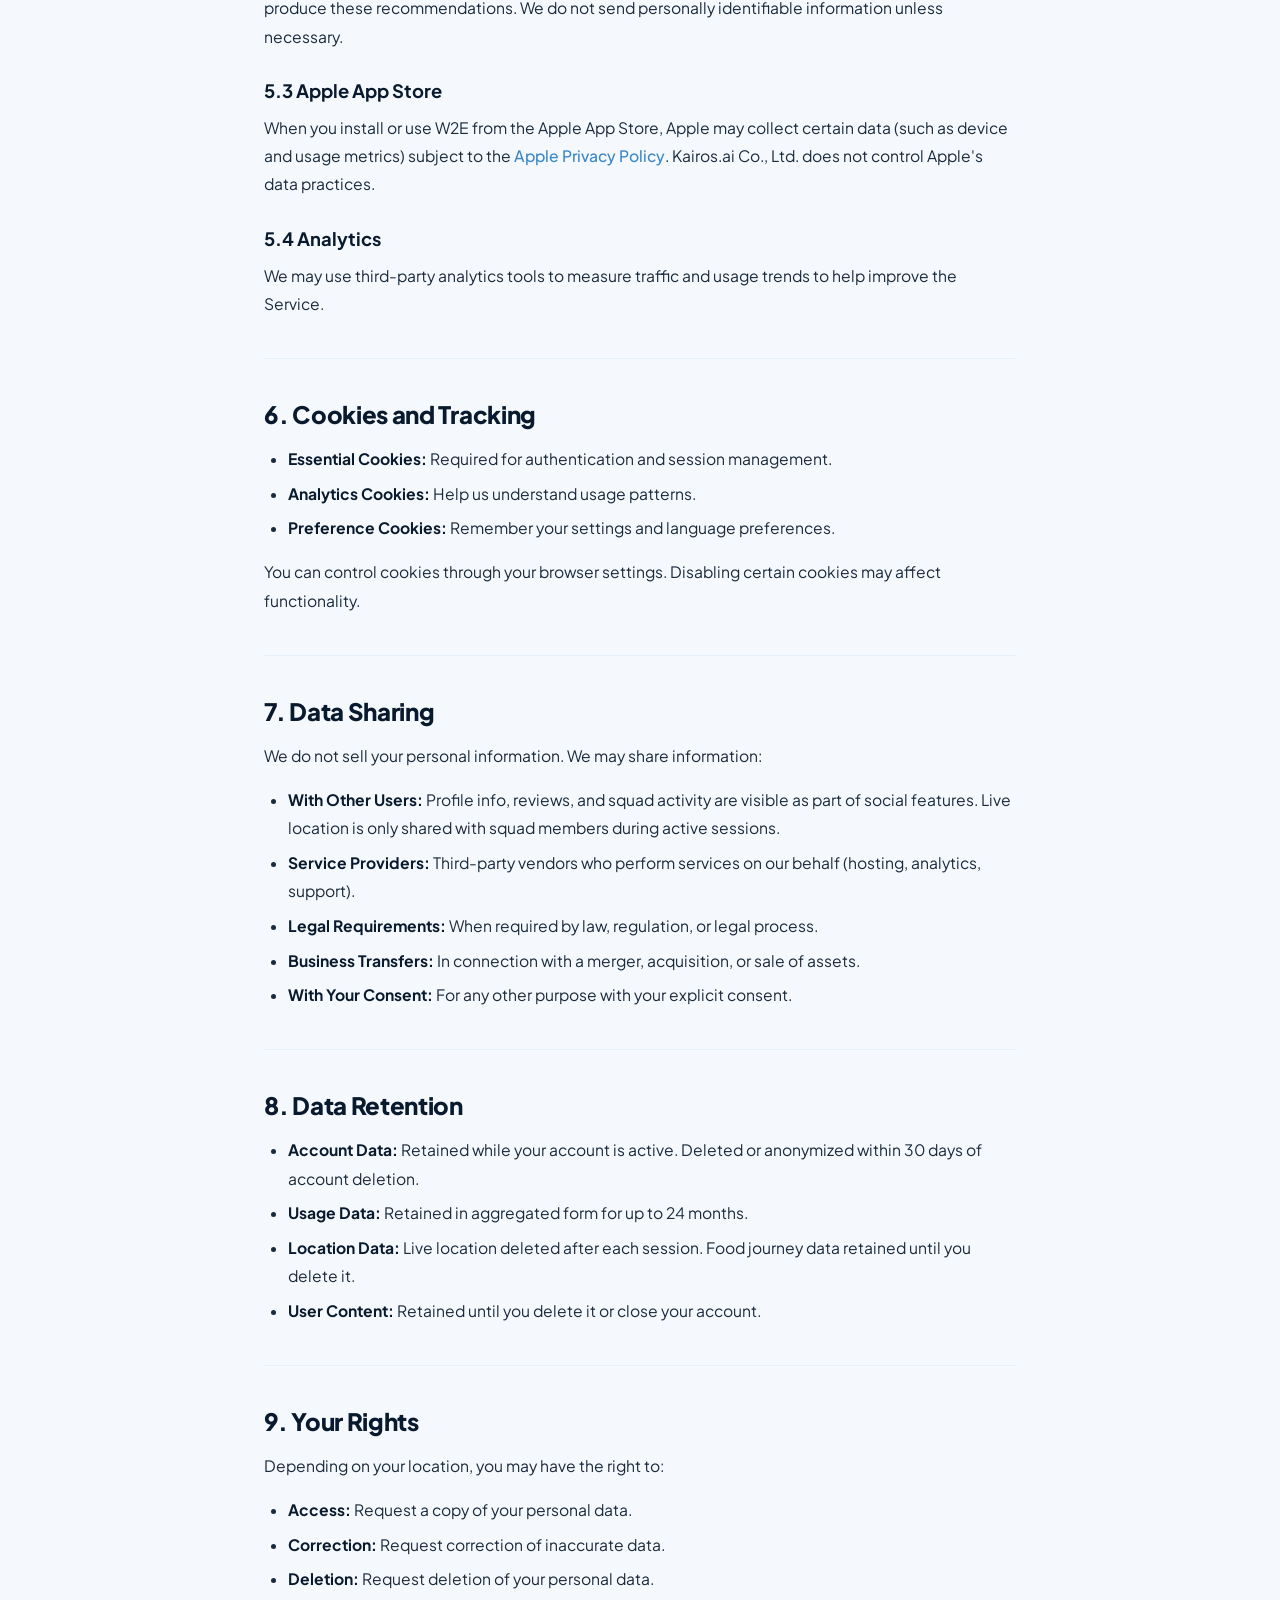
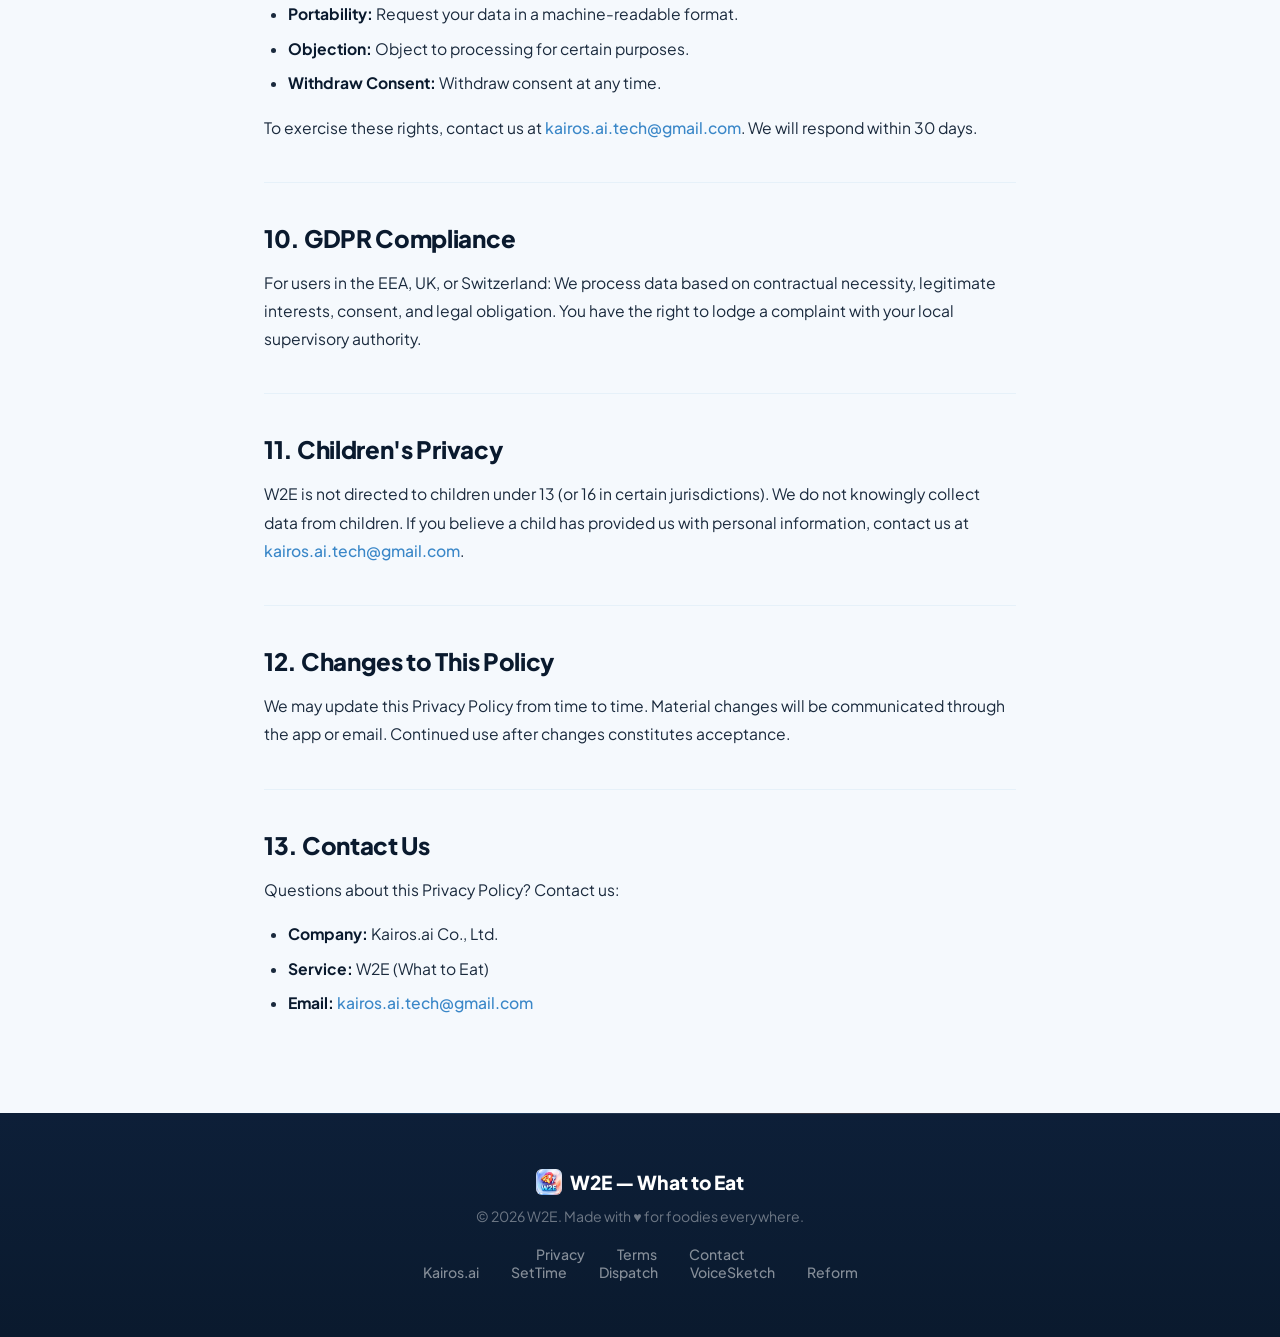
==== commit 148c95ff: "Link the W2E pages to Kairos.ai and its sibling product sites Adds a footer row on the W2E home, pri" ====
--- a/privacy/index.html
+++ b/privacy/index.html
@@ -203,6 +203,13 @@
         <a href="../terms">Terms</a>
         <a href="mailto:kairos.ai.tech@gmail.com">Contact</a>
       </div>
+      <div class="footer-links" aria-label="More from Kairos.ai" role="group">
+        <a href="https://www.kairosaitech.com/">Kairos.ai</a>
+        <a href="https://settime.kairosaitech.com/">SetTime</a>
+        <a href="https://dispatch.kairosaitech.com/">Dispatch</a>
+        <a href="https://voicesketch.kairosaitech.com/">VoiceSketch</a>
+        <a href="https://reform.kairosaitech.com/">Reform</a>
+      </div>
     </div>
   </footer>
 </body>
--- a/style.css
+++ b/style.css
@@ -694,6 +694,32 @@
   border-color: rgba(58, 135, 200, 0.15);
 }
 
+.how-payoff {
+  margin: 4rem auto 0;
+  text-align: center;
+  position: relative;
+}
+
+.how-payoff-img {
+  width: 100%;
+  height: 320px;
+  object-fit: cover;
+  border-radius: var(--radius-lg);
+  box-shadow: 0 16px 40px rgba(58, 135, 200, 0.16);
+}
+
+.how-payoff-caption {
+  display: inline-block;
+  margin-top: -1.4rem;
+  padding: 0.55rem 1.4rem;
+  background: var(--color-white);
+  border-radius: var(--radius-full);
+  font-size: 1.25rem;
+  letter-spacing: 4px;
+  box-shadow: var(--shadow-card);
+  position: relative;
+}
+
 .step-number {
   display: inline-flex;
   align-items: center;
@@ -916,6 +942,7 @@
 .features::before,
 .testimonials::before,
 .roadmap::before,
+.versionlog::before,
 .faq::before {
   content: "";
   position: absolute;
@@ -1108,19 +1135,54 @@
 }
 
 .testimonial-avatar {
-  width: 42px;
-  height: 42px;
+  width: 48px;
+  height: 48px;
   border-radius: 50%;
+  object-fit: cover;
   background: var(--gradient-primary);
-  color: var(--color-white);
-  display: flex;
-  align-items: center;
-  justify-content: center;
-  font-family: var(--font-heading);
-  font-weight: 800;
-  font-size: 1rem;
+  border: 2px solid var(--color-white);
   flex-shrink: 0;
   box-shadow: 0 3px 10px rgba(58, 135, 200, 0.22);
+}
+
+/* ===== People collage (social splash) ===== */
+.people-collage {
+  display: flex;
+  justify-content: center;
+  align-items: center;
+  margin: 0 auto 3.5rem;
+  padding-top: 1rem;
+}
+
+.people-photo {
+  margin: 0;
+  width: 230px;
+  border-radius: var(--radius-md);
+  overflow: hidden;
+  border: 6px solid var(--color-white);
+  box-shadow: 0 12px 32px rgba(58, 135, 200, 0.18);
+  transition: transform 0.45s cubic-bezier(0.16, 1, 0.3, 1), box-shadow 0.45s ease;
+}
+
+.people-photo img {
+  display: block;
+  width: 100%;
+  height: 190px;
+  object-fit: cover;
+}
+
+.people-photo + .people-photo {
+  margin-left: -34px;
+}
+
+.people-photo-1 { transform: rotate(-6deg); }
+.people-photo-2 { transform: rotate(2deg) translateY(-16px); z-index: 2; }
+.people-photo-3 { transform: rotate(6deg); }
+
+.people-photo:hover {
+  transform: rotate(0) scale(1.06);
+  z-index: 3;
+  box-shadow: 0 20px 44px rgba(58, 135, 200, 0.26);
 }
 
 .testimonial-name {
@@ -1260,7 +1322,8 @@
 
 .footer-links {
   display: flex;
-  gap: 2rem;
+  flex-wrap: wrap;
+  gap: 0.5rem 2rem;
   justify-content: center;
 }
 
@@ -1385,6 +1448,7 @@
 .hero-phone {
   width: 280px;
   height: auto;
+  border-radius: 36px;
   filter: drop-shadow(0 24px 48px rgba(0, 0, 0, 0.25));
   animation: phoneBob 6s ease-in-out infinite;
 }
@@ -1500,6 +1564,7 @@
 .ai-mockup {
   width: 260px;
   height: auto;
+  border-radius: 32px;
   filter: drop-shadow(0 20px 40px rgba(58, 135, 200, 0.12));
 }
 
@@ -1584,6 +1649,34 @@
 
 .store-icon {
   flex-shrink: 0;
+}
+
+.store-option {
+  display: flex;
+  flex-direction: column;
+  align-items: center;
+  gap: 0.6rem;
+}
+
+.store-status {
+  font-size: 0.8rem;
+  font-weight: 600;
+  letter-spacing: 0.01em;
+}
+
+.store-status-live {
+  color: #7be0a3;
+}
+
+.store-status-review {
+  color: rgba(255, 255, 255, 0.6);
+}
+
+.btn-store-disabled {
+  opacity: 0.5;
+  cursor: not-allowed;
+  filter: grayscale(0.4);
+  pointer-events: none;
 }
 
 /* ===== Section Subtitle ===== */
@@ -1918,18 +2011,24 @@
 }
 
 @keyframes orbitCounterSpin {
-  from { transform: rotate(0deg); }
-  to { transform: rotate(-360deg); }
-}
-
-.lang-planet:nth-child(1) { top: 0%; left: 50%; transform: translateX(-50%); }
-.lang-planet:nth-child(2) { top: 10%; right: 5%; }
-.lang-planet:nth-child(3) { top: 42%; right: -5%; }
-.lang-planet:nth-child(4) { bottom: 10%; right: 5%; }
-.lang-planet:nth-child(5) { bottom: 0%; left: 50%; transform: translateX(-50%); }
-.lang-planet:nth-child(6) { bottom: 10%; left: 5%; }
-.lang-planet:nth-child(7) { top: 42%; left: -5%; }
-.lang-planet:nth-child(8) { top: 10%; left: 5%; }
+  from { transform: translate(-50%, -50%) rotate(0deg); }
+  to { transform: translate(-50%, -50%) rotate(-360deg); }
+}
+
+/* 12 planets evenly spaced on a ring (theta = (n-1) * 30deg, R = 45%) */
+.lang-planet { transform: translate(-50%, -50%); }
+.lang-planet:nth-child(1)  { top: 5%;   left: 50%; }
+.lang-planet:nth-child(2)  { top: 11%;  left: 72.5%; }
+.lang-planet:nth-child(3)  { top: 27.5%; left: 89%; }
+.lang-planet:nth-child(4)  { top: 50%;  left: 95%; }
+.lang-planet:nth-child(5)  { top: 72.5%; left: 89%; }
+.lang-planet:nth-child(6)  { top: 89%;  left: 72.5%; }
+.lang-planet:nth-child(7)  { top: 95%;  left: 50%; }
+.lang-planet:nth-child(8)  { top: 89%;  left: 27.5%; }
+.lang-planet:nth-child(9)  { top: 72.5%; left: 11%; }
+.lang-planet:nth-child(10) { top: 50%;  left: 5%; }
+.lang-planet:nth-child(11) { top: 27.5%; left: 11%; }
+.lang-planet:nth-child(12) { top: 11%;  left: 27.5%; }
 
 /* ===== Roadmap Section ===== */
 .roadmap {
@@ -2018,6 +2117,149 @@
 .roadmap-card:nth-child(2) { transition-delay: 0.08s; }
 .roadmap-card:nth-child(3) { transition-delay: 0.16s; }
 .roadmap-card:nth-child(4) { transition-delay: 0.24s; }
+
+/* ===== Version Log / What's New ===== */
+.versionlog {
+  padding: 7rem 1.5rem;
+  max-width: 820px;
+  margin: 0 auto;
+  position: relative;
+}
+
+.versionlog-list {
+  display: flex;
+  flex-direction: column;
+  gap: 1.75rem;
+}
+
+.release-card {
+  background: rgba(255, 255, 255, 0.55);
+  backdrop-filter: blur(16px);
+  -webkit-backdrop-filter: blur(16px);
+  border: 1px solid rgba(255, 255, 255, 0.3);
+  border-radius: var(--radius-lg);
+  padding: 2.5rem 2.25rem;
+  box-shadow: var(--shadow-card);
+  position: relative;
+  overflow: hidden;
+  transition: transform 0.45s cubic-bezier(0.16, 1, 0.3, 1), box-shadow 0.45s ease, border-color 0.45s ease;
+}
+
+.release-card::before {
+  content: "";
+  position: absolute;
+  top: 0;
+  left: 0;
+  width: 4px;
+  height: 100%;
+  background: linear-gradient(180deg, var(--color-secondary), #6bb8e8, #d4885a);
+}
+
+.release-card:hover {
+  transform: translateY(-6px);
+  box-shadow: var(--shadow-hover);
+  border-color: rgba(58, 135, 200, 0.15);
+}
+
+.release-head {
+  display: flex;
+  align-items: center;
+  justify-content: space-between;
+  flex-wrap: wrap;
+  gap: 0.75rem;
+  margin-bottom: 1rem;
+}
+
+.release-meta {
+  display: flex;
+  align-items: center;
+  gap: 0.75rem;
+}
+
+.release-version {
+  font-family: var(--font-heading);
+  font-size: 1.35rem;
+  font-weight: 900;
+  color: var(--color-dark);
+  letter-spacing: -0.5px;
+}
+
+.release-tag {
+  display: inline-block;
+  background: linear-gradient(135deg, var(--color-primary), var(--color-secondary));
+  color: var(--color-white);
+  border-radius: var(--radius-full);
+  padding: 4px 14px;
+  font-size: 0.7rem;
+  font-weight: 700;
+  letter-spacing: 0.05em;
+  text-transform: uppercase;
+}
+
+.release-date {
+  font-size: 0.9rem;
+  font-weight: 600;
+  color: var(--color-text-light);
+}
+
+.release-title {
+  font-family: var(--font-heading);
+  font-size: 1.4rem;
+  font-weight: 800;
+  color: var(--color-dark);
+  line-height: 1.3;
+  letter-spacing: -0.3px;
+  margin-bottom: 0.75rem;
+}
+
+.release-intro {
+  font-size: 1rem;
+  color: var(--color-text-light);
+  line-height: 1.6;
+  margin-bottom: 1.75rem;
+}
+
+.release-notes {
+  list-style: none;
+  display: flex;
+  flex-direction: column;
+  gap: 1.1rem;
+  margin: 0 0 1.75rem;
+  padding: 0;
+}
+
+.release-notes li {
+  display: flex;
+  align-items: flex-start;
+  gap: 0.85rem;
+}
+
+.release-note-icon {
+  flex-shrink: 0;
+  font-size: 1.4rem;
+  line-height: 1.4;
+}
+
+.release-notes p {
+  font-size: 0.98rem;
+  color: var(--color-text-light);
+  line-height: 1.6;
+  margin: 0;
+}
+
+.release-notes strong {
+  color: var(--color-dark);
+  font-weight: 700;
+}
+
+.release-feedback {
+  font-size: 0.88rem;
+  color: var(--color-text-light);
+  font-style: italic;
+  padding-top: 1.25rem;
+  border-top: 1px solid rgba(58, 135, 200, 0.1);
+  margin: 0;
+}
 
 /* ===== FAQ Section ===== */
 .faq {
@@ -2152,6 +2394,29 @@
 
   .nav-inner {
     justify-content: space-between;
+  }
+
+  .people-collage {
+    flex-direction: column;
+    margin-bottom: 2.5rem;
+  }
+
+  .people-photo {
+    width: 78%;
+    max-width: 320px;
+  }
+
+  .people-photo + .people-photo {
+    margin-left: 0;
+    margin-top: -26px;
+  }
+
+  .people-photo-2 {
+    transform: rotate(2deg);
+  }
+
+  .how-payoff-img {
+    height: 220px;
   }
 
   .hero {
